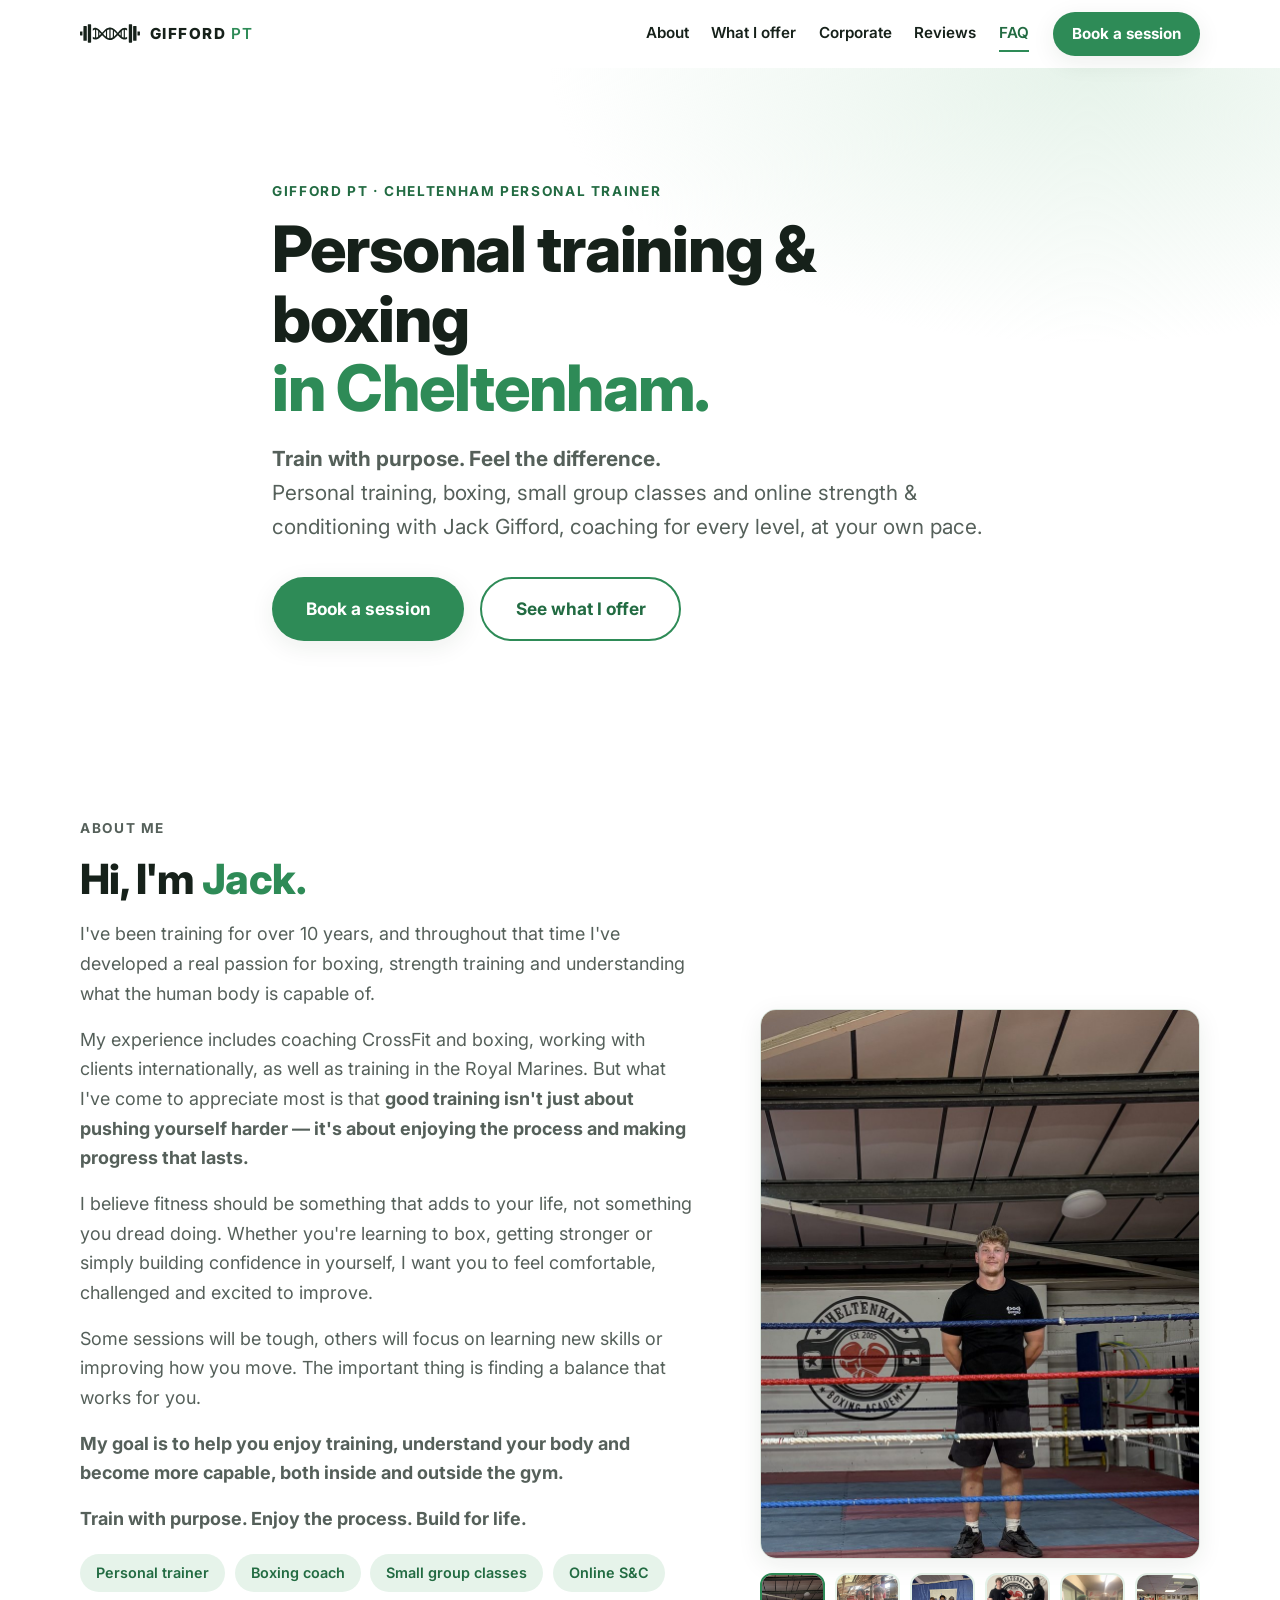
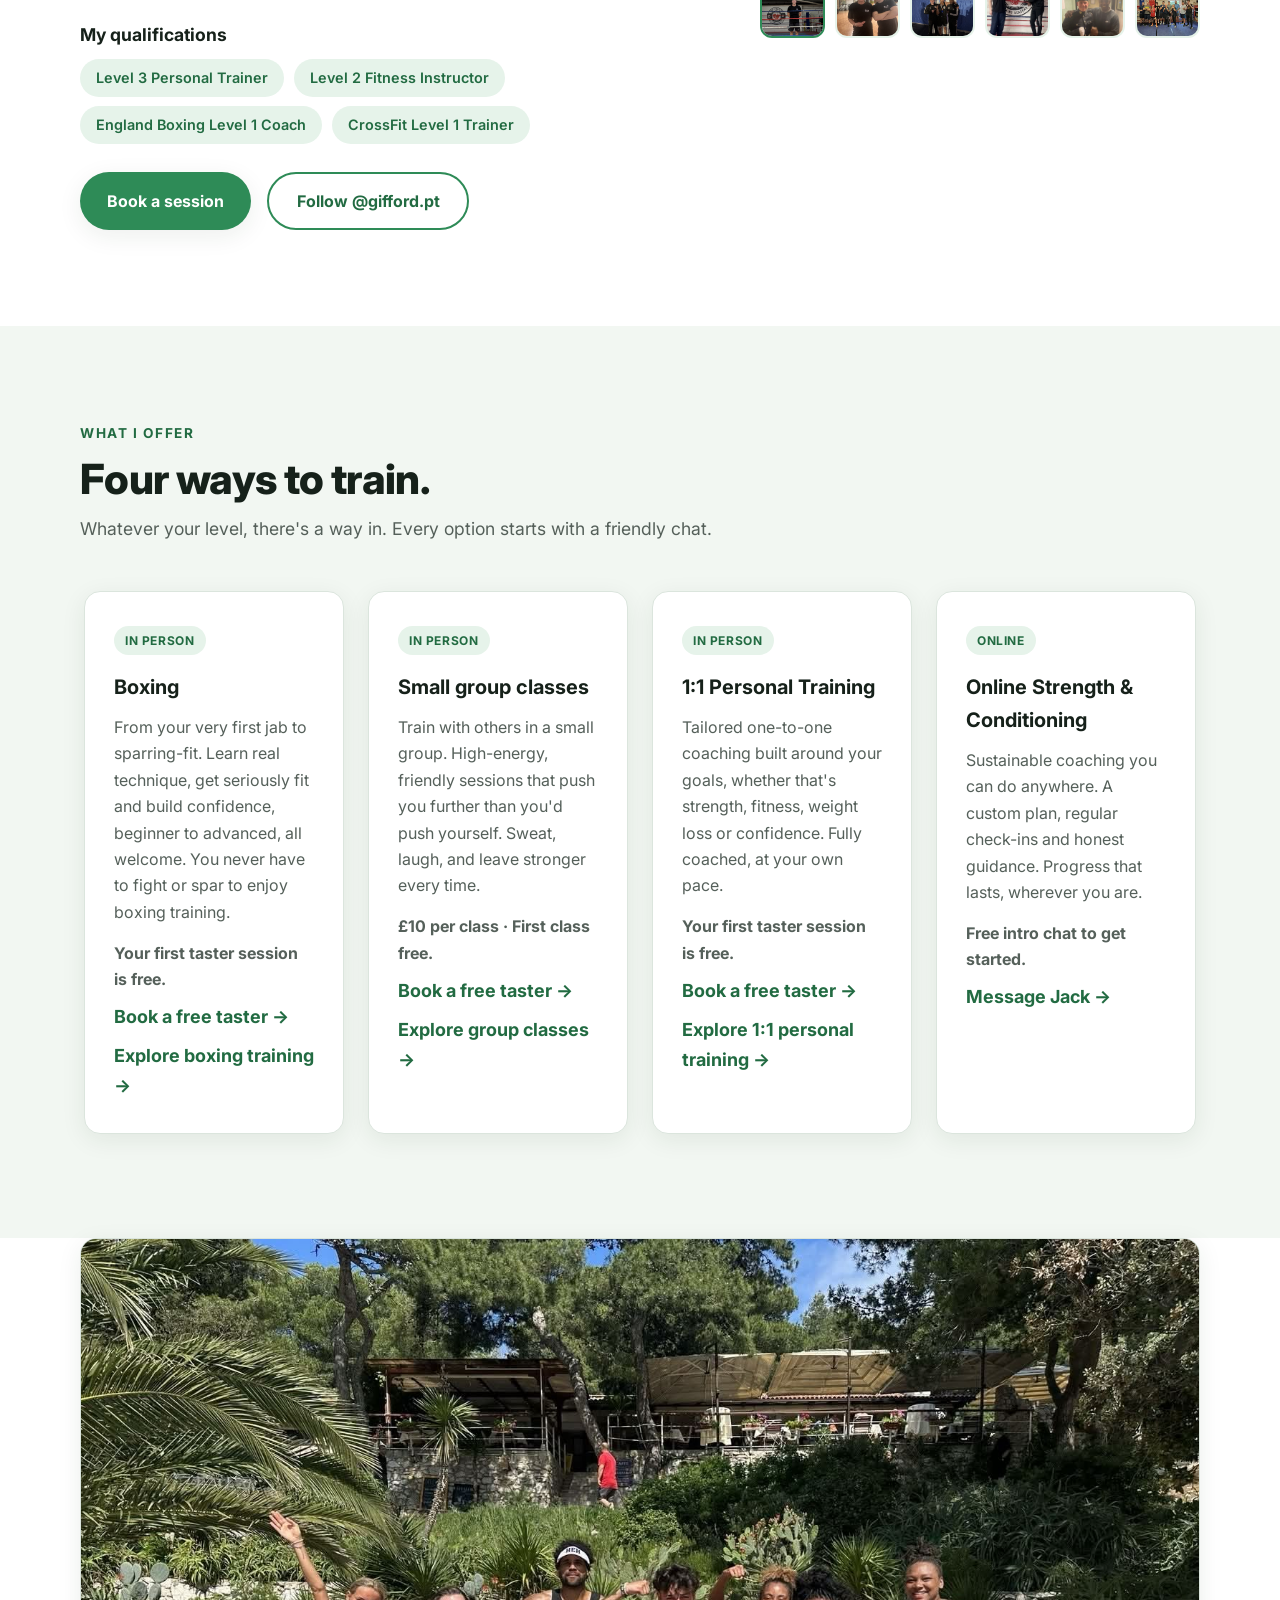
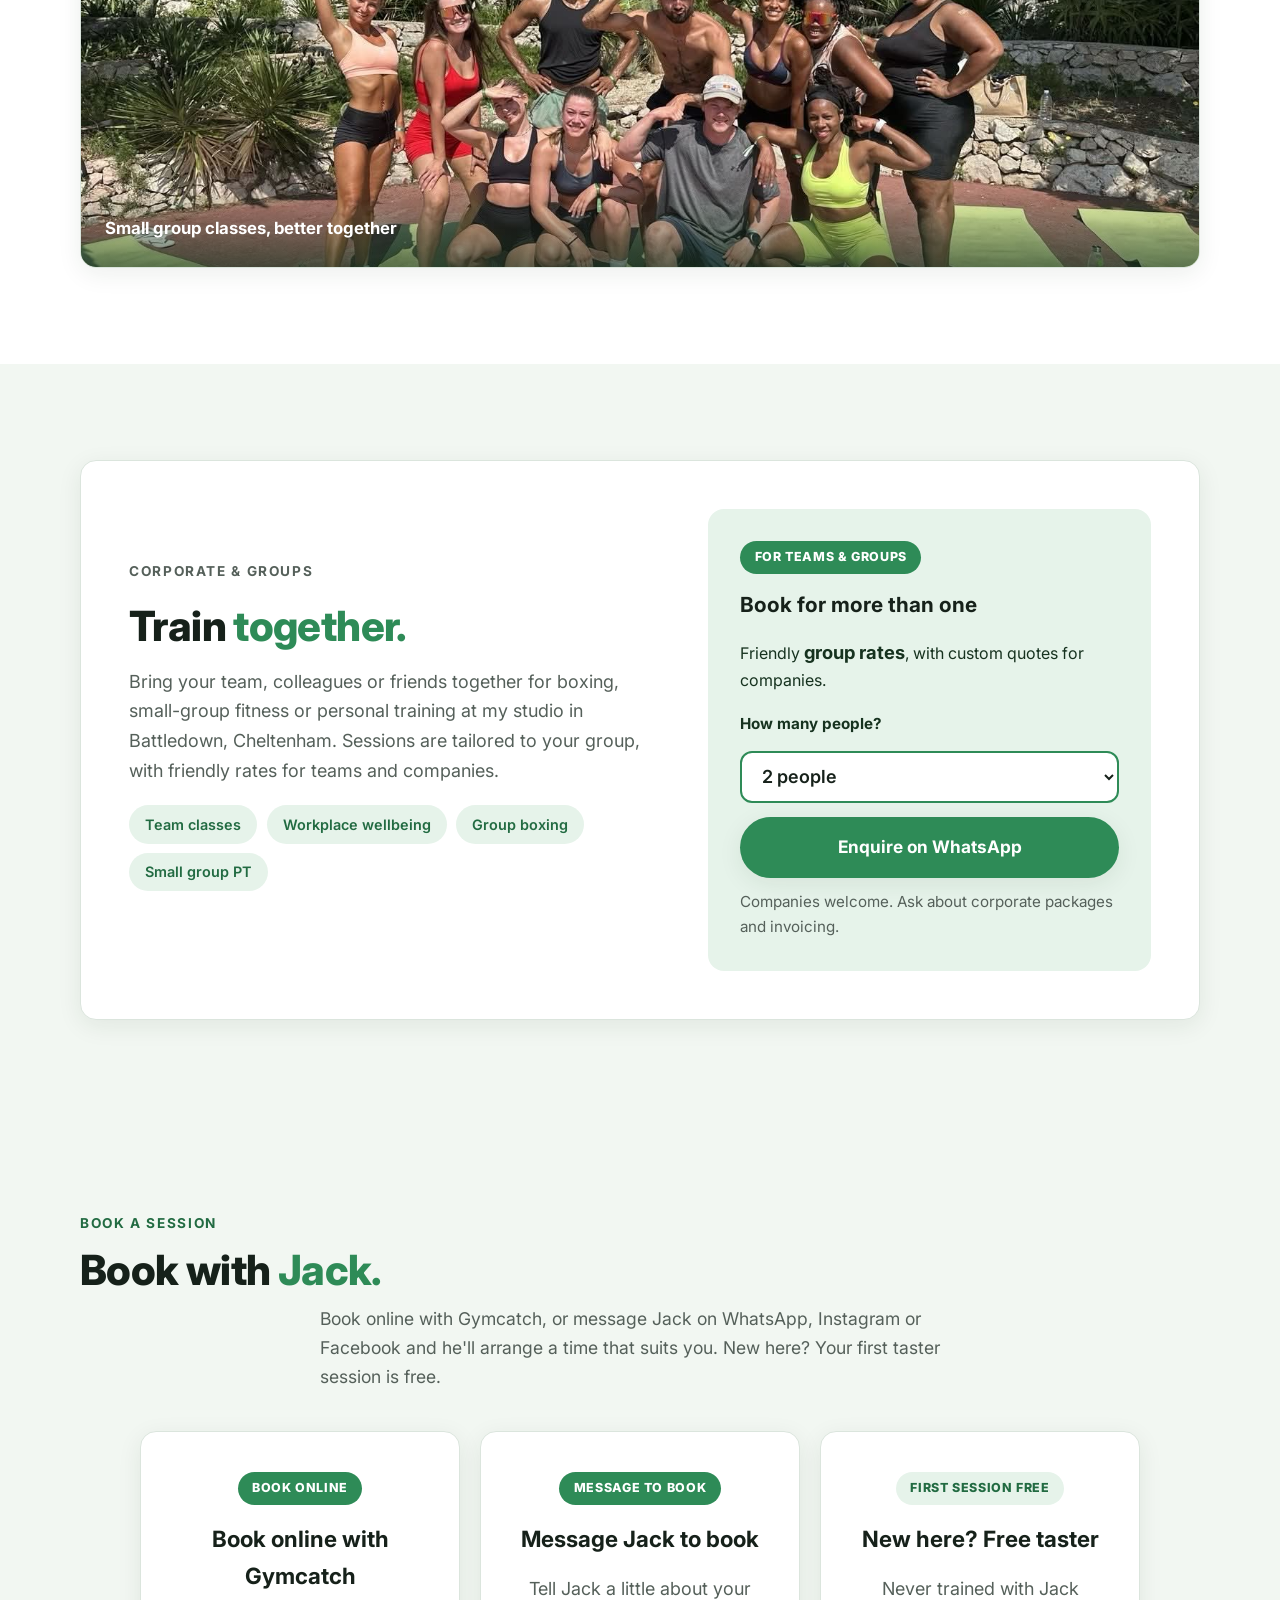
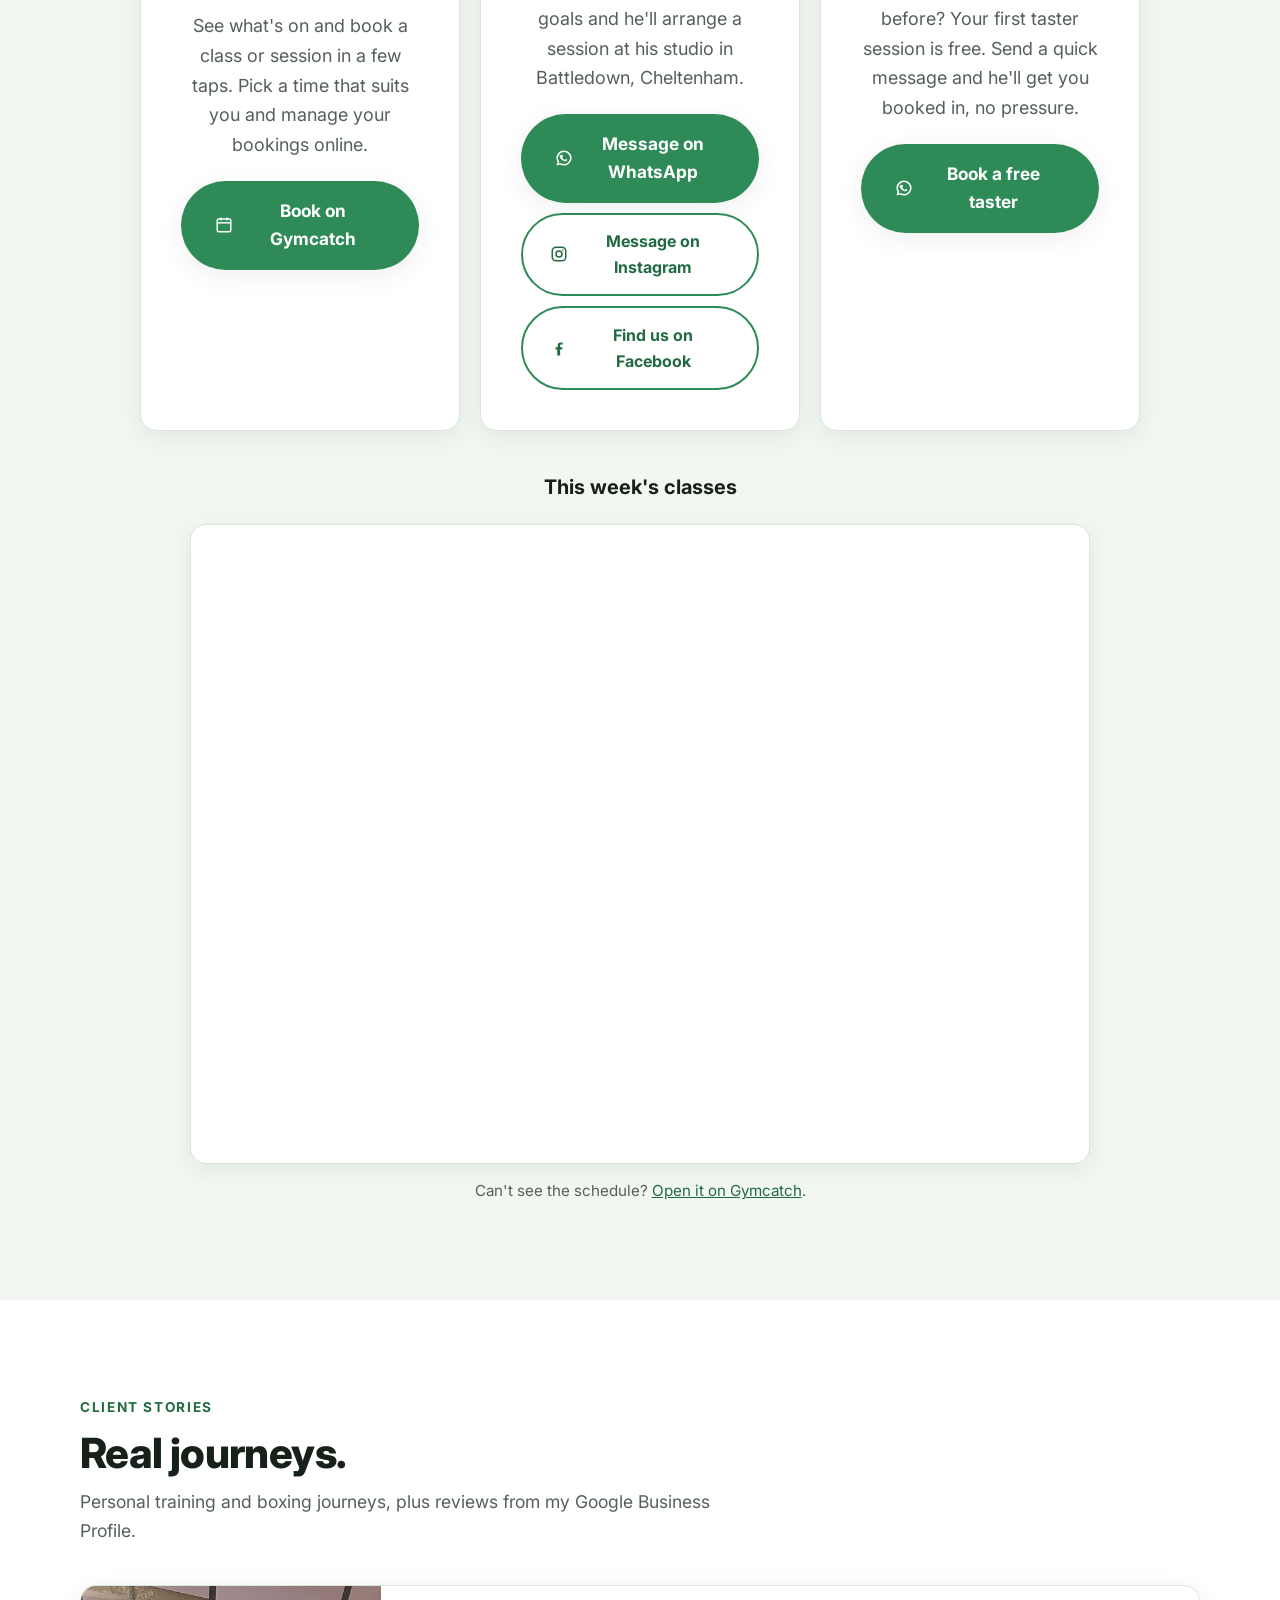
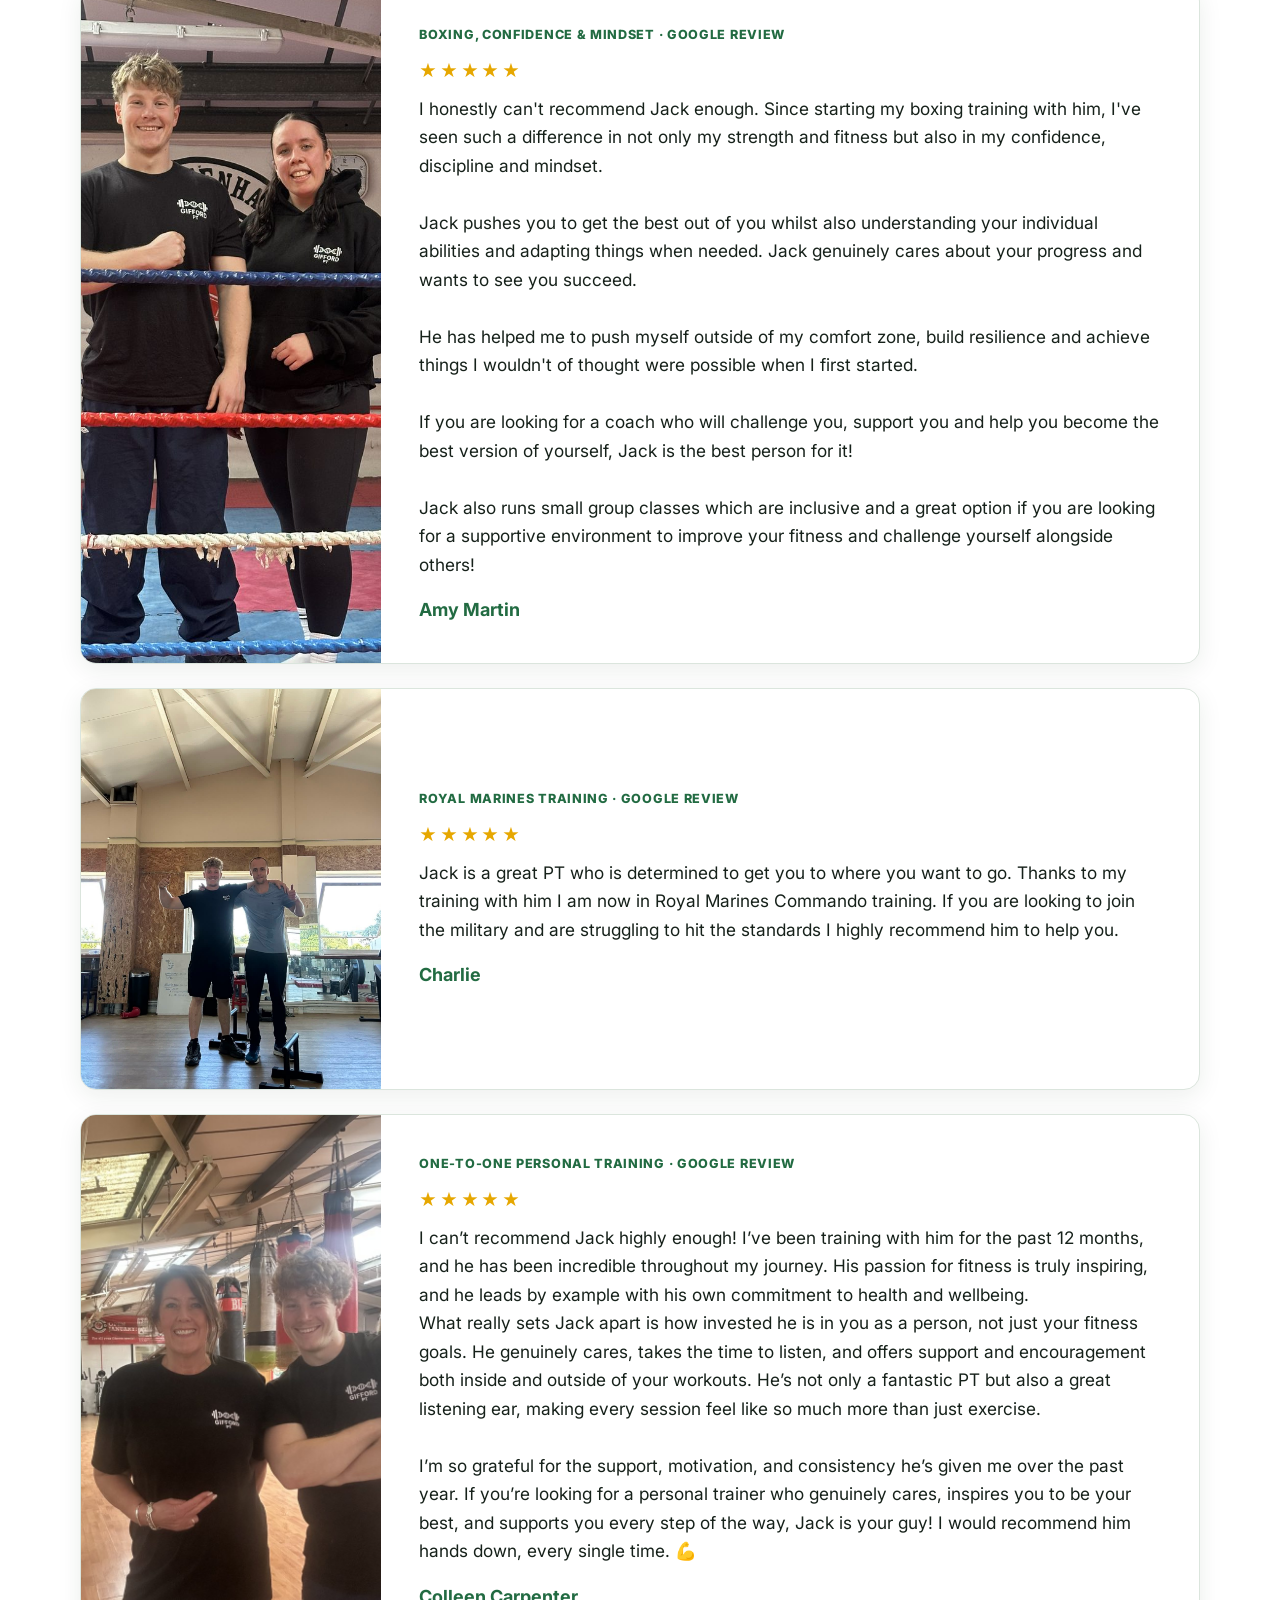
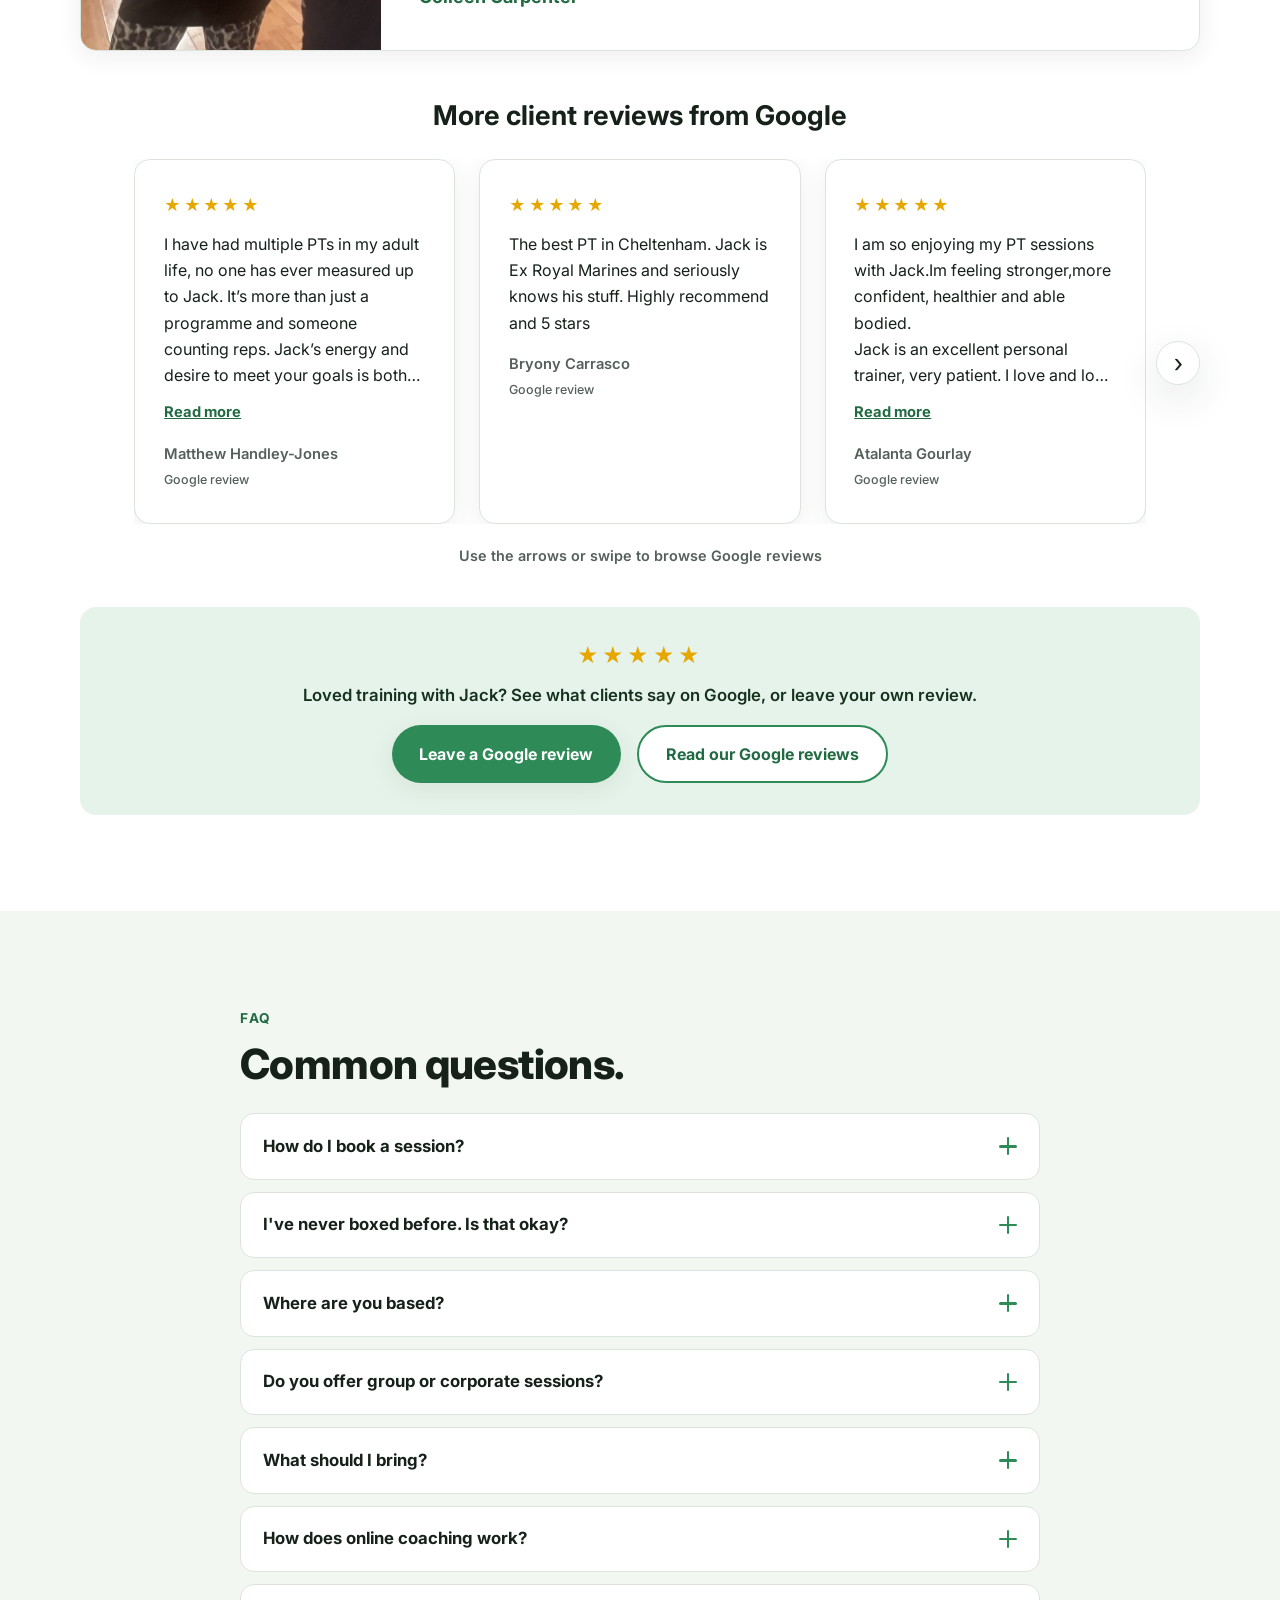
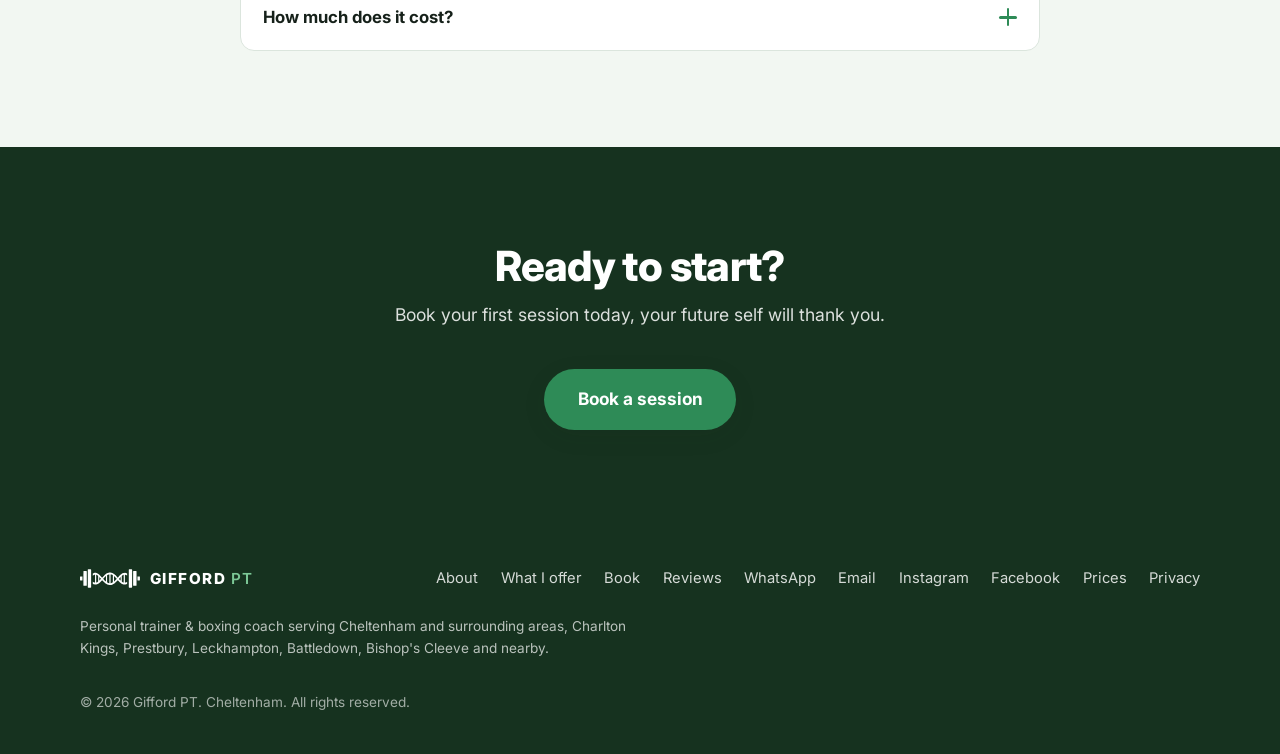
==== index.html @ b4a669d1 "Restore boxing qualification to website qualifications list" ====
<!DOCTYPE html>
<html lang="en-GB">
<head>
 <meta charset="UTF-8" />
 <meta name="viewport" content="width=device-width, initial-scale=1.0" />

 <!-- Live custom-domain canonical, social metadata and local business structured data. -->
 <title>Personal Trainer Cheltenham | Boxing &amp; 1:1 PT | Giffords PT</title>
 <meta name="description" content="Looking for a personal trainer in Cheltenham? Giffords PT offers 1:1 coaching, non-contact boxing and small-group classes in Battledown. Free 45-minute intro." />
 <meta name="author" content="Giffords PT" />
 <meta name="robots" content="index, follow, max-image-preview:large" />
 <link rel="canonical" href="https://giffordspt.co.uk/" />
 <meta name="geo.region" content="GB-GLS" />
 <meta name="geo.placename" content="Cheltenham, Gloucestershire" />
 <meta property="og:type" content="website" />
 <meta property="og:site_name" content="Giffords PT" />
 <meta property="og:title" content="Personal Trainer Cheltenham | Giffords PT" />
 <meta property="og:description" content="Personal training, non-contact boxing and group fitness classes with Jack Gifford in Cheltenham. Free introductory session." />
 <meta property="og:locale" content="en_GB" />
 <meta property="og:url" content="https://giffordspt.co.uk/" />
 <meta property="og:image" content="https://giffordspt.co.uk/assets/gallery-1.jpg" />
 <meta name="twitter:card" content="summary_large_image" />
 <meta name="twitter:title" content="Personal Trainer Cheltenham | Giffords PT" />
 <meta name="twitter:description" content="1:1 personal training and beginner-friendly boxing in Cheltenham. No fighting required." />
 <meta name="twitter:image" content="https://giffordspt.co.uk/assets/gallery-1.jpg" />
 <script type="application/ld+json">
 {
  "@context": "https://schema.org",
  "@type": "LocalBusiness",
  "@id": "https://giffordspt.co.uk/#business",
  "name": "Giffords PT",
  "alternateName": [
    "Gifford PT",
    "Giffordspt"
  ],
  "description": "Personal training and non-contact boxing coaching in Cheltenham. One-to-one sessions, small-group fitness classes, strength and conditioning with Jack Gifford.",
  "url": "https://giffordspt.co.uk/",
  "image": "https://giffordspt.co.uk/assets/gallery-1.jpg",
  "telephone": "+447507824925",
  "address": {
    "@type": "PostalAddress",
    "streetAddress": "4 King Alfred Way",
    "addressLocality": "Cheltenham",
    "addressRegion": "Gloucestershire",
    "postalCode": "GL52 6QP",
    "addressCountry": "GB"
  },
  "areaServed": [
    {
      "@type": "City",
      "name": "Cheltenham"
    },
    {
      "@type": "AdministrativeArea",
      "name": "Gloucestershire"
    }
  ],
  "founder": {
    "@type": "Person",
    "name": "Jack Gifford",
    "jobTitle": "Personal trainer and boxing coach"
  },
  "email": "giffordspt@gmail.com",
  "sameAs": [
    "https://www.instagram.com/gifford.pt/",
    "https://www.facebook.com/profile.php?id=100084163656017&locale=en_GB"
  ],
  "hasOfferCatalog": {
    "@type": "OfferCatalog",
    "name": "Personal training in Cheltenham",
    "itemListElement": [
      {
        "@type": "OfferCatalog",
        "name": "One-to-one personal training"
      },
      {
        "@type": "OfferCatalog",
        "name": "Non-contact boxing coaching"
      },
      {
        "@type": "OfferCatalog",
        "name": "Small-group fitness classes"
      },
      {
        "@type": "OfferCatalog",
        "name": "Online strength and conditioning"
      }
    ]
  }
}
 </script>

 <script type="application/ld+json">
{
  "@context": "https://schema.org",
  "@type": "WebSite",
  "@id": "https://giffordspt.co.uk/#website",
  "name": "Giffords PT",
  "alternateName": [
    "Gifford PT"
  ],
  "url": "https://giffordspt.co.uk/",
  "publisher": {
    "@id": "https://giffordspt.co.uk/#business"
  }
}
 </script>
 <link rel="preconnect" href="https://fonts.googleapis.com" />
 <link rel="preconnect" href="https://fonts.gstatic.com" crossorigin />
 <link href="https://fonts.googleapis.com/css2?family=Inter:wght@400;500;600;700;800&display=swap" rel="stylesheet" />
 <link rel="stylesheet" href="css/style.css?v=10" />
</head>
<body>

 <!-- ============================================================
 LOGO MARK (vector traced from owner's supplied brand artwork). Dark on white in
 the header, white on the dark-green footer.
 ============================================================ -->
 <svg width="0" height="0" style="position:absolute" aria-hidden="true">
 <symbol id="logo-mark" viewBox="0 0 830 256">
 <path fill="currentColor" fill-rule="evenodd" d="M797,99 L795,101 L795,153 L798,155 L822,155 L825,154 L829,149 L829,104 L825,99Z M5,99 L0,104 L0,149 L4,154 L7,155 L31,155 L34,153 L34,107 L35,106 L34,105 L34,100 L33,99Z M177,59 L177,89 L186,82 L196,77 L204,75 L208,76 L208,184 L207,185 L203,185 L196,183 L183,176 L177,171 L177,201 L186,206 L195,209 L205,210 L206,211 L219,211 L220,210 L226,210 L234,208 L247,203 L263,193 L279,180 L306,152 L310,155 L317,164 L331,178 L354,197 L379,211 L393,216 L403,217 L404,218 L425,218 L426,217 L431,217 L445,213 L462,205 L476,196 L490,185 L523,152 L553,183 L563,191 L575,199 L592,207 L604,210 L610,210 L611,211 L625,211 L642,207 L652,201 L652,172 L643,179 L635,183 L628,185 L622,185 L621,184 L621,76 L622,75 L626,75 L637,78 L645,82 L652,88 L652,59 L644,54 L635,51 L629,51 L628,50 L605,51 L587,57 L578,62 L560,75 L545,90 L526,113 L522,116 L493,84 L471,65 L448,52 L432,47 L427,47 L426,46 L403,46 L402,47 L397,47 L383,51 L365,60 L345,75 L306,116 L271,78 L255,65 L237,55 L218,50 L202,50 L186,54Z M561,108 L562,109 L562,156 L560,157 L538,134Z M268,108 L275,117 L291,133 L276,150 L268,157 L267,156 L267,109Z M471,95 L508,132 L499,143 L472,169 L470,168 L470,96Z M357,95 L359,96 L359,169 L358,170 L340,154 L321,133Z M603,76 L604,77 L604,99 L605,100 L605,158 L604,159 L604,183 L600,184 L589,179 L578,171 L578,92 L588,84Z M225,76 L237,81 L251,93 L251,171 L240,179 L226,185 L224,184 L224,77Z M424,71 L437,74 L452,81 L454,83 L454,181 L449,185 L428,192 L424,192 L423,191 L423,72Z M402,71 L406,72 L406,191 L404,193 L389,189 L375,181 L375,83 L386,76Z M740,25 L736,28 L735,32 L735,223 L737,227 L740,229 L777,229 L780,227 L782,223 L782,31 L781,28 L777,25Z M52,25 L48,29 L48,59 L47,60 L47,222 L49,227 L52,229 L89,229 L92,227 L94,221 L94,34 L93,33 L93,29 L88,25Z M681,0 L676,4 L675,7 L675,247 L677,252 L683,255 L714,255 L717,254 L721,249 L721,55 L722,54 L721,53 L722,52 L721,51 L722,49 L722,42 L721,41 L722,38 L722,34 L721,33 L721,6 L719,2 L715,0Z M114,0 L108,5 L108,250 L111,253 L116,255 L146,255 L151,253 L154,249 L154,6 L148,0Z"/>
 </symbol>
 </svg>

 <!-- HEADER -->
 <header class="nav" id="siteNav">
 <div class="container nav-inner">
 <a class="brand" href="#top" aria-label="Gifford PT, home">
 <svg class="brand-mark" aria-hidden="true"><use href="#logo-mark"/></svg>
 <span class="brand-name">GIFFORD<em>PT</em></span>
 </a>
 <nav class="nav-links" aria-label="Primary">
 <a href="#about">About</a>
 <a href="#offer">What I offer</a>
 <a href="#groups">Corporate</a>
 <a href="#reviews">Reviews</a>
 <a href="#faq">FAQ</a>
 </nav>
 <a href="#book" class="btn btn-primary btn-sm nav-cta">Book a session</a>
 <button class="nav-toggle" id="navToggle" aria-label="Open menu" aria-expanded="false" aria-controls="mobileMenu">
 <span></span><span></span><span></span>
 </button>
 </div>
 </header>

 <div class="mobile-menu" id="mobileMenu" aria-hidden="true" inert>
 <nav aria-label="Mobile">
 <a href="#about">About</a>
 <a href="#offer">What I offer</a>
 <a href="#groups">Corporate</a>
 <a href="#reviews">Reviews</a>
 <a href="#faq">FAQ</a>
 <a href="#book" class="btn btn-primary">Book a session</a>
 </nav>
 </div>

 <main id="top">

 <!-- HERO -->
 <section class="hero">
 <div class="container hero-inner">
 <p class="eyebrow">GIFFORD PT&nbsp;·&nbsp;CHELTENHAM PERSONAL TRAINER</p>
 <h1>Personal training &amp; boxing<br><span class="accent">in Cheltenham.</span></h1>
 <p class="hero-sub">
 <strong>Train with purpose. Feel the difference.</strong><br>
 Personal training, boxing, small group classes and online strength &amp; conditioning with Jack Gifford,
 coaching for every level, at your own pace.
 </p>
 <div class="cta-row">
 <a href="#book" class="btn btn-primary btn-lg">Book a session</a>
 <a href="#offer" class="btn btn-outline btn-lg">See what I offer</a>
 </div>
 </div>
 </section>

 <!-- ============================================================
 ABOUT ME + interactive photo gallery (click the thumbnails)
 📷 Photos live at assets/gallery-1.jpg … gallery-4.jpg
 ============================================================ -->
 <section class="section" id="about">
 <div class="container split">
 <div class="split-text">
 <p class="eyebrow">ABOUT ME</p>
 <h2>Hi, I'm <span class="accent">Jack.</span></h2>
 <!-- Jack's personal training philosophy and coaching background -->
 <p>I've been training for over 10 years, and throughout that time I've developed a real passion for boxing, strength training and understanding what the human body is capable of.</p>
 <p>My experience includes coaching CrossFit and boxing, working with clients internationally, as well as training in the Royal Marines. But what I've come to appreciate most is that <strong>good training isn't just about pushing yourself harder &mdash; it's about enjoying the process and making progress that lasts.</strong></p>
 <p>I believe fitness should be something that adds to your life, not something you dread doing. Whether you're learning to box, getting stronger or simply building confidence in yourself, I want you to feel comfortable, challenged and excited to improve.</p>
 <p>Some sessions will be tough, others will focus on learning new skills or improving how you move. The important thing is finding a balance that works for you.</p>
 <p><strong>My goal is to help you enjoy training, understand your body and become more capable, both inside and outside the gym.</strong></p>
 <p><strong>Train with purpose. Enjoy the process. Build for life.</strong></p>
 <ul class="chips" aria-label="What I coach">
 <li>Personal trainer</li>
 <li>Boxing coach</li>
 <li>Small group classes</li>
 <li>Online S&amp;C</li>
 </ul>
 <h3 style="font-size:1.1rem;margin-bottom:.6rem;">My qualifications</h3>
 <ul class="chips" aria-label="Professional qualifications" style="margin-top:0;">
 <li>Level 3 Personal Trainer</li>
 <li>Level 2 Fitness Instructor</li>
 <li>England Boxing Level 1 Coach</li>
 <li>CrossFit Level 1 Trainer</li>
 </ul>
 <div class="cta-row">
 <a href="#book" class="btn btn-primary">Book a session</a>
 <a href="https://www.instagram.com/gifford.pt/" target="_blank" rel="noopener" class="btn btn-outline">Follow @gifford.pt</a>
 </div>
 </div>

 <div class="gallery">
 <div class="gallery-main">
 <img id="galleryMain" src="assets/gallery-1.jpg" alt="Jack Gifford in the boxing ring" />
 </div>
 <div class="gallery-thumbs" aria-label="More photos">
 <!-- ✏️ EDIT: swap photos by replacing the files in assets/ -->
 <button class="gthumb is-active" data-src="assets/gallery-1.jpg" aria-label="Show photo 1"><img src="assets/gallery-1.jpg" alt="Jack in the boxing ring" /></button>
 <button class="gthumb" data-src="assets/gallery-2.jpg" aria-label="Show photo 2"><img src="assets/gallery-2.jpg" alt="Jack with a client in the gym" /></button>
 <button class="gthumb" data-src="assets/gallery-3.jpg" aria-label="Show photo 3"><img src="assets/gallery-3.jpg" alt="Jack cornering a boxer at a competition" /></button>
 <button class="gthumb" type="button" data-src="assets/about-boxing-coach-2026.webp" aria-label="Show photo 4: Jack with another boxing coach"><img src="assets/about-boxing-coach-2026.webp" alt="Jack Gifford fist-bumping another boxing coach at Cheltenham Boxing Academy" loading="lazy" /></button>
 <button class="gthumb" type="button" data-src="assets/about-marines-2026.webp" aria-label="Show photo 5: Jack in Royal Marines uniform"><img src="assets/about-marines-2026.webp" alt="Jack Gifford in Royal Marines uniform with another person after training" loading="lazy" /></button>
 <button class="gthumb" type="button" data-src="assets/about-boxing-group-2026.webp" aria-label="Show photo 6: Boxing gym group"><img src="assets/about-boxing-group-2026.webp" alt="Jack Gifford and fellow coaches and participants together in a Cheltenham boxing gym ring" loading="lazy" /></button>
 </div>
 </div>
 </div>
 </section>

 <!-- WHAT I OFFER -->
 <section class="section section-alt" id="offer">
 <div class="container">
 <p class="eyebrow">WHAT I OFFER</p>
 <h2>Four ways to train.</h2>
 <p class="section-sub">Whatever your level, there's a way in. Every option starts with a friendly chat.</p>
 <!-- Horizontal scroll strip on phones/tablets, tidy 4-across row on desktop -->
 <div class="card-scroller">
 <!-- ✏️ EDIT: service descriptions -->
 <article class="card">
 <span class="card-tag">In person</span>
 <h3>Boxing</h3>
 <p>From your very first jab to sparring-fit. Learn real technique, get seriously fit and build confidence, beginner to advanced, all welcome. You never have to fight or spar to enjoy boxing training.</p>
 <p class="card-taster">Your first taster session is free.</p>
 <a href="https://wa.me/447507824925?text=Hi%20Jack%2C%20I%27d%20like%20a%20free%20boxing%20taster%20session." target="_blank" rel="noopener" class="card-link">Book a free taster →</a>
 <a href="boxing-training-cheltenham.html" class="card-link" style="display:block">Explore boxing training →</a>
 </article>
 <article class="card">
 <span class="card-tag">In person</span>
 <h3>Small group classes</h3>
 <p>Train with others in a small group. High-energy, friendly sessions that push you further than you'd push yourself. Sweat, laugh, and leave stronger every time.</p>
 <p class="card-taster">&pound;10 per class &middot; First class free.</p>
 <a href="https://wa.me/447507824925?text=Hi%20Jack%2C%20I%27d%20like%20a%20free%20small%20group%20class%20taster." target="_blank" rel="noopener" class="card-link">Book a free taster →</a>
 <a href="group-fitness-classes-cheltenham.html" class="card-link" style="display:block">Explore group classes →</a>
 </article>
 <article class="card">
 <span class="card-tag">In person</span>
 <h3>1:1 Personal Training</h3>
 <p>Tailored one-to-one coaching built around your goals, whether that's strength, fitness, weight loss or confidence. Fully coached, at your own pace.</p>
 <p class="card-taster">Your first taster session is free.</p>
 <a href="https://wa.me/447507824925?text=Hi%20Jack%2C%20I%27d%20like%20a%20free%20personal%20training%20taster%20session." target="_blank" rel="noopener" class="card-link">Book a free taster →</a>
 <a href="personal-training-cheltenham.html" class="card-link" style="display:block">Explore 1:1 personal training →</a>
 </article>
 <article class="card">
 <span class="card-tag">Online</span>
 <h3>Online Strength &amp; Conditioning</h3>
 <p>Sustainable coaching you can do anywhere. A custom plan, regular check-ins and honest guidance. Progress that lasts, wherever you are.</p>
 <p class="card-taster">Free intro chat to get started.</p>
 <a href="https://wa.me/447507824925?text=Hi%20Jack%2C%20I%27d%20like%20to%20know%20more%20about%20online%20coaching." target="_blank" rel="noopener" class="card-link">Message Jack →</a>
 </article>
 </div>
 </div>
 </section>

 <!-- ============================================================
 CLASSES, group photo band. 📷 assets/classes.jpg
 ============================================================ -->
 <section class="media-band" aria-label="Gifford PT group class">
 <div class="media-frame">
 <img src="assets/classes.jpg" alt="A Gifford PT group class training together outdoors" />
 <div class="media-caption"><span>Small group classes, better together</span></div>
 </div>
 </section>

 <!-- ============================================================
 CORPORATE & GROUPS, train together + book for more than one.
 Group and corporate sessions are arranged directly with Jack,
 so the picker builds a WhatsApp enquiry (not the 1-person
 calendar). The number chosen is added to the message.
 ============================================================ -->
 <section class="section section-alt" id="groups">
 <div class="container">
 <div class="group-panel">
 <div class="group-panel-text">
 <p class="eyebrow">CORPORATE &amp; GROUPS</p>
 <h2>Train <span class="accent">together.</span></h2>
 <p>Bring your team, colleagues or friends together for boxing, small-group fitness or personal training at my studio in Battledown, Cheltenham. Sessions are tailored to your group, with friendly rates for teams and companies.</p>
 <ul class="chips" aria-label="Group options">
 <li>Team classes</li>
 <li>Workplace wellbeing</li>
 <li>Group boxing</li>
 <li>Small group PT</li>
 </ul>
 </div>
 <div class="group-panel-cta">
 <span class="taster-badge">For teams &amp; groups</span>
 <h3>Book for more than one</h3>
 <p class="group-price">Friendly <strong>group rates</strong>, with custom quotes for companies.</p>
 <label class="group-label" for="groupSize">How many people?</label>
 <select id="groupSize" class="group-select" aria-label="Number of people">
 <option value="2">2 people</option>
 <option value="3">3 people</option>
 <option value="4">4 people</option>
 <option value="5">5 people</option>
 <option value="6">6 people</option>
 <option value="8">7 to 8 people</option>
 <option value="10">9 to 10 people</option>
 <option value="15">11 to 15 people</option>
 <option value="16+">16 or more (company)</option>
 </select>
 <!-- href is set by JS from the picker; this default covers no-JS -->
 <a id="groupBookBtn" class="btn btn-primary btn-lg" href="https://wa.me/447507824925?text=Hi%20Jack%2C%20I%27d%20like%20to%20book%20a%20group%20session.%20Could%20you%20tell%20me%20about%20your%20group%20and%20corporate%20packages%3F" target="_blank" rel="noopener">Enquire on WhatsApp</a>
 <p class="book-fallback">Companies welcome. Ask about corporate packages and invoicing.</p>
 </div>
 </div>
 </div>
 </section>

 <!-- ============================================================
 BOOK A SESSION, via WhatsApp
 ============================================================ -->
 <section class="section section-book" id="book">
 <div class="container">
 <p class="eyebrow">BOOK A SESSION</p>
 <h2>Book with <span class="accent">Jack.</span></h2>
 <p class="section-sub center-sub">Book online with Gymcatch, or message Jack on WhatsApp, Instagram or Facebook and he'll arrange a time that suits you. New here? Your first taster session is free.</p>

 <div class="book-grid">

 <!-- ============================================================
      BOOK ONLINE via Gymcatch.
      📅 SETUP: paste your Gymcatch booking page link into the href
      below, in place of YOUR-GYMCATCH-LINK (from Gymcatch: Business
      > Share > your public booking page / "Book now" link).
      ============================================================ -->
 <div class="book-card book-card-grid">
 <span class="taster-badge">Book online</span>
 <h3>Book online with Gymcatch</h3>
 <p>See what's on and book a class or session in a few taps. Pick a time that suits you and manage your bookings online.</p>
 <div class="book-actions">
 <a class="btn btn-primary btn-lg" href="https://gymcatch.com/app/provider/11813" target="_blank" rel="noopener"><svg class="ico" viewBox="0 0 24 24" aria-hidden="true" width="18" height="18" fill="none" stroke="currentColor" stroke-width="2"><rect x="3" y="4" width="18" height="17" rx="2"/><path d="M3 9h18M8 2v4M16 2v4"/></svg>Book on Gymcatch</a>
 </div>
 </div>

 <!-- BOOK A SESSION, by social / WhatsApp message -->
 <div class="book-card book-card-grid">
 <span class="taster-badge">Message to book</span>
 <h3>Message Jack to book</h3>
 <p>Tell Jack a little about your goals and he'll arrange a session at his studio in Battledown, Cheltenham.</p>
 <div class="book-actions">
 <!-- WhatsApp number set: +44 7507 824925 -->
 <a class="btn btn-primary btn-lg" href="https://wa.me/447507824925?text=Hi%20Jack%2C%20I%27d%20like%20to%20book%20a%20session." target="_blank" rel="noopener"><svg class="ico" viewBox="0 0 24 24" aria-hidden="true" width="18" height="18" fill="currentColor"><path d="M12 2a10 10 0 0 0-8.5 15.3L2 22l4.8-1.5A10 10 0 1 0 12 2zm0 18a8 8 0 0 1-4.1-1.1l-.3-.2-2.8.9.9-2.7-.2-.3A8 8 0 1 1 12 20zm4.5-5.9c-.2-.1-1.4-.7-1.6-.8s-.4-.1-.5.1-.6.8-.8 1-.3.2-.5.1a6.5 6.5 0 0 1-1.9-1.2 7.2 7.2 0 0 1-1.3-1.7c-.1-.2 0-.4.1-.5l.4-.4.3-.4v-.4c0-.1-.5-1.3-.7-1.8s-.4-.4-.5-.4h-.5a1 1 0 0 0-.7.3A2.8 2.8 0 0 0 6 9.3a4.9 4.9 0 0 0 1 2.6 11.2 11.2 0 0 0 4.3 3.8c.6.3 1.1.4 1.5.5a3.6 3.6 0 0 0 1.6.1c.5-.1 1.4-.6 1.6-1.1a2 2 0 0 0 .1-1.1c0-.1-.2-.2-.4-.3z"/></svg>Message on WhatsApp</a>
 <a class="btn btn-outline" href="https://www.instagram.com/gifford.pt/" target="_blank" rel="noopener"><svg class="ico" viewBox="0 0 24 24" aria-hidden="true" width="18" height="18" fill="none" stroke="currentColor" stroke-width="2"><rect x="3" y="3" width="18" height="18" rx="5"/><circle cx="12" cy="12" r="4"/><circle cx="17.2" cy="6.8" r="1" fill="currentColor" stroke="none"/></svg>Message on Instagram</a>
 <a class="btn btn-outline" href="https://www.facebook.com/profile.php?id=100084163656017&amp;locale=en_GB" target="_blank" rel="noopener"><svg class="ico" viewBox="0 0 24 24" aria-hidden="true" width="18" height="18" fill="currentColor"><path d="M13.5 22v-8h2.7l.4-3.1h-3.1V8.9c0-.9.3-1.5 1.6-1.5h1.7V4.6c-.3 0-1.3-.1-2.5-.1-2.5 0-4.1 1.5-4.1 4.2v2.2H7.4V14h2.3v8h3.8z"/></svg>Find us on Facebook</a>
 </div>
 </div>

 <!-- FREE TASTER -->
 <div class="book-card book-card-grid">
 <span class="taster-badge badge-soft">First session free</span>
 <h3>New here? Free taster</h3>
 <p>Never trained with Jack before? Your first taster session is free. Send a quick message and he'll get you booked in, no pressure.</p>
 <div class="book-actions">
 <a class="btn btn-primary btn-lg" href="https://wa.me/447507824925?text=Hi%20Jack%2C%20I%27d%20like%20to%20book%20a%20free%20taster%20session." target="_blank" rel="noopener"><svg class="ico" viewBox="0 0 24 24" aria-hidden="true" width="18" height="18" fill="currentColor"><path d="M12 2a10 10 0 0 0-8.5 15.3L2 22l4.8-1.5A10 10 0 1 0 12 2zm0 18a8 8 0 0 1-4.1-1.1l-.3-.2-2.8.9.9-2.7-.2-.3A8 8 0 1 1 12 20zm4.5-5.9c-.2-.1-1.4-.7-1.6-.8s-.4-.1-.5.1-.6.8-.8 1-.3.2-.5.1a6.5 6.5 0 0 1-1.9-1.2 7.2 7.2 0 0 1-1.3-1.7c-.1-.2 0-.4.1-.5l.4-.4.3-.4v-.4c0-.1-.5-1.3-.7-1.8s-.4-.4-.5-.4h-.5a1 1 0 0 0-.7.3A2.8 2.8 0 0 0 6 9.3a4.9 4.9 0 0 0 1 2.6 11.2 11.2 0 0 0 4.3 3.8c.6.3 1.1.4 1.5.5a3.6 3.6 0 0 0 1.6.1c.5-.1 1.4-.6 1.6-1.1a2 2 0 0 0 .1-1.1c0-.1-.2-.2-.4-.3z"/></svg>Book a free taster</a>
 </div>
 </div>

 </div>

 <!-- Live class schedule, embedded from Gymcatch (provider 11813) -->
 <div class="book-schedule">
 <h3 class="schedule-title">This week's classes</h3>
 <iframe class="gymcatch-embed" src="https://gymcatch.com/app/provider/11813" title="Gifford PT class schedule and booking on Gymcatch" loading="lazy"></iframe>
 <p class="book-fallback schedule-fallback">Can't see the schedule? <a href="https://gymcatch.com/app/provider/11813" target="_blank" rel="noopener">Open it on Gymcatch</a>.</p>
 </div>

 </div>
 </section>

 <!-- ============================================================
 CLIENT STORIES. Amy is featured (swipe before/after); Wendy and
 Charlie are in the carousel. To add more, copy a .story-cell block.
 ============================================================ -->
 <section class="section" id="reviews">
 <div class="container">
 <p class="eyebrow">CLIENT STORIES</p>
 <h2>Real journeys.</h2>
 <p class="section-sub">Personal training and boxing journeys, plus reviews from my Google Business Profile.</p>

 <!-- Featured Google review: Amy Martin -->
 <figure class="featured-story">
 <div class="fs-photo">
 <img src="assets/amy-1.jpg" alt="Jack with Amy in the boxing ring" loading="lazy" />
 </div>
 <blockquote class="fs-quote">
 <p class="journey-label">Boxing, confidence &amp; mindset · Google review</p>
 <p class="stars" aria-label="5 out of 5 stars">★★★★★</p>
 <p>I honestly can&#39;t recommend Jack enough. Since starting my boxing training with him, I&#39;ve seen such a difference in not only my strength and fitness but also in my confidence, discipline and mindset.<br><br>Jack pushes you to get the best out of you whilst also understanding your individual abilities and adapting things when needed. Jack genuinely cares about your progress and wants to see you succeed.<br><br>He has helped me to push myself outside of my comfort zone, build resilience and achieve things I wouldn&#39;t of thought were possible when I first started.<br><br>If you are looking for a coach who will challenge you, support you and help you become the best version of yourself, Jack is the best person for it!<br><br>Jack also runs small group classes which are inclusive and a great option if you are looking for a supportive environment to improve your fitness and challenge yourself alongside others!</p>
 <footer>Amy Martin</footer>
 </blockquote>
 </figure>

 <!-- Featured Google review: Charlie -->
 <figure class="featured-story">
 <div class="fs-photo">
 <img src="assets/charlie.jpg" alt="Jack and Charlie after a training session" loading="lazy" />
 </div>
 <blockquote class="fs-quote">
 <p class="journey-label">Royal Marines training · Google review</p>
 <p class="stars" aria-label="5 out of 5 stars">★★★★★</p>
 <p>Jack is a great PT who is determined to get you to where you want to go. Thanks to my training with him I am now in Royal Marines Commando training. If you are looking to join the military and are struggling to hit the standards I highly recommend him to help you.</p>
 <footer>Charlie</footer>
 </blockquote>
 </figure>

 <!-- Featured client journey: Colleen Carpenter, verified Google review -->
 <figure class="featured-story">
 <div class="fs-photo">
 <img src="assets/gallery-2.jpg" alt="Colleen and Jack smiling in the boxing gym" loading="lazy" />
 </div>
 <blockquote class="fs-quote">
 <p class="journey-label">One-to-one personal training · Google review</p>
 <p class="stars" aria-label="5 out of 5 stars">★★★★★</p>
 <p>I can’t recommend Jack highly enough! I’ve been training with him for the past 12 months, and he has been incredible throughout my journey. His passion for fitness is truly inspiring, and he leads by example with his own commitment to health and wellbeing.<br>What really sets Jack apart is how invested he is in you as a person, not just your fitness goals. He genuinely cares, takes the time to listen, and offers support and encouragement both inside and outside of your workouts. He’s not only a fantastic PT but also a great listening ear, making every session feel like so much more than just exercise.<br><br>I’m so grateful for the support, motivation, and consistency he’s given me over the past year. If you’re looking for a personal trainer who genuinely cares, inspires you to be your best, and supports you every step of the way, Jack is your guy! I would recommend him hands down, every single time. 💪</p>
 <footer>Colleen Carpenter</footer>
 </blockquote>
 </figure>

  <!-- Google reviews carousel: verified screenshots supplied by business owner -->
 <h3 class="google-reviews-heading">More client reviews from Google</h3>
 <div class="stories" data-stories>
 <div class="stories-viewport">
 <div class="stories-track">

 <div class="story-cell">
 <blockquote class="card review">
 <p class="stars" aria-label="5 out of 5 stars">★★★★★</p>
 <p>I have had multiple PTs in my adult life, no one has ever measured up to Jack. It’s more than just a programme and someone counting reps. Jack’s energy and desire to meet your goals is both comforting and inspiring. I have seen changes to my body like never before, my mood is better and my motivation to keep improving continues to grow. I cannot recommend Jack enough.</p>
 <footer>Matthew Handley-Jones <span class="google-review-source">Google review</span></footer>
 </blockquote>
 </div>

 <div class="story-cell">
 <blockquote class="card review">
 <p class="stars" aria-label="5 out of 5 stars">★★★★★</p>
 <p>The best PT in Cheltenham. Jack is Ex Royal Marines and seriously knows his stuff. Highly recommend and 5 stars</p>
 <footer>Bryony Carrasco <span class="google-review-source">Google review</span></footer>
 </blockquote>
 </div>

 <div class="story-cell">
 <blockquote class="card review">
 <p class="stars" aria-label="5 out of 5 stars">★★★★★</p>
 <p>I am so enjoying my PT sessions with Jack.Im feeling stronger,more confident, healthier and able bodied.<br>Jack is an excellent personal trainer, very patient. I love and look forward to my sessions.I can now do a 100kg dead lift and hang from the rings for 60 seconds and I know Jack is going to gently push me on to do more.<br>I highly recommend Jack to anyone who wants to get fit and healthy<br>You will be where you want to be before you know it .</p>
 <footer>Atalanta Gourlay <span class="google-review-source">Google review</span></footer>
 </blockquote>
 </div>

 <div class="story-cell">
 <blockquote class="card review">
 <p class="stars" aria-label="5 out of 5 stars">★★★★★</p>
 <p>Been training with Jack for over 3 months now, and honestly loving it. Unlike other PT’s I’ve come across, he&#39;s with you on every machine (you are his focus for the duration of the training), pushes you just enough, and results wise I&#39;ve gone up in weights and/or reps pretty much every week.<br><br>Also, shoutout to his patience. Work has had me rescheduling more times than I can count, and he&#39;s never once sighed at me (that I know of 😂). Always just &quot;no worries, see you then!&quot;<br><br>Really lovely, personable guy. Can&#39;t recommend him enough!</p>
 <footer>José Pedro Santos <span class="google-review-source">Google review</span></footer>
 </blockquote>
 </div>

 <div class="story-cell">
 <blockquote class="card review">
 <p class="stars" aria-label="5 out of 5 stars">★★★★★</p>
 <p>Great sessions, different each time, and feeling significant benefits in my day to day. Thanks Jack</p>
 <footer>Iain Goodridge <span class="google-review-source">Google review</span></footer>
 </blockquote>
 </div>

 

 <div class="story-cell">
 <blockquote class="card review">
 <p class="stars" aria-label="5 out of 5 stars">★★★★★</p>
 <p>I couldn’t recommend Jack highly enough! Before training with him, I had never really stepped foot in a gym as I had absolutely no idea what I was doing! I originally started sessions with Jack to help build my strength and improve my running, and the difference has been amazing.<br><br>Jack is incredibly knowledgeable, encouraging and makes every session so enjoyable. He tailors each session to exactly what I need, focusing on my individual goals and making sure I get the most out of every workout. Thanks Jack!!!</p>
 <footer>Phoebe Unwin <span class="google-review-source">Google review</span></footer>
 </blockquote>
 </div>

 <div class="story-cell">
 <blockquote class="card review">
 <p class="stars" aria-label="5 out of 5 stars">★★★★★</p>
 <p>Jack is an absolutely amazing boxing coach. He’s helped Ashley see exercise as something positive and enjoyable, and his kindness and encouragement mean so much to us.<br><br>What makes Jack truly special is how much he cares beyond the boxing lessons. He offered to video call Ashley most mornings before school to help him stay active, completely free of charge, and without anyone asking him to. That level of thoughtfulness and dedication is incredible.<br><br>Jack genuinely wants children and us adults to feel good about exercise, and it shows in everything he does. We’re so grateful for his support. I couldn’t recommend him more highly, he deserves every one of these five stars! Terri &amp; Ashley</p>
 <footer>Terri Harris <span class="google-review-source">Google review</span></footer>
 </blockquote>
 </div>

 <div class="story-cell">
 <blockquote class="card review">
 <p class="stars" aria-label="5 out of 5 stars">★★★★★</p>
 <p>Sound bloke, knows his stuff and thrashes me constantly couldn’t ask more from a PT. Would highly recommend if your thinking of joining any branch of the military and want to get fit beforehand</p>
 <footer>Elliott Groom <span class="google-review-source">Google review</span></footer>
 </blockquote>
 </div>

 <div class="story-cell">
 <blockquote class="card review">
 <p class="stars" aria-label="5 out of 5 stars">★★★★★</p>
 <p>Top bloke, keeps you engaged and on your toes throughout every session. Pushes you to levels that you didn’t know you had.</p>
 <footer>Louis <span class="google-review-source">Google review</span></footer>
 </blockquote>
 </div>

 <div class="story-cell">
 <blockquote class="card review">
 <p class="stars" aria-label="5 out of 5 stars">★★★★★</p>
 <p>Jack has been training my 10 year old son boxing for a while now. My son was a beginner, hes learnt loads in his time with him and always happy to go which i know most of that is down to Jack himself he is fantastic with him. Highly Recommend 😁</p>
 <footer>fern Dorer <span class="google-review-source">Google review</span></footer>
 </blockquote>
 </div>

 <div class="story-cell">
 <blockquote class="card review">
 <p class="stars" aria-label="5 out of 5 stars">★★★★★</p>
 <p>Jack helped me improve my confidence, correct my technique and get stronger. He always explained the benefits of the exercises, which helped me understand my training better.<br>When I first started, going to the gym felt scary and awkward, but he made me feel comfortable and helped me genuinely enjoy it. He was so supportive and encouraging throughout my sessions, and I learnt so much from him.<br>I feel so much more confident going to the gym on my own. I know how to do my exercises properly and have a much better understanding of my training. I’m really grateful for how much he has helped me, not just with getting stronger but with building my confidence and making the gym somewhere I actually enjoy going to. I would 100% recommend him to anyone looking for a PT!</p>
 <footer>Eleesha Njenga <span class="google-review-source">Google review</span></footer>
 </blockquote>
 </div>

 <div class="story-cell">
 <blockquote class="card review">
 <p class="stars" aria-label="5 out of 5 stars">★★★★★</p>
 <p>I’ve been boxing and training with Jack for about three months now and training at Battle down Boxing Gym it&#39;s been a really great experience. Jack is so patient, great at listening and adapting to your needs, as well as explaining why we’re doing everything. I have been having one-to-one sessions with Jack which has really helped me focus on my technique and overall fitness; highly recommend for anyone looking for a personalised approach.</p>
 <footer>Maria Gomes <span class="google-review-source">Google review</span></footer>
 </blockquote>
 </div>

 <div class="story-cell">
 <blockquote class="card review">
 <p class="stars" aria-label="5 out of 5 stars">★★★★★</p>
 <p>As a late starter, in my early 60s, Jack has been phenomenal in developing a personal training regime that has both developed my boxing skill and improved my overall fitness. Jack is an outstanding PT who tailors each session to build on previous learnings while adding new skills. He is a friendly and engaging guy, and I can highly recommend him to anyone who wishes to build their fitness and/or boxing skills.</p>
 <footer>Paul Clark <span class="google-review-source">Google review</span></footer>
 </blockquote>
 </div>

 <div class="story-cell">
 <blockquote class="card review">
 <p class="stars" aria-label="5 out of 5 stars">★★★★★</p>
 <p>Jack is a lovely, friendly and down-to-earth PT! He really takes the time to understand your individual needs and tailor everything to help you reach your goals. He makes you feel comfortable, supported and motivated, and I couldn’t recommend him enough!</p>
 <footer>rhianna Marchant <span class="google-review-source">Google review</span></footer>
 </blockquote>
 </div>

 <div class="story-cell">
 <blockquote class="card review">
 <p class="stars" aria-label="5 out of 5 stars">★★★★★</p>
 <p>Could not recommend Jack enough to anyone looking to get in better shape. He is suitable for all ages and goal. Somehow he makes brutal training sessions fun through his ability to connect with everyone he crosses. I genuinely see him as a mate rather than a trainer and I know I am not the only one who thinks that. He genuinely wants the best for his clients personally and physically which makes all the difference if you’re lacking a bit of motivation.</p>
 <footer>Jack Le Roux <span class="google-review-source">Google review</span></footer>
 </blockquote>
 </div>

 <div class="story-cell">
 <blockquote class="card review">
 <p class="stars" aria-label="5 out of 5 stars">★★★★★</p>
 <p>Jack is an excellent personal trainer who makes every session interesting and enjoyable. He takes the time to understand my medical issues and adapts exercises to suit my needs, ensuring I can still get the benefits of each workout without causing too much pain. He strikes a great balance between pushing me to do my best and being mindful of my limitations. I really appreciate his knowledge, support and personalised approach, and would highly recommend him to anyone looking for a trainer who genuinely cares about their progress and well-being 🙂</p>
 <footer>Jody Roberts <span class="google-review-source">Google review</span></footer>
 </blockquote>
 </div>

 <div class="story-cell">
 <blockquote class="card review">
 <p class="stars" aria-label="5 out of 5 stars">★★★★★</p>
 <p>10/10 I got some boxing training with Jack for a boxing charity event and couldn’t of asked for a more better trainer helped me get comfortable with my upcoming fight and my fitness improved massively I’d highly recommend any training or boxing training from here</p>
 <footer>DVLJT <span class="google-review-source">Google review</span></footer>
 </blockquote>
 </div>

 <div class="story-cell">
 <blockquote class="card review">
 <p class="stars" aria-label="5 out of 5 stars">★★★★★</p>
 <p>I’ve been training with Jack for 12 months. My aim was to improve strength for CrossFit and I’m delighted with the results - Jack designed a program that was suitable for me and for my goals. Can recommend Jack most highly!</p>
 <footer>Richard Vidgen <span class="google-review-source">Google review</span></footer>
 </blockquote>
 </div>

 <div class="story-cell">
 <blockquote class="card review">
 <p class="stars" aria-label="5 out of 5 stars">★★★★★</p>
 <p>My PT Jack is exceptionally knowledgeable regarding the kind of exercises that will help you with your problems. I would recommend him to anyone who needs help with whatever the problem may be.</p>
 <footer>Joan Woods <span class="google-review-source">Google review</span></footer>
 </blockquote>
 </div>

 <div class="story-cell">
 <blockquote class="card review">
 <p class="stars" aria-label="5 out of 5 stars">★★★★★</p>
 <p>Can’t recommend him enough, pushes me to my limit every time and very much worth the money.</p>
 <footer>Harry <span class="google-review-source">Google review</span></footer>
 </blockquote>
 </div>

 </div>
 </div>
 <button class="stories-arrow stories-prev" aria-label="Previous Google reviews">‹</button>
 <button class="stories-arrow stories-next" aria-label="Next Google reviews">›</button>
 <p class="review-hint">Use the arrows or swipe to browse Google reviews</p>
 </div>

  <!-- Google reviews: read them all, or leave your own -->
 <div class="review-invite">
 <p class="stars gold-stars" aria-label="5 out of 5 stars">★★★★★</p>
 <p>Loved training with Jack? See what clients say on Google, or leave your own review.</p>
 <div class="cta-row review-invite-actions">
 <!-- ✏️ Google review link for GIFFORDSPT -->
 <a class="btn btn-primary" href="https://g.page/r/CeApthWzfc6nEAI/review" target="_blank" rel="noopener">Leave a Google review</a>
 <a class="btn btn-outline" href="https://g.page/r/CeApthWzfc6nEAI" target="_blank" rel="noopener">Read our Google reviews</a>
 </div>
 </div>

 </div>
 </section>

 <!-- FAQ -->
 <section class="section section-alt" id="faq">
 <div class="container faq-container">
 <p class="eyebrow">FAQ</p>
 <h2>Common questions.</h2>
 <div class="faq-list">
 <div class="faq-item">
 <button class="faq-q" aria-expanded="false">How do I book a session?<span class="faq-icon" aria-hidden="true"></span></button>
 <div class="faq-a"><p>To book a session, simply get in touch on WhatsApp, Instagram or Facebook. I'll discuss your goals, answer any questions, and arrange a time that works for you.</p></div>
 </div>
 <div class="faq-item">
 <button class="faq-q" aria-expanded="false">I've never boxed before. Is that okay?<span class="faq-icon" aria-hidden="true"></span></button>
 <div class="faq-a"><p>Absolutely. Many of my clients started with no boxing experience at all. You don't need any previous experience in the gym or the ring, I'll guide you through everything from day one. You don't need to fight or spar to take part.</p></div>
 </div>
 <div class="faq-item">
 <button class="faq-q" aria-expanded="false">Where are you based?<span class="faq-icon" aria-hidden="true"></span></button>
 <div class="faq-a"><p>I coach all in-person sessions at my private studio in Battledown, Cheltenham, at 4 King Alfred Way, GL52 6QP. I offer one-to-one personal training, boxing and small-group classes. Message me to arrange a session.</p></div>
 </div>
 <div class="faq-item">
 <button class="faq-q" aria-expanded="false">Do you offer group or corporate sessions?<span class="faq-icon" aria-hidden="true"></span></button>
 <div class="faq-a"><p>Yes. I offer boxing, small-group fitness and personal training sessions for groups of friends, teams and companies at my studio in Battledown, Cheltenham. I don't travel to workplaces. Group rates are available, and companies can be invoiced. Visit <a href="#groups">Corporate &amp; Groups</a> to enquire on WhatsApp.</p></div>
 </div>
 <div class="faq-item">
 <button class="faq-q" aria-expanded="false">What should I bring?<span class="faq-icon" aria-hidden="true"></span></button>
 <div class="faq-a"><p>Just wear comfortable gym clothing for your first session. As you progress, you may want to invest in your own gloves, hand wraps, and boxing shoes, but there's no need to buy anything before you start, I have everything you need for your first sessions.</p></div>
 </div>
 <!-- ✏️ ONLINE COACHING FAQ, kept for now; remove this whole faq-item if Jack doesn't offer online (see also the "Online S&C" service card). -->
 <div class="faq-item">
 <button class="faq-q" aria-expanded="false">How does online coaching work?<span class="faq-icon" aria-hidden="true"></span></button>
 <div class="faq-a"><p>Online coaching gives you a custom training programme you can follow anywhere, with regular check-ins to keep you progressing. Get in touch and I'll talk you through how it works.</p></div>
 </div>
 <div class="faq-item">
 <button class="faq-q" aria-expanded="false">How much does it cost?<span class="faq-icon" aria-hidden="true"></span></button>
 <div class="faq-a">
 <p>You can view all session prices on the price list. I also offer a <strong>free taster session</strong>, just message to book it.</p>
 <p class="faq-actions">
 <a class="btn btn-outline btn-sm" href="prices.html" aria-label="View price list">View Price List</a>
 <a class="btn btn-primary btn-sm" href="https://wa.me/447507824925?text=Hi%20Jack%2C%20I%27d%20like%20to%20book%20a%20free%20taster%20session." target="_blank" rel="noopener">Book a free taster</a>
 </p>
 </div>
 </div>
 </div>
 </div>
 </section>

 <!-- FINAL CTA -->
 <section class="section final-cta">
 <div class="container center">
 <h2>Ready to start?</h2>
 <p class="section-sub center-sub">Book your first session today, your future self will thank you.</p>
 <a href="#book" class="btn btn-primary btn-lg">Book a session</a>
 </div>
 </section>
 </main>

 <footer class="footer">
 <div class="container footer-inner">
 <a class="brand" href="#top" aria-label="Back to top">
 <svg class="brand-mark" aria-hidden="true"><use href="#logo-mark"/></svg>
 <span class="brand-name">GIFFORD<em>PT</em></span>
 </a>
 <nav class="footer-links" aria-label="Footer">
 <a href="#about">About</a>
 <a href="#offer">What I offer</a>
 <a href="#book">Book</a>
 <a href="#reviews">Reviews</a>
 <a href="https://wa.me/447507824925" target="_blank" rel="noopener">WhatsApp</a>
 <a href="mailto:giffordspt@gmail.com">Email</a>
 <a href="https://www.instagram.com/gifford.pt/" target="_blank" rel="noopener">Instagram</a>
 <a href="https://www.facebook.com/profile.php?id=100084163656017&amp;locale=en_GB" target="_blank" rel="noopener">Facebook</a>
 <a href="prices.html">Prices</a>
 <a href="privacy.html">Privacy</a>
 </nav>
 <p class="footer-tagline">Personal trainer &amp; boxing coach serving Cheltenham and surrounding areas, Charlton Kings, Prestbury, Leckhampton, Battledown, Bishop's Cleeve and nearby.</p>
 <p class="footer-copy">© <span id="year"></span> Gifford PT. Cheltenham. All rights reserved.</p>
 </div>
 </footer>

 <a href="#top" class="to-top" id="toTop" aria-label="Back to top">↑</a>

 <script src="js/main.js?v=9"></script>
</body>
</html>
---- css/style.css ----
/* ============================================================
   GIFFORD PT - light, clean, easy for any age
   White + black + soft green. High contrast, large text.
   ============================================================ */

:root {
  --bg: #ffffff;
  --bg-soft: #f2f7f2;
  --text: #16211a;
  --muted: #55605a;
  --green: #2e8b57;
  --green-dark: #226b42;
  --green-deep: #16321f;
  --green-soft: #e6f3ea;
  --green-mid: #7cc896;
  --border: #dbe5dd;
  --shadow: 0 6px 24px rgba(22, 50, 31, 0.08);
  --shadow-lg: 0 14px 40px rgba(22, 50, 31, 0.12);
  --radius: 16px;
  --nav-h: 68px;
}

*, *::before, *::after { box-sizing: border-box; margin: 0; padding: 0; }
html { scroll-behavior: smooth; }
body {
  background: var(--bg);
  color: var(--text);
  font-family: "Inter", -apple-system, BlinkMacSystemFont, "Segoe UI", Roboto, sans-serif;
  font-size: 18px;
  line-height: 1.65;
  -webkit-font-smoothing: antialiased;
  overflow-x: hidden;
}
img { max-width: 100%; display: block; }
a { color: var(--green-dark); }
button { font: inherit; color: inherit; background: none; border: none; cursor: pointer; }

.container { width: min(1120px, 92%); margin-inline: auto; }
section { scroll-margin-top: calc(var(--nav-h) + 8px); }
.section { padding: clamp(3.5rem, 8vw, 6rem) 0; }
.section-alt { background: var(--bg-soft); }
.center { text-align: center; }

/* Typography ------------------------------------------------- */
h1 { font-size: clamp(2.3rem, 6vw, 4rem); font-weight: 800; line-height: 1.08; letter-spacing: -0.02em; }
h2 { font-size: clamp(1.8rem, 4vw, 2.6rem); font-weight: 800; letter-spacing: -0.015em; line-height: 1.15; margin-bottom: 0.6rem; }
h3 { font-size: 1.25rem; font-weight: 700; }
.accent { color: var(--green); }
.eyebrow { font-size: 0.85rem; font-weight: 700; letter-spacing: 0.12em; color: var(--green-dark); margin-bottom: 0.75rem; }
.section-sub { color: var(--muted); max-width: 40rem; margin-bottom: 2.5rem; font-size: 1.1rem; }
.center-sub { margin-inline: auto; }

/* Buttons ---------------------------------------------------- */
.btn {
  display: inline-flex; align-items: center; justify-content: center; gap: 0.5rem;
  padding: 0.85rem 1.7rem; min-height: 52px; border-radius: 999px;
  font-weight: 700; font-size: 1rem; text-decoration: none;
  transition: background 0.2s ease, transform 0.15s ease, box-shadow 0.2s ease, border-color 0.2s ease;
}
.btn-primary { background: var(--green); color: #fff; box-shadow: var(--shadow); }
.btn-primary:hover { background: var(--green-dark); transform: translateY(-1px); box-shadow: var(--shadow-lg); }
.btn-outline { background: #fff; color: var(--green-dark); border: 2px solid var(--green); }
.btn-outline:hover { background: var(--green-soft); transform: translateY(-1px); }
.btn-lg { padding: 1rem 2.1rem; min-height: 58px; font-size: 1.08rem; }
.btn-sm { min-height: 44px; padding: 0.55rem 1.2rem; font-size: 0.95rem; }
.cta-row { display: flex; gap: 1rem; flex-wrap: wrap; }

/* Search-friendly page breadcrumbs used on service and pricing pages */
.seo-breadcrumb { display:flex; align-items:center; gap:.55rem; flex-wrap:wrap; color:var(--muted); font-size:.86rem; margin-bottom:1.3rem; }
.seo-breadcrumb a { color:var(--green-dark); text-decoration:none; font-weight:600; }
.seo-breadcrumb a:hover { text-decoration:underline; }
.prices-services { margin-top:1.7rem; color:var(--muted); font-size:.98rem; line-height:1.7; }
.prices-services a { color:var(--green-dark); font-weight:600; }

/* Header ----------------------------------------------------- */
.nav {
  position: sticky; top: 0; z-index: 100; height: var(--nav-h);
  background: rgba(255, 255, 255, 0.9);
  -webkit-backdrop-filter: blur(12px); backdrop-filter: blur(12px);
  border-bottom: 1px solid transparent;
  transition: border-color 0.25s ease, box-shadow 0.25s ease;
}
.nav.scrolled { border-bottom-color: var(--border); box-shadow: 0 2px 14px rgba(22, 50, 31, 0.06); }
.nav-inner { display: flex; align-items: center; gap: 1.5rem; height: var(--nav-h); }
.brand { display: flex; align-items: center; gap: 0.6rem; text-decoration: none; }
.brand-mark { width: 60px; height: 19px; color: var(--text); flex-shrink: 0; }
.brand-name { font-weight: 800; letter-spacing: 0.1em; font-size: 0.95rem; color: var(--text); }
.brand-name em { font-style: normal; font-weight: 600; color: var(--green); margin-left: 0.3em; }
.nav-links { display: flex; gap: 1.4rem; margin-left: auto; }
.nav-links a { font-size: 0.95rem; font-weight: 600; color: var(--text); text-decoration: none; padding: 0.3rem 0; border-bottom: 2px solid transparent; }
.nav-links a:hover, .nav-links a.active { color: var(--green-dark); border-bottom-color: var(--green); }
.nav-cta { flex-shrink: 0; }
.nav-toggle { display: none; width: 44px; height: 44px; position: relative; margin-left: auto; }
.nav-toggle span { position: absolute; left: 10px; right: 10px; height: 2.5px; background: var(--text); border-radius: 2px; transition: transform 0.3s ease, opacity 0.2s ease, top 0.3s ease; }
.nav-toggle span:nth-child(1) { top: 15px; }
.nav-toggle span:nth-child(2) { top: 21px; }
.nav-toggle span:nth-child(3) { top: 27px; }
.nav-toggle.open span:nth-child(1) { top: 21px; transform: rotate(45deg); }
.nav-toggle.open span:nth-child(2) { opacity: 0; }
.nav-toggle.open span:nth-child(3) { top: 21px; transform: rotate(-45deg); }
.mobile-menu {
  position: fixed; inset: 0; z-index: 90;
  background: rgba(255, 255, 255, 0.98);
  -webkit-backdrop-filter: blur(16px); backdrop-filter: blur(16px);
  display: flex; align-items: center; justify-content: center;
  opacity: 0; visibility: hidden; transition: opacity 0.25s ease, visibility 0.25s ease;
}
.mobile-menu.open { opacity: 1; visibility: visible; }
.mobile-menu nav { display: flex; flex-direction: column; align-items: center; gap: 1.5rem; }
.mobile-menu nav a { font-size: 1.4rem; font-weight: 700; color: var(--text); text-decoration: none; }
.mobile-menu nav a.btn { color: #fff; font-size: 1.1rem; margin-top: 0.5rem; }

/* Hero ------------------------------------------------------- */
.hero { padding: clamp(3.5rem, 9vw, 7rem) 0 clamp(3rem, 7vw, 5rem); background: radial-gradient(60% 60% at 85% 0%, var(--green-soft), transparent 70%), var(--bg); }
.hero-inner { max-width: 46rem; }
.hero h1 { margin-bottom: 1.25rem; }
.hero-sub { color: var(--muted); font-size: clamp(1.1rem, 2vw, 1.3rem); margin-bottom: 2rem; }

/* Split layout (About: text + gallery) ----------------------- */
.split { display: grid; grid-template-columns: 1fr minmax(0, 440px); gap: clamp(2rem, 5vw, 4rem); align-items: center; }
.split-text h2 { margin-bottom: 1rem; }
.split-text p { color: var(--muted); margin-bottom: 1rem; }
.chips { display: flex; flex-wrap: wrap; gap: 0.6rem; list-style: none; margin: 1.25rem 0 1.75rem; }
.chips li { background: var(--green-soft); color: var(--green-dark); padding: 0.45rem 1rem; border-radius: 999px; font-size: 0.9rem; font-weight: 600; }

/* Interactive photo gallery ---------------------------------- */
.gallery { display: flex; flex-direction: column; gap: 0.85rem; }
.gallery-main {
  position: relative; aspect-ratio: 4 / 5; border-radius: var(--radius); overflow: hidden;
  border: 1px solid var(--border); box-shadow: var(--shadow); background: var(--green-soft);
}
.gallery-main img { width: 100%; height: 100%; object-fit: cover; display: block; }
.gallery-thumbs { display: grid; grid-template-columns: repeat(auto-fill, minmax(58px, 1fr)); gap: 0.6rem; }
.gthumb {
  padding: 0; aspect-ratio: 1 / 1; border-radius: 12px; overflow: hidden;
  border: 2px solid transparent; cursor: pointer; background: var(--green-soft);
  transition: border-color 0.2s ease, transform 0.15s ease;
}
.gthumb img { width: 100%; height: 100%; object-fit: cover; display: block; }
.gthumb:hover { transform: translateY(-2px); }
.gthumb.is-active { border-color: var(--green); }
.gthumb:focus-visible { outline: 2px solid var(--green); outline-offset: 2px; }

/* Cards ------------------------------------------------------ */
.cards-3 { display: grid; grid-template-columns: repeat(auto-fit, minmax(230px, 1fr)); gap: 1.5rem; }

/* Offer cards: one horizontal "bar" that swipes on phones/tablets,
   tidy 4-across row on desktop. Avoids the awkward 3-then-1 wrap. */
.card-scroller {
  display: grid;
  grid-auto-flow: column;
  grid-auto-columns: clamp(240px, 78vw, 300px);
  gap: 1.5rem;
  overflow-x: auto;
  scroll-snap-type: x mandatory;
  padding: 0.5rem 0.25rem 1.25rem; /* room for card hover-lift + scrollbar */
  margin-inline: -0.25rem;
  -webkit-overflow-scrolling: touch;
  scrollbar-width: thin;
  scrollbar-color: var(--green-mid) transparent;
}
.card-scroller > .card { scroll-snap-align: start; }
.card-scroller::-webkit-scrollbar { height: 8px; }
.card-scroller::-webkit-scrollbar-thumb { background: var(--green-mid); border-radius: 999px; }
.card-scroller::-webkit-scrollbar-track { background: transparent; }
@media (min-width: 900px) {
  .card-scroller {
    grid-auto-flow: row;
    grid-template-columns: repeat(4, 1fr);
    grid-auto-columns: auto;
    overflow: visible;
    margin-inline: 0;
    padding-bottom: 0.5rem;
  }
}
.card { background: #fff; border: 1px solid var(--border); border-radius: var(--radius); padding: 2rem 1.8rem; box-shadow: var(--shadow); transition: transform 0.2s ease, box-shadow 0.2s ease; }
.card:hover { transform: translateY(-4px); box-shadow: var(--shadow-lg); }
.card h3 { margin-bottom: 0.6rem; }
.card > p { color: var(--muted); font-size: 1rem; }
.card-tag { display: inline-block; background: var(--green-soft); color: var(--green-dark); font-size: 0.75rem; font-weight: 700; letter-spacing: 0.05em; text-transform: uppercase; padding: 0.3rem 0.7rem; border-radius: 999px; margin-bottom: 1rem; }
.card-taster { color: var(--green-dark); font-weight: 700; font-size: 0.9rem; margin-top: 0.9rem; }
.card-link { display: inline-block; margin-top: 0.6rem; font-weight: 700; color: var(--green-dark); text-decoration: none; }
.card-link:hover { text-decoration: underline; }

/* Classes band ----------------------------------------------- */
.media-band { padding: 0 0 clamp(3.5rem, 8vw, 6rem); }
.media-frame {
  position: relative; width: min(1120px, 92%); margin-inline: auto;
  aspect-ratio: 16 / 9; border-radius: var(--radius); overflow: hidden;
  border: 1px solid var(--border); box-shadow: var(--shadow); background: var(--green-soft);
}
.media-frame img { width: 100%; height: 100%; object-fit: cover; display: block; }
.media-caption {
  position: absolute; left: 0; right: 0; bottom: 0; padding: 1.5rem;
  background: linear-gradient(to top, rgba(22, 50, 31, 0.65), transparent);
  display: flex; align-items: flex-end;
}
.media-caption span { color: #fff; font-weight: 700; font-size: 1.05rem; }
@media (max-width: 700px) { .media-frame { aspect-ratio: 4 / 3; } }

/* Booking ---------------------------------------------------- */
.section-book { background: var(--bg-soft); }
.book-card {
  background: #fff; border: 1px solid var(--border); border-radius: var(--radius);
  box-shadow: var(--shadow); padding: 2.5rem;
  max-width: 640px; margin-inline: auto; text-align: center;
  display: flex; flex-direction: column; align-items: center; gap: 1rem;
}
.book-card h3 { font-size: 1.4rem; }
.book-card > p { color: var(--muted); }
.taster-badge {
  display: inline-block; background: var(--green); color: #fff;
  font-size: 0.78rem; font-weight: 800; letter-spacing: 0.05em; text-transform: uppercase;
  padding: 0.4rem 0.9rem; border-radius: 999px;
}
.taster-badge.badge-soft { background: var(--green-soft); color: var(--green-dark); }
.book-grid { display: grid; grid-template-columns: repeat(auto-fit, minmax(260px, 1fr)); gap: 1.25rem; max-width: 1000px; margin-inline: auto; align-items: stretch; }
.book-card-grid { max-width: none; margin: 0; height: 100%; }
@media (max-width: 760px) { .book-grid { grid-template-columns: 1fr; } }
.faq-actions { display: flex; gap: 0.6rem; flex-wrap: wrap; margin-top: 0.5rem; }
.book-open { margin-top: 0.25rem; }
.book-setup { background: var(--green-soft); border-radius: 12px; padding: 0.9rem 1.1rem; }
.book-setup p { color: var(--green-deep); font-size: 0.95rem; }
.book-setup code { background: #fff; color: var(--green-dark); padding: 0.1rem 0.4rem; border-radius: 6px; }
.book-fallback { color: var(--muted); font-size: 0.95rem; }
.book-actions { display: flex; flex-direction: column; gap: 0.6rem; width: 100%; max-width: 340px; margin-top: 0.3rem; }
.book-actions .btn { width: 100%; }
.btn .ico { flex-shrink: 0; }
.review-invite-actions { justify-content: center; margin-top: 0.25rem; }
.book-schedule { margin-top: 2.5rem; }
.schedule-title { text-align: center; margin-bottom: 1.25rem; }
.gymcatch-embed { width: 100%; max-width: 900px; height: 640px; display: block; margin-inline: auto; border: 1px solid var(--border); border-radius: var(--radius); box-shadow: var(--shadow); background: #fff; }
.schedule-fallback { text-align: center; margin-top: 0.9rem; }
.review-invite .gold-stars { color: #e6a700; letter-spacing: 0.15em; font-size: 1.3rem; margin-bottom: 0.5rem; }

/* Corporate & groups ----------------------------------------- */
.group-panel {
  display: grid; grid-template-columns: 1.2fr 1fr; gap: clamp(1.5rem, 4vw, 3rem);
  align-items: center; background: #fff; border: 1px solid var(--border);
  border-radius: var(--radius); box-shadow: var(--shadow); padding: clamp(1.75rem, 4vw, 3rem);
}
.group-panel-text h2 { margin-bottom: 1rem; }
.group-panel-text > p { color: var(--muted); margin-bottom: 1.25rem; }
.group-panel-cta {
  display: flex; flex-direction: column; align-items: flex-start; gap: 0.9rem;
  background: var(--green-soft); border-radius: var(--radius); padding: clamp(1.5rem, 3vw, 2rem);
}
.group-panel-cta h3 { font-size: 1.3rem; }
.group-price { color: var(--green-deep); font-size: 1rem; margin-bottom: 0.2rem; }
.group-price strong { font-size: 1.15rem; }
.group-label { font-weight: 700; font-size: 0.95rem; color: var(--green-deep); }
.group-select {
  width: 100%; min-height: 52px; padding: 0.6rem 1rem; border-radius: 12px;
  border: 2px solid var(--green); background: #fff; color: var(--text);
  font: inherit; font-weight: 600; cursor: pointer;
}
.group-select:focus-visible { outline: 2px solid var(--green-dark); outline-offset: 2px; }
.group-panel-cta .btn { width: 100%; }
.group-panel-cta .book-fallback { margin-top: -0.2rem; }
@media (max-width: 760px) { .group-panel { grid-template-columns: 1fr; } }

/* Client stories --------------------------------------------- */
.featured-story {
  display: grid; grid-template-columns: minmax(0, 300px) 1fr; align-items: stretch;
  background: #fff; border: 1px solid var(--border); border-radius: var(--radius);
  box-shadow: var(--shadow); overflow: hidden; margin-bottom: 1.5rem;
}
.fs-photo { background: var(--green-soft); }
.fs-photo img { width: 100%; height: 100%; object-fit: cover; display: block; min-height: 300px; }
.fs-quote { padding: clamp(1.75rem, 3vw, 2.5rem); align-self: center; }
.fs-quote .stars { color: #e6a700; letter-spacing: 0.15em; margin-bottom: 0.6rem; }
.fs-quote > p { font-size: 1.08rem; color: var(--text); }
.fs-quote footer { margin-top: 1rem; color: var(--green-dark); font-weight: 700; }
.fs-quote .journey-label {
  color: var(--green-dark); font-size: 0.79rem; font-weight: 800;
  letter-spacing: 0.055em; text-transform: uppercase; margin-bottom: 0.7rem;
}
.google-reviews-heading {
  font-size: clamp(1.25rem, 2.2vw, 1.7rem);
  margin-top: 2.7rem; margin-bottom: 1.25rem; text-align: center;
}
.google-review-source {
  display: block; color: var(--muted); font-size: 0.78rem;
  font-weight: 500; margin-top: 0.25rem;
}
.story-soon {
  display: flex; flex-direction: column; align-items: center; justify-content: center;
  text-align: center; border-style: dashed; background: var(--bg-soft);
}
.story-soon h3 { margin-bottom: 0.35rem; }
.story-soon p { color: var(--muted); }
.review-photo { width: 100%; aspect-ratio: 4 / 5; object-fit: cover; border-radius: 12px; margin-bottom: 1rem; }

/* Swipeable photo set (client progress) ---------------------- */
.fs-photo-swiper { min-height: 0; background: none; }
.swiper { position: relative; aspect-ratio: 4 / 5; overflow: hidden; height: 100%; }
.swiper-track { display: flex; height: 100%; transition: transform 0.35s ease; touch-action: pan-y; cursor: grab; }
.swiper-track:active { cursor: grabbing; }
.swiper-slide { flex: 0 0 100%; height: 100%; }
.swiper-slide img { width: 100%; height: 100%; object-fit: cover; display: block; pointer-events: none; }
.swiper-slide.slide-contain img { object-fit: contain; background: var(--green-soft); }
.slide-ph {
  width: 100%; height: 100%; display: flex; flex-direction: column; align-items: center; justify-content: center;
  gap: 0.4rem; text-align: center; padding: 1rem;
  background: linear-gradient(135deg, var(--green-soft), #dceee3); color: var(--green-dark);
}
.slide-ph span { font-weight: 800; font-size: 1.1rem; }
.slide-ph small { color: var(--muted); }
.swiper-arrow {
  position: absolute; top: 50%; transform: translateY(-50%); width: 40px; height: 40px; border-radius: 50%;
  background: rgba(255, 255, 255, 0.9); box-shadow: var(--shadow); color: var(--text); font-size: 1.5rem; line-height: 1;
  display: flex; align-items: center; justify-content: center; z-index: 2;
}
.swiper-arrow:hover { background: #fff; }
.swiper-prev { left: 0.6rem; }
.swiper-next { right: 0.6rem; }
.swiper-arrow[hidden] { display: none; }
.swiper-hint {
  position: absolute; bottom: 0.7rem; left: 50%; transform: translateX(-50%);
  background: rgba(22, 50, 31, 0.78); color: #fff; font-size: 0.8rem; font-weight: 600;
  padding: 0.35rem 0.85rem; border-radius: 999px; z-index: 2; white-space: nowrap;
  transition: opacity 0.25s ease;
}

@media (max-width: 700px) {
  .featured-story { grid-template-columns: 1fr; }
  .fs-photo img { aspect-ratio: 4 / 3; min-height: 0; }
}

/* Client-stories carousel (shows 3 boxes, arrows slide one along) ---- */
.stories { position: relative; margin-top: 0.5rem; padding-inline: clamp(2.4rem, 5vw, 3.4rem); }
.stories-viewport { overflow: hidden; }
.stories-track { display: flex; gap: 1.5rem; align-items: stretch; transition: transform 0.4s ease; touch-action: pan-y; }
.story-cell { flex: 0 0 calc((100% - 3rem) / 3); } /* 3 visible, two 1.5rem gaps */
.story-cell > .card { height: 100%; margin: 0; }
.stories .card:hover { transform: none; box-shadow: var(--shadow); }
.stories .review-photo { aspect-ratio: auto; height: 200px; }
.stories .review > p:not(.stars) {
  display: -webkit-box; -webkit-line-clamp: 6; line-clamp: 6;
  -webkit-box-orient: vertical; overflow: hidden;
}
.stories .story-soon { min-height: 100%; }
.stories .review.expanded > p:not(.stars) {
  -webkit-line-clamp: unset; line-clamp: unset;
  display: block; overflow: visible;
}
.read-more {
  margin-top: 0.7rem; padding: 0; align-self: flex-start;
  color: var(--green-dark); font-weight: 700; font-size: 0.92rem; text-decoration: underline;
}
.read-more:hover { color: var(--green); }
.stories-arrow {
  position: absolute; top: 50%; transform: translateY(-50%);
  width: 44px; height: 44px; border-radius: 50%;
  background: #fff; border: 1px solid var(--border); box-shadow: var(--shadow-lg);
  color: var(--text); font-size: 1.6rem; line-height: 1;
  display: flex; align-items: center; justify-content: center; z-index: 3;
}
.stories-arrow:hover { background: var(--green-soft); }
.stories-prev { left: 0; }
.stories-next { right: 0; }
.stories-arrow[hidden] { display: none; }
.review-hint { text-align: center; margin-top: 1.25rem; color: var(--muted); font-size: 0.9rem; font-weight: 600; }
@media (max-width: 900px) { .story-cell { flex-basis: calc((100% - 1.5rem) / 2); } } /* 2 visible */
@media (max-width: 600px) { .story-cell { flex-basis: 100%; } .stories { padding-inline: 2.6rem; } } /* 1 visible */

/* Reviews ---------------------------------------------------- */
.review .stars { color: #e6a700; letter-spacing: 0.15em; margin-bottom: 0.75rem; font-size: 1rem; }
.review p { color: var(--text); font-size: 1rem; }
.review footer { margin-top: 1rem; color: var(--muted); font-weight: 600; font-size: 0.92rem; }
.review-invite { margin-top: 2.5rem; text-align: center; background: var(--green-soft); border-radius: var(--radius); padding: 2rem 1.5rem; }
.review-invite p { color: var(--green-deep); font-weight: 600; margin-bottom: 1rem; font-size: 1.05rem; }

/* FAQ -------------------------------------------------------- */
.faq-container { max-width: 800px; }
.faq-list { display: flex; flex-direction: column; gap: 0.75rem; margin-top: 1.5rem; }
.faq-item { background: #fff; border: 1px solid var(--border); border-radius: 14px; overflow: hidden; }
.faq-item.open { border-color: var(--green); }
.faq-q { width: 100%; display: flex; align-items: center; justify-content: space-between; gap: 1rem; text-align: left; padding: 1.15rem 1.4rem; font-weight: 700; font-size: 1.05rem; }
.faq-icon { position: relative; width: 18px; height: 18px; flex-shrink: 0; }
.faq-icon::before, .faq-icon::after { content: ""; position: absolute; background: var(--green); border-radius: 2px; transition: transform 0.25s ease; }
.faq-icon::before { top: 8px; left: 0; right: 0; height: 2.5px; }
.faq-icon::after { left: 8px; top: 0; bottom: 0; width: 2.5px; }
.faq-item.open .faq-icon::after { transform: scaleY(0); }
.faq-a { max-height: 0; overflow: hidden; transition: max-height 0.3s ease; }
.faq-a p { padding: 0 1.4rem 1.25rem; color: var(--muted); font-size: 1rem; }

/* Final CTA + footer ----------------------------------------- */
.final-cta { background: var(--green-deep); color: #fff; text-align: center; }
.final-cta h2 { color: #fff; }
.final-cta .section-sub { color: rgba(255, 255, 255, 0.85); }
.footer { background: var(--green-deep); color: #fff; padding: 2.5rem 0; }
.footer-inner { display: flex; align-items: center; justify-content: space-between; gap: 1.5rem; flex-wrap: wrap; }
.footer .brand-mark { color: #fff; }
.footer .brand-name { color: #fff; }
.footer .brand-name em { color: var(--green-mid); }
.footer-links { display: flex; gap: 1.4rem; flex-wrap: wrap; }
.footer-links a { color: rgba(255, 255, 255, 0.82); font-size: 0.92rem; text-decoration: none; }
.footer-links a:hover { color: #fff; }
.footer-tagline { color: rgba(255, 255, 255, 0.7); font-size: 0.85rem; width: 100%; max-width: 62ch; margin-bottom: 0.5rem; }
.footer-copy { color: rgba(255, 255, 255, 0.6); font-size: 0.85rem; width: 100%; }

/* Back to top ------------------------------------------------ */
.to-top {
  position: fixed; right: 1.2rem; bottom: 1.2rem; width: 48px; height: 48px; border-radius: 50%;
  display: flex; align-items: center; justify-content: center;
  background: var(--green); color: #fff; font-size: 1.2rem; text-decoration: none;
  box-shadow: var(--shadow-lg);
  opacity: 0; pointer-events: none; transform: translateY(8px);
  transition: opacity 0.25s ease, transform 0.25s ease, background 0.2s ease; z-index: 80;
}
.to-top.show { opacity: 1; pointer-events: auto; transform: translateY(0); }
.to-top:hover { background: var(--green-dark); }

/* Responsive ------------------------------------------------- */
@media (max-width: 900px) {
  .split { grid-template-columns: 1fr; }
  .split-text { order: 2; }
  .gallery { max-width: 440px; margin-inline: auto; width: 100%; }
}
@media (max-width: 760px) {
  .nav-links, .nav-cta { display: none; }
  .nav-toggle { display: block; }
  .footer-inner { flex-direction: column; text-align: center; }
}
@media (max-width: 480px) {
  .btn { width: 100%; }
  .cta-row .btn { width: 100%; }
  h1 { font-size: 2.2rem; }
  h2 { font-size: 1.6rem; }
  .hero-sub { font-size: 1.05rem; }
  body { font-size: 17px; }
}
@media (prefers-reduced-motion: reduce) {
  html { scroll-behavior: auto; }
  * { transition-duration: 0.01ms !important; animation-duration: 0.01ms !important; }
}
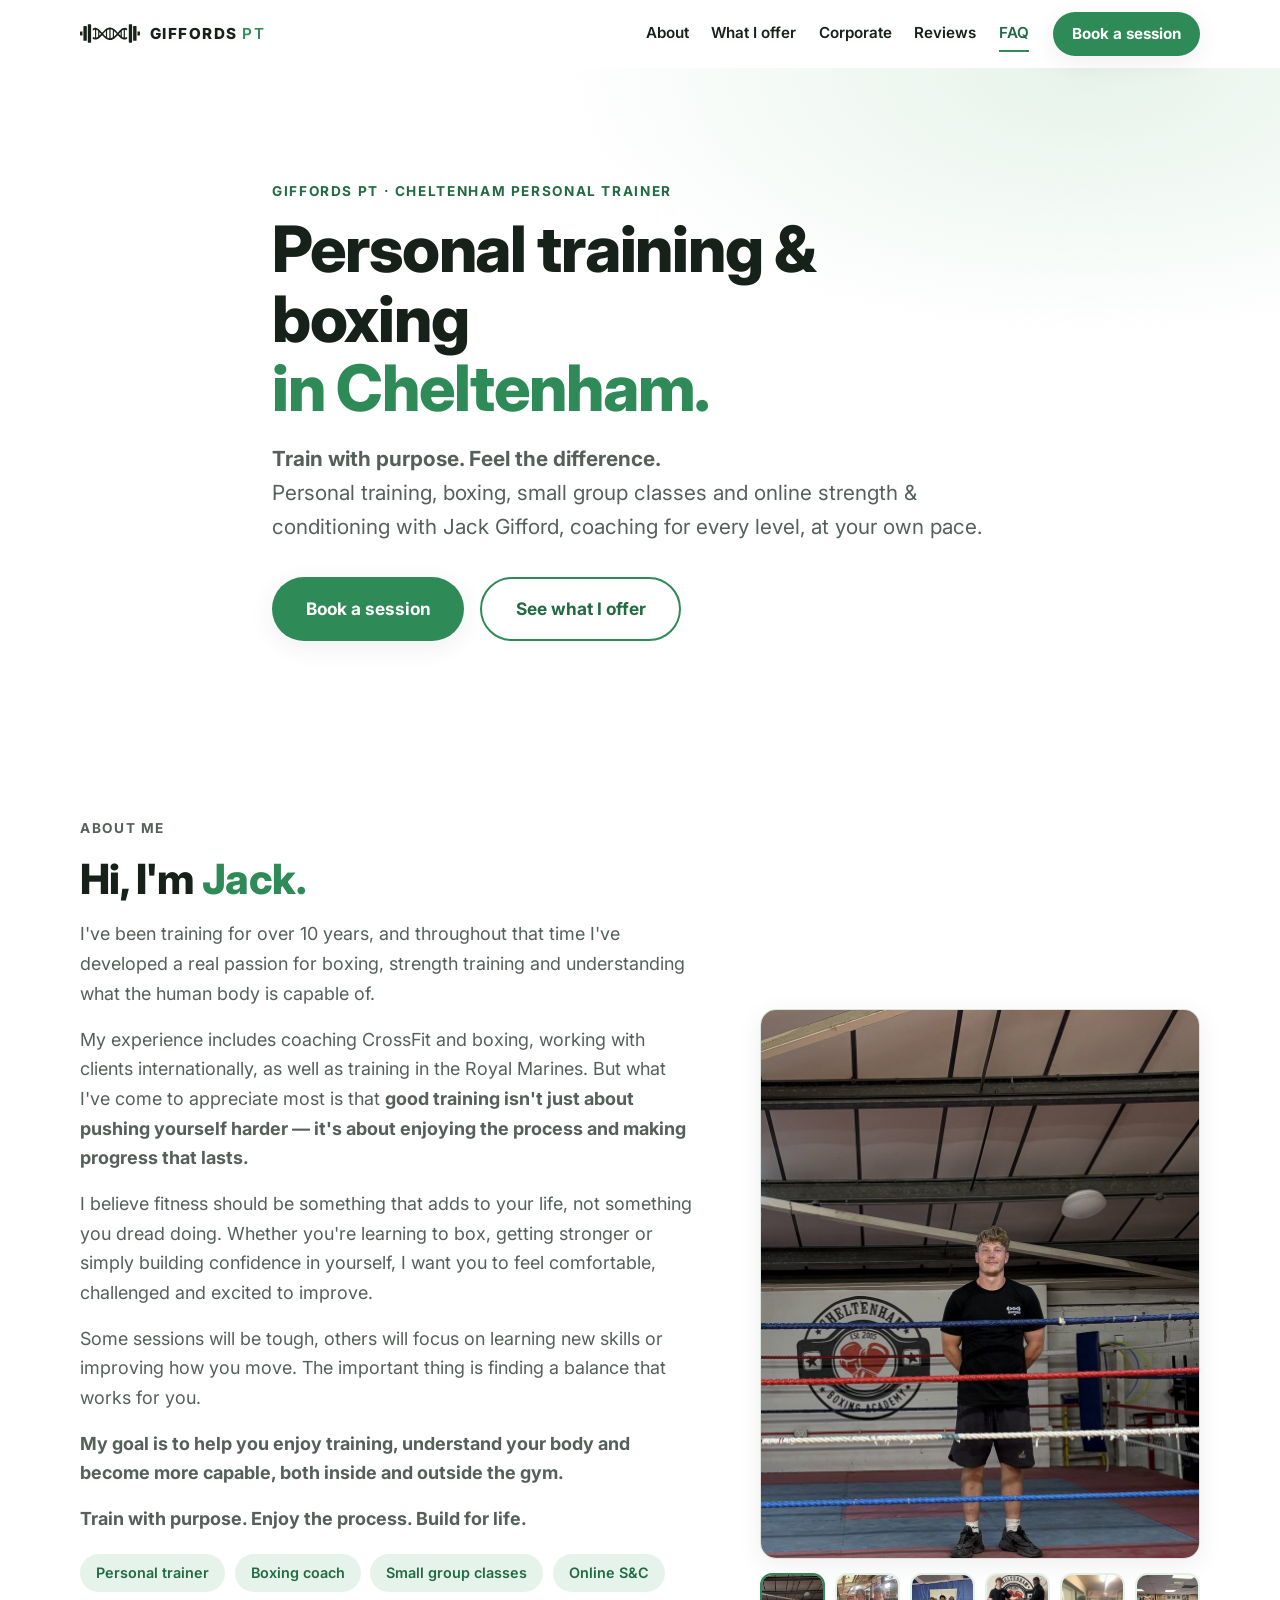
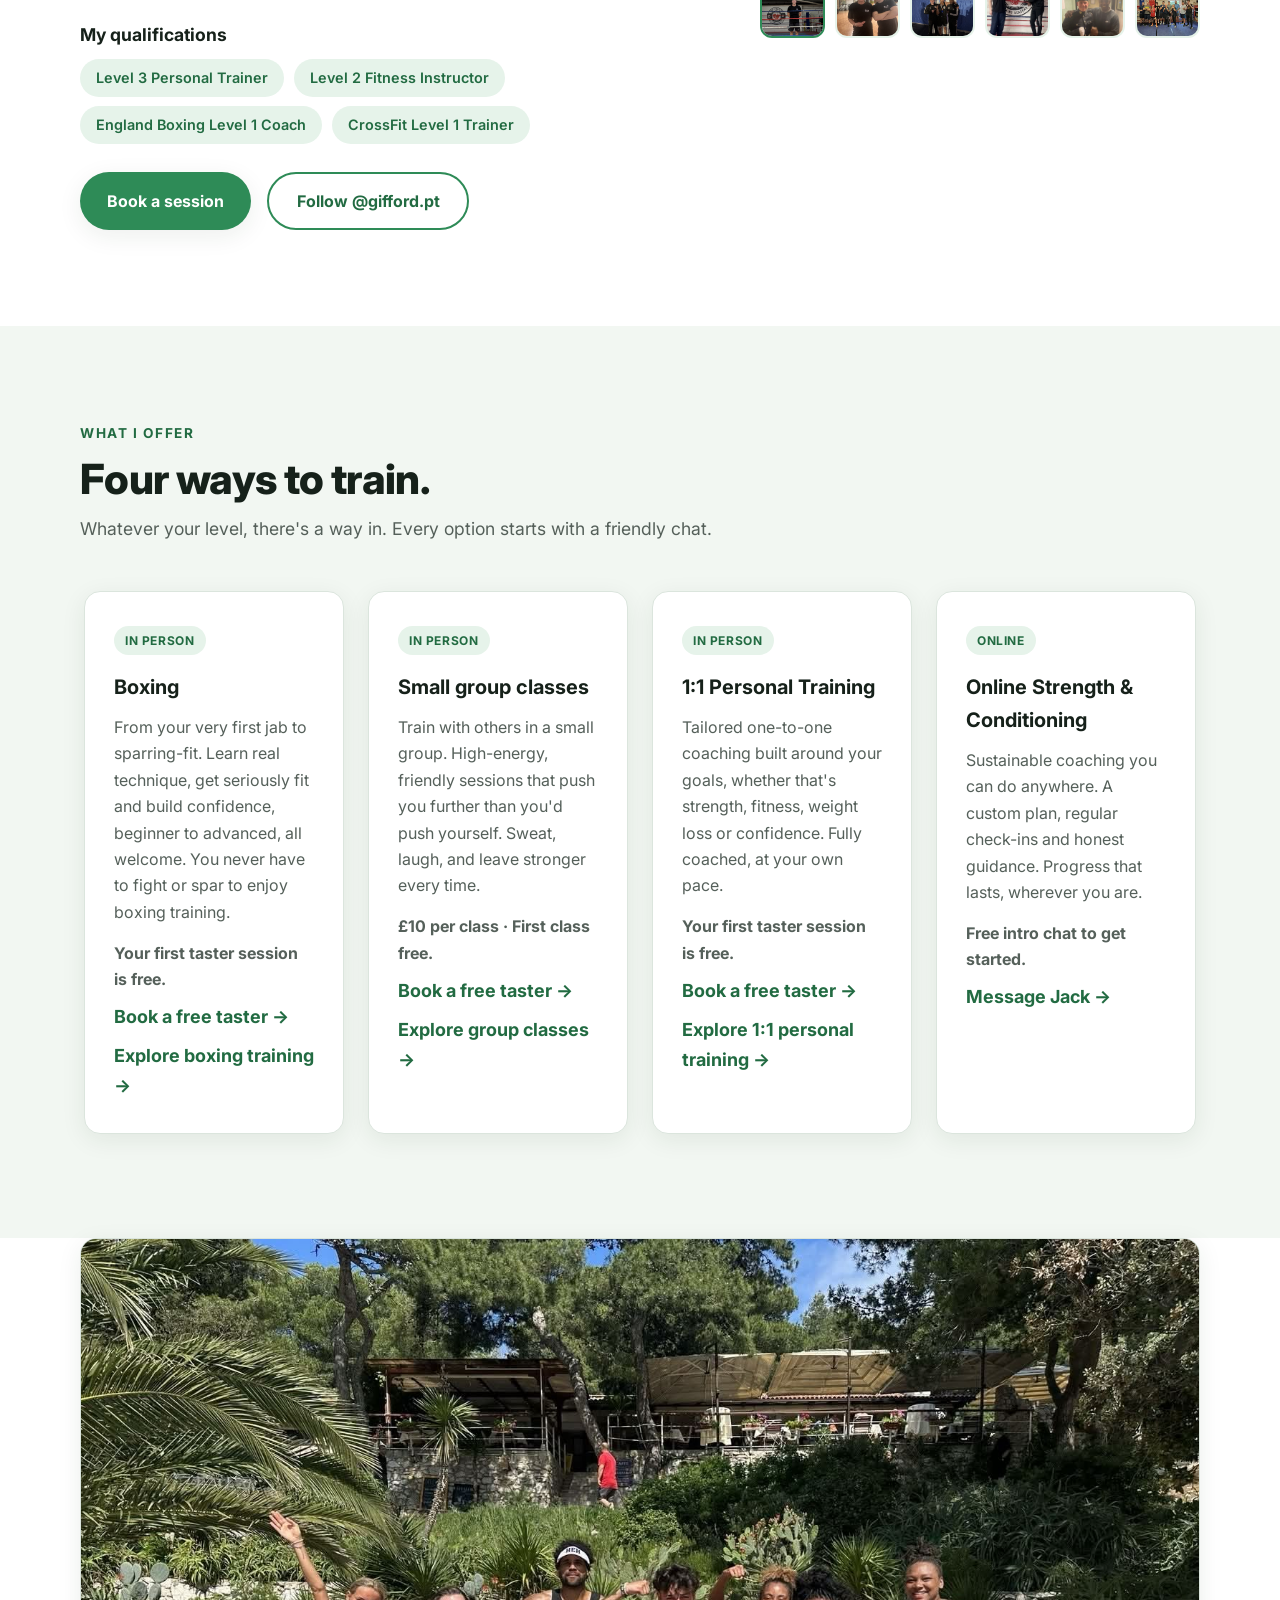
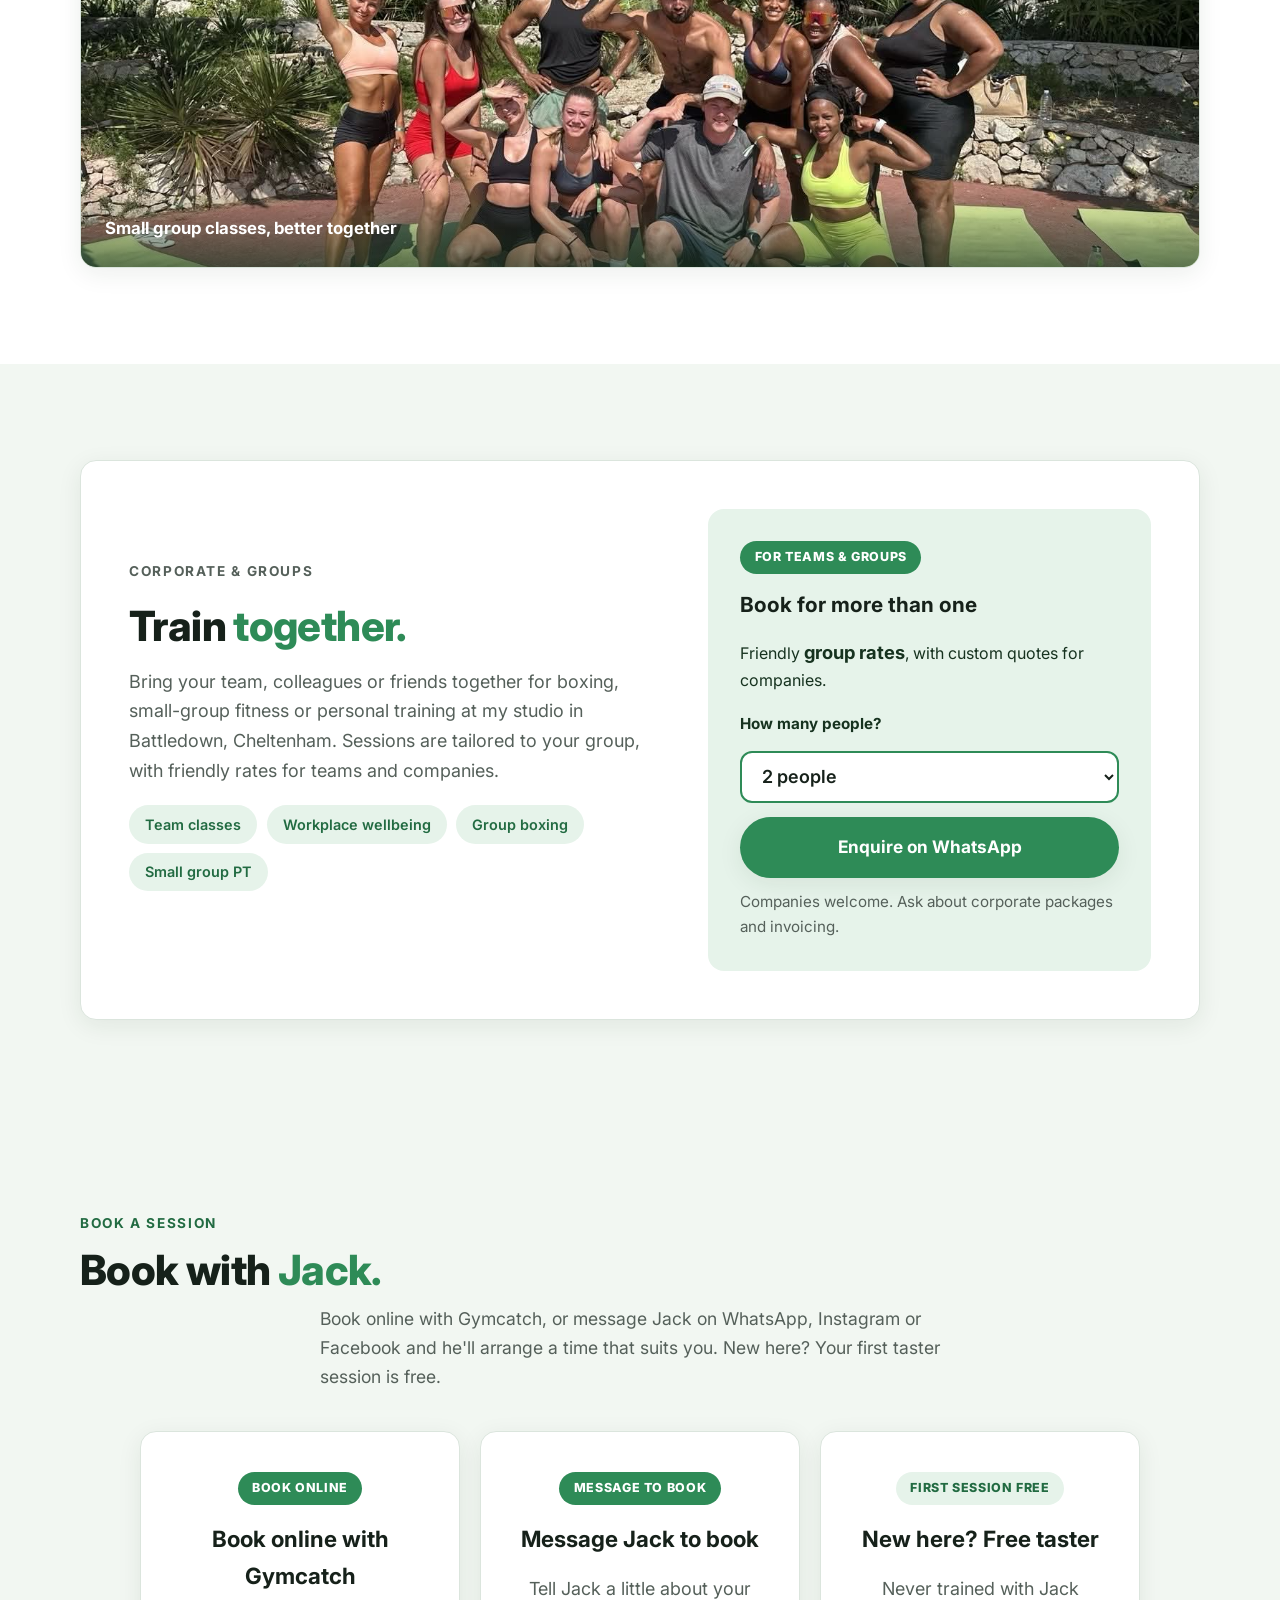
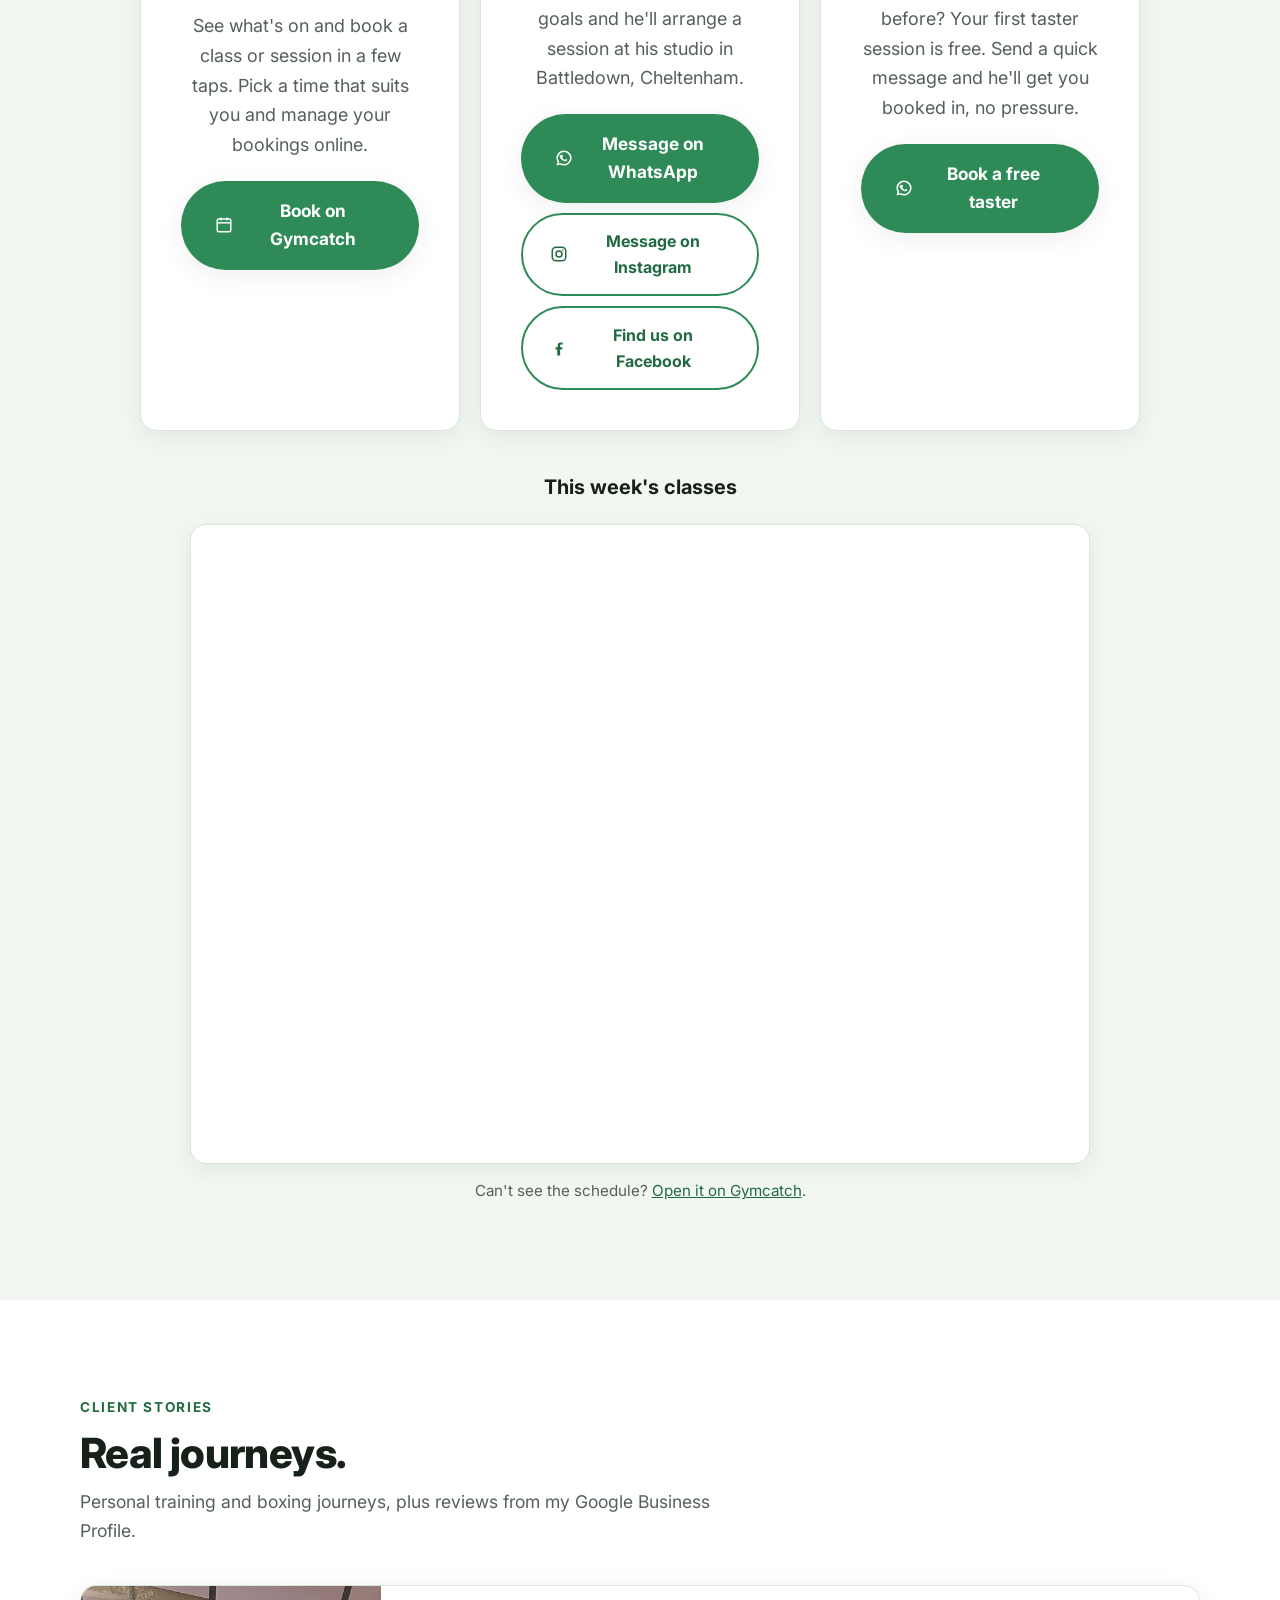
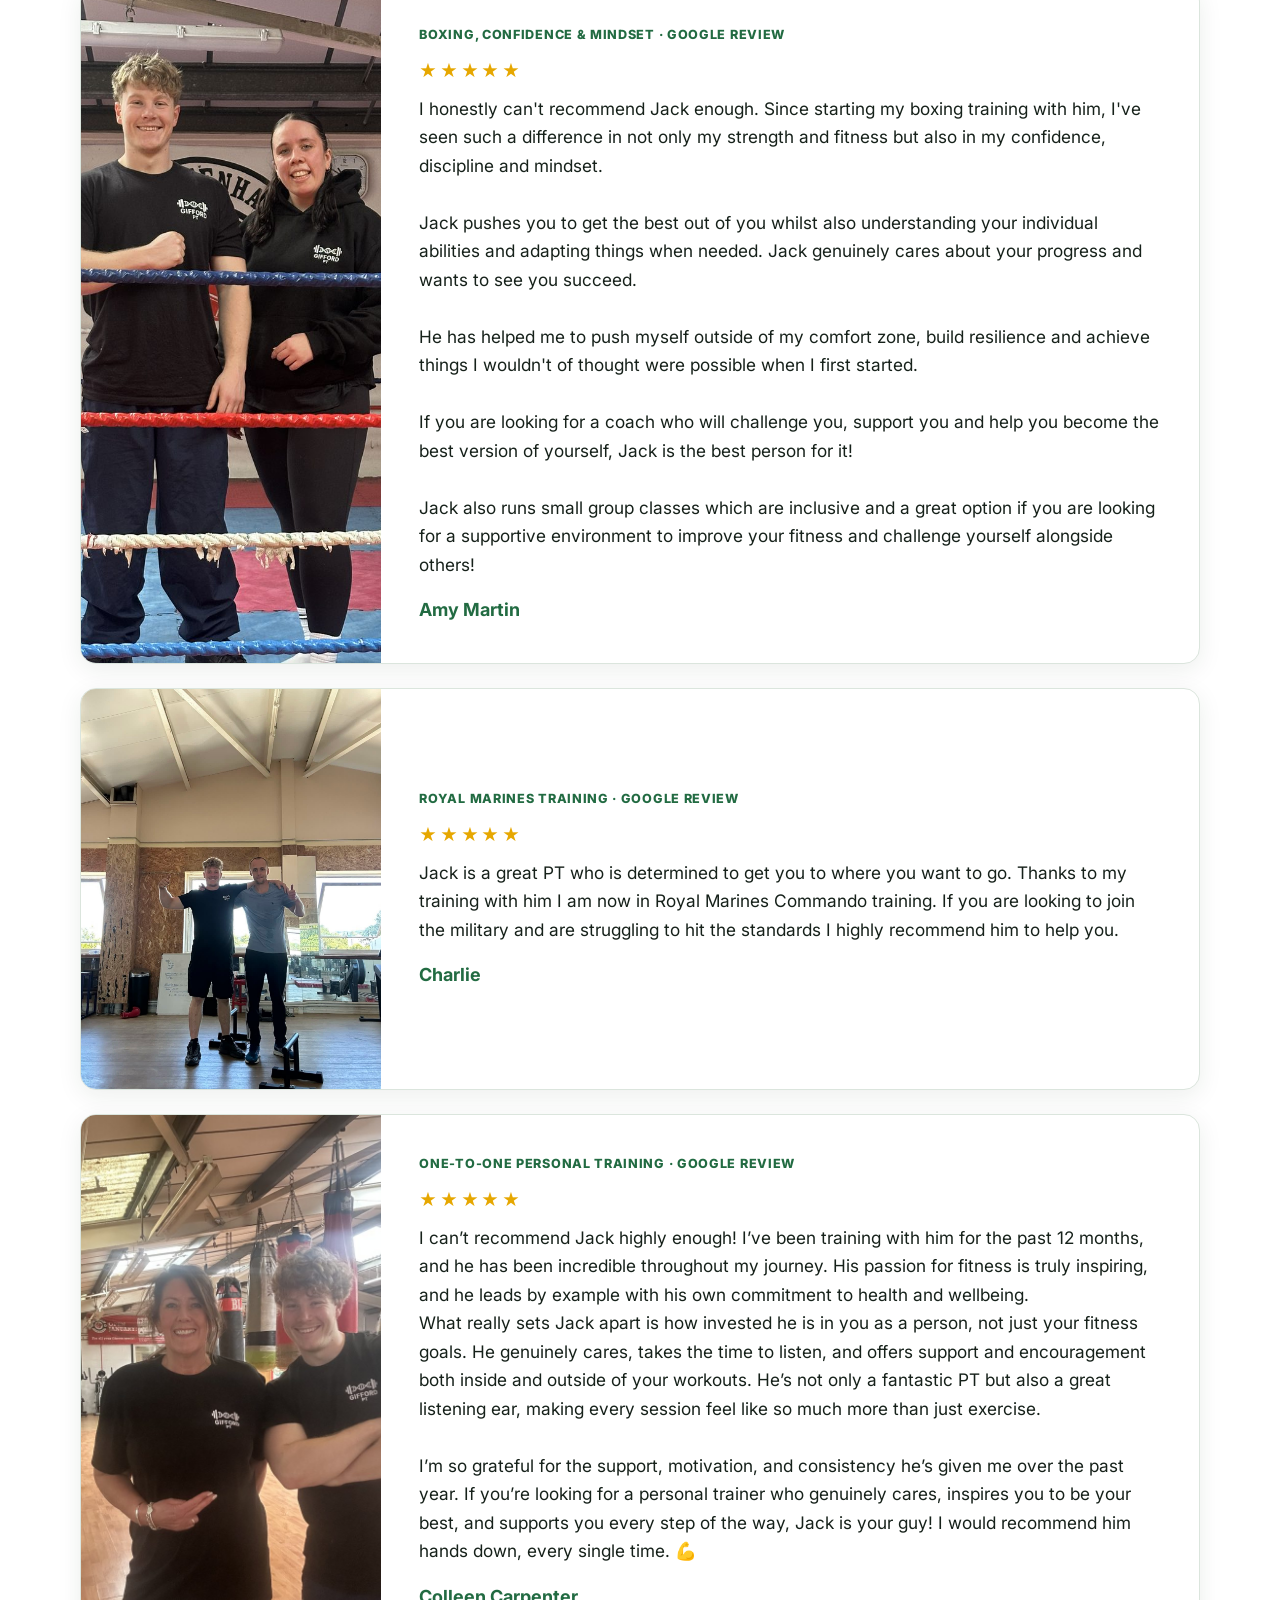
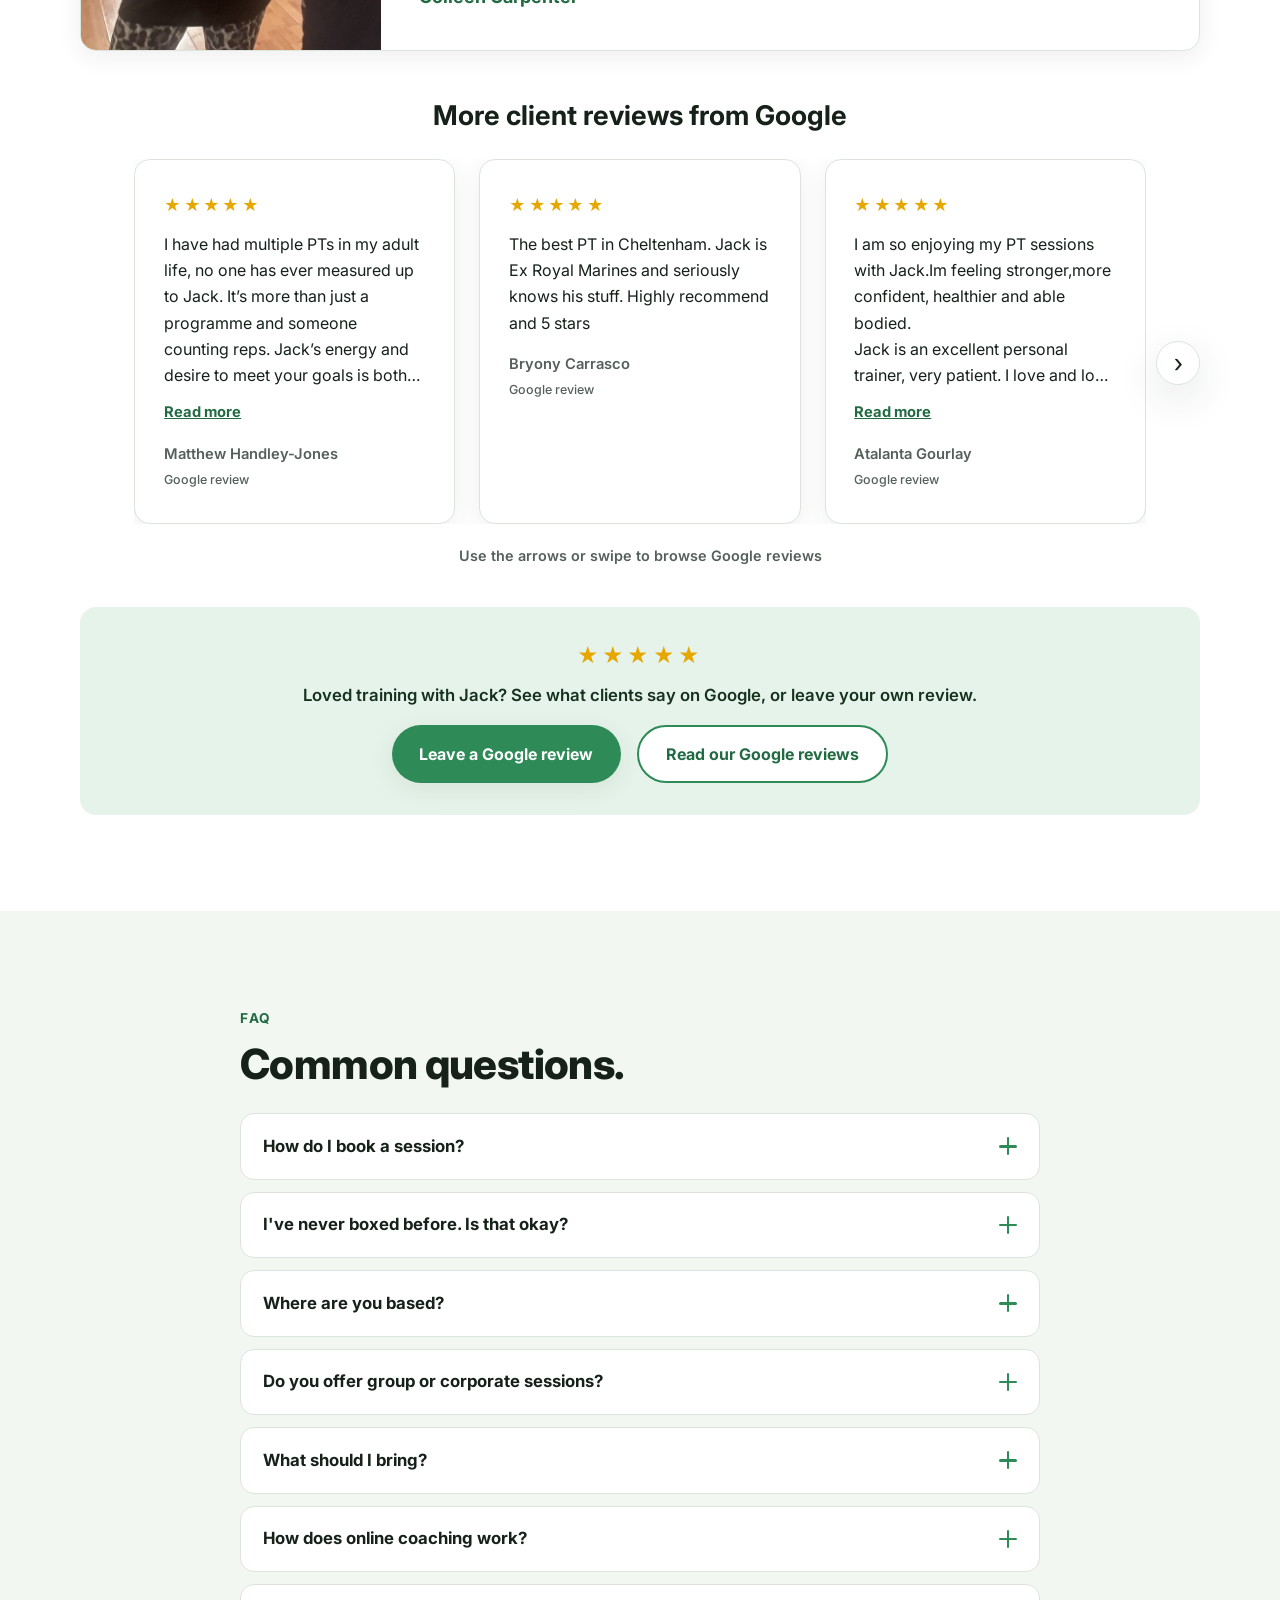
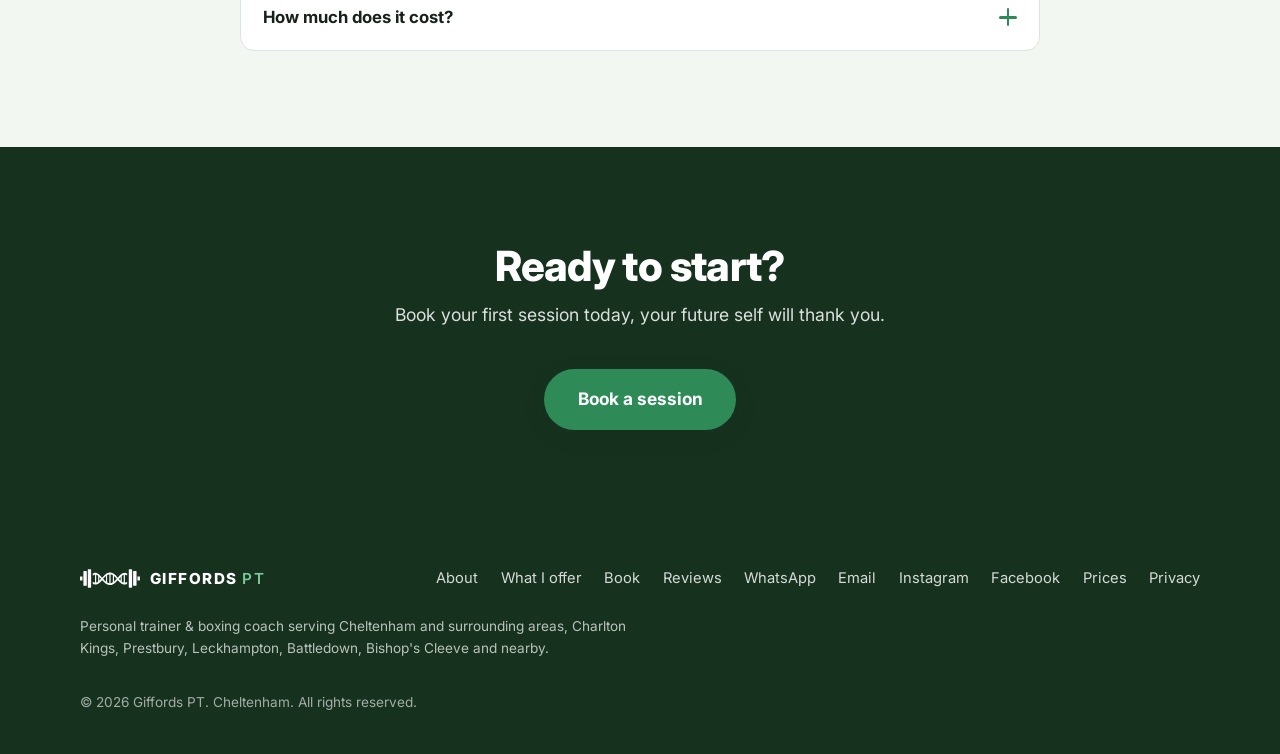
==== commit 2e1bb69b: "Correct business branding to Giffords PT across site" ====
--- a/index.html
+++ b/index.html
@@ -30,7 +30,7 @@
   "@id": "https://giffordspt.co.uk/#business",
   "name": "Giffords PT",
   "alternateName": [
-    "Gifford PT",
+    "Giffords PT",
     "Giffordspt"
   ],
   "description": "Personal training and non-contact boxing coaching in Cheltenham. One-to-one sessions, small-group fitness classes, strength and conditioning with Jack Gifford.",
@@ -97,7 +97,7 @@
   "@id": "https://giffordspt.co.uk/#website",
   "name": "Giffords PT",
   "alternateName": [
-    "Gifford PT"
+    "Giffords PT"
   ],
   "url": "https://giffordspt.co.uk/",
   "publisher": {
@@ -125,9 +125,9 @@
  <!-- HEADER -->
  <header class="nav" id="siteNav">
  <div class="container nav-inner">
- <a class="brand" href="#top" aria-label="Gifford PT, home">
+ <a class="brand" href="#top" aria-label="Giffords PT, home">
  <svg class="brand-mark" aria-hidden="true"><use href="#logo-mark"/></svg>
- <span class="brand-name">GIFFORD<em>PT</em></span>
+ <span class="brand-name">GIFFORDS<em>PT</em></span>
  </a>
  <nav class="nav-links" aria-label="Primary">
  <a href="#about">About</a>
@@ -159,7 +159,7 @@
  <!-- HERO -->
  <section class="hero">
  <div class="container hero-inner">
- <p class="eyebrow">GIFFORD PT&nbsp;·&nbsp;CHELTENHAM PERSONAL TRAINER</p>
+ <p class="eyebrow">GIFFORDS PT&nbsp;·&nbsp;CHELTENHAM PERSONAL TRAINER</p>
  <h1>Personal training &amp; boxing<br><span class="accent">in Cheltenham.</span></h1>
  <p class="hero-sub">
  <strong>Train with purpose. Feel the difference.</strong><br>
@@ -272,9 +272,9 @@
  <!-- ============================================================
  CLASSES, group photo band. 📷 assets/classes.jpg
  ============================================================ -->
- <section class="media-band" aria-label="Gifford PT group class">
+ <section class="media-band" aria-label="Giffords PT group class">
  <div class="media-frame">
- <img src="assets/classes.jpg" alt="A Gifford PT group class training together outdoors" />
+ <img src="assets/classes.jpg" alt="A Giffords PT group class training together outdoors" />
  <div class="media-caption"><span>Small group classes, better together</span></div>
  </div>
  </section>
@@ -377,7 +377,7 @@
  <!-- Live class schedule, embedded from Gymcatch (provider 11813) -->
  <div class="book-schedule">
  <h3 class="schedule-title">This week's classes</h3>
- <iframe class="gymcatch-embed" src="https://gymcatch.com/app/provider/11813" title="Gifford PT class schedule and booking on Gymcatch" loading="lazy"></iframe>
+ <iframe class="gymcatch-embed" src="https://gymcatch.com/app/provider/11813" title="Giffords PT class schedule and booking on Gymcatch" loading="lazy"></iframe>
  <p class="book-fallback schedule-fallback">Can't see the schedule? <a href="https://gymcatch.com/app/provider/11813" target="_blank" rel="noopener">Open it on Gymcatch</a>.</p>
  </div>
 
@@ -681,7 +681,7 @@
  <div class="container footer-inner">
  <a class="brand" href="#top" aria-label="Back to top">
  <svg class="brand-mark" aria-hidden="true"><use href="#logo-mark"/></svg>
- <span class="brand-name">GIFFORD<em>PT</em></span>
+ <span class="brand-name">GIFFORDS<em>PT</em></span>
  </a>
  <nav class="footer-links" aria-label="Footer">
  <a href="#about">About</a>
@@ -696,7 +696,7 @@
  <a href="privacy.html">Privacy</a>
  </nav>
  <p class="footer-tagline">Personal trainer &amp; boxing coach serving Cheltenham and surrounding areas, Charlton Kings, Prestbury, Leckhampton, Battledown, Bishop's Cleeve and nearby.</p>
- <p class="footer-copy">© <span id="year"></span> Gifford PT. Cheltenham. All rights reserved.</p>
+ <p class="footer-copy">© <span id="year"></span> Giffords PT. Cheltenham. All rights reserved.</p>
  </div>
  </footer>
 
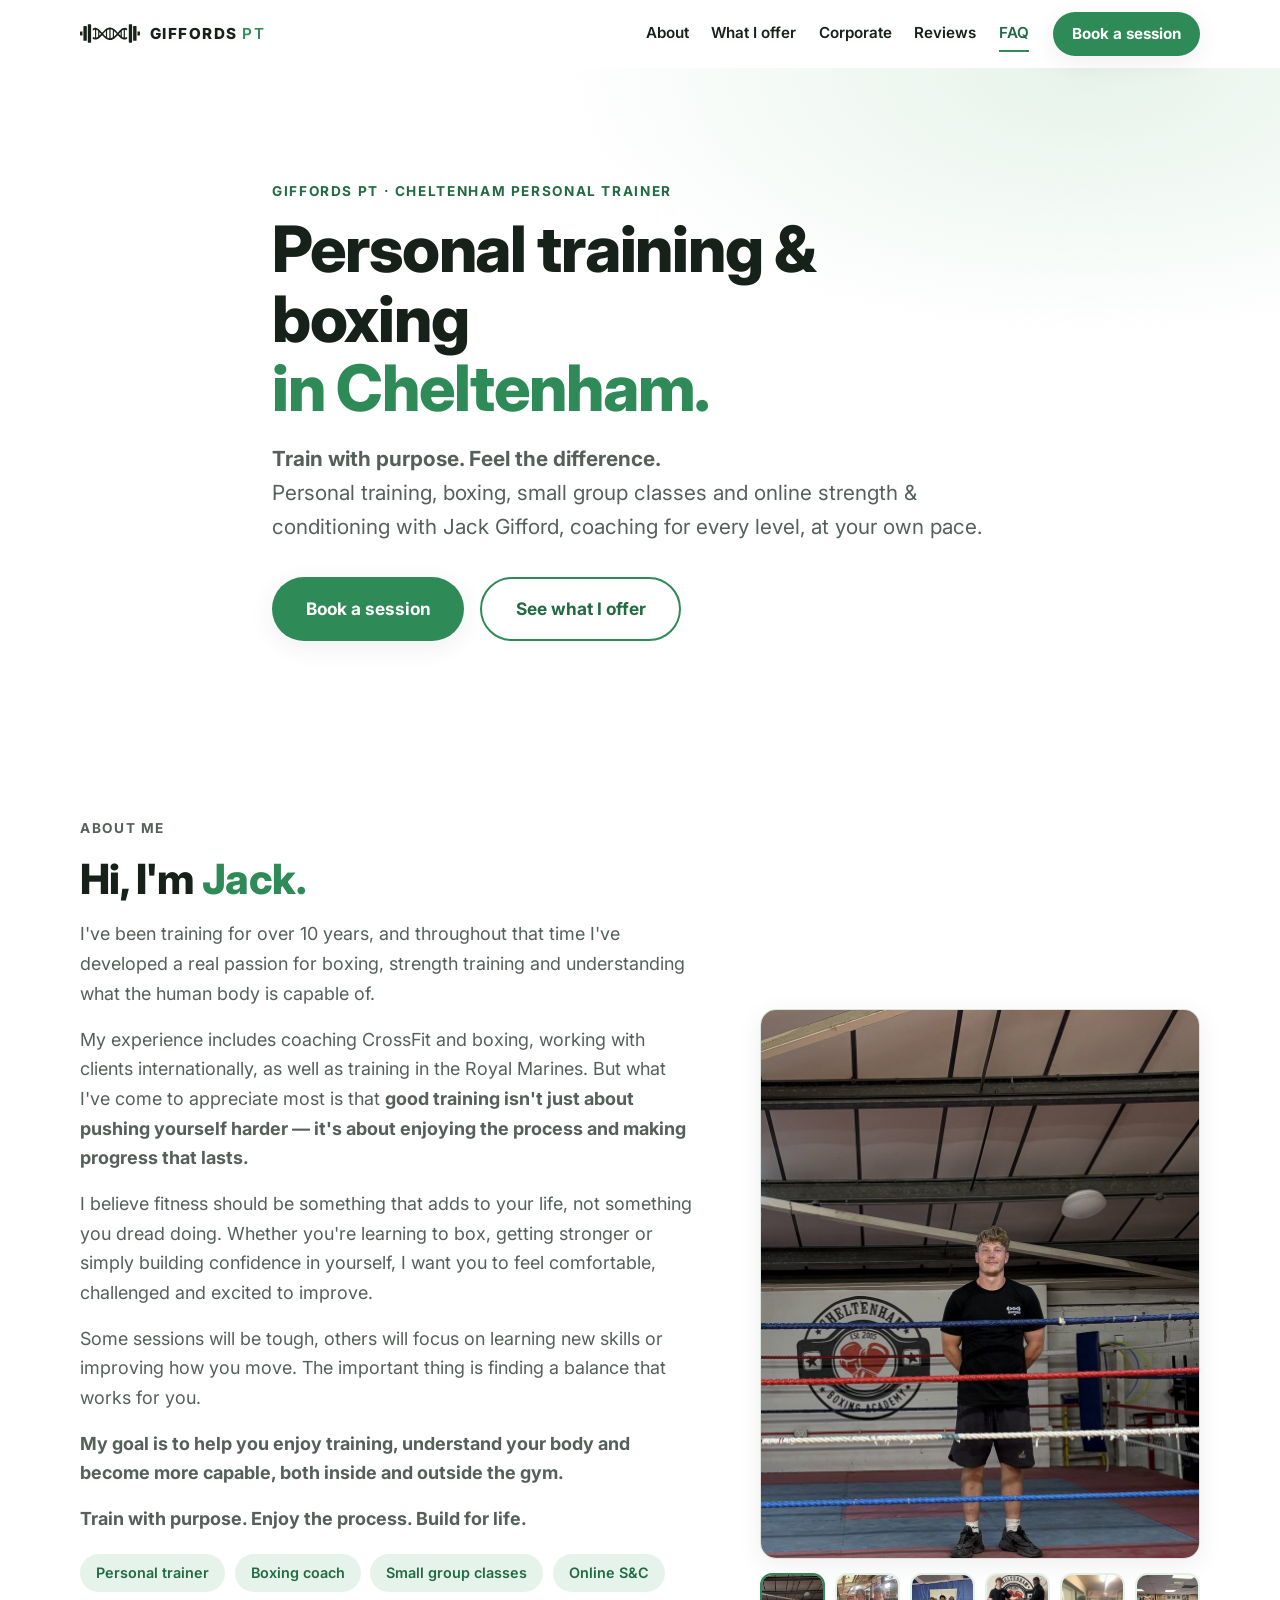
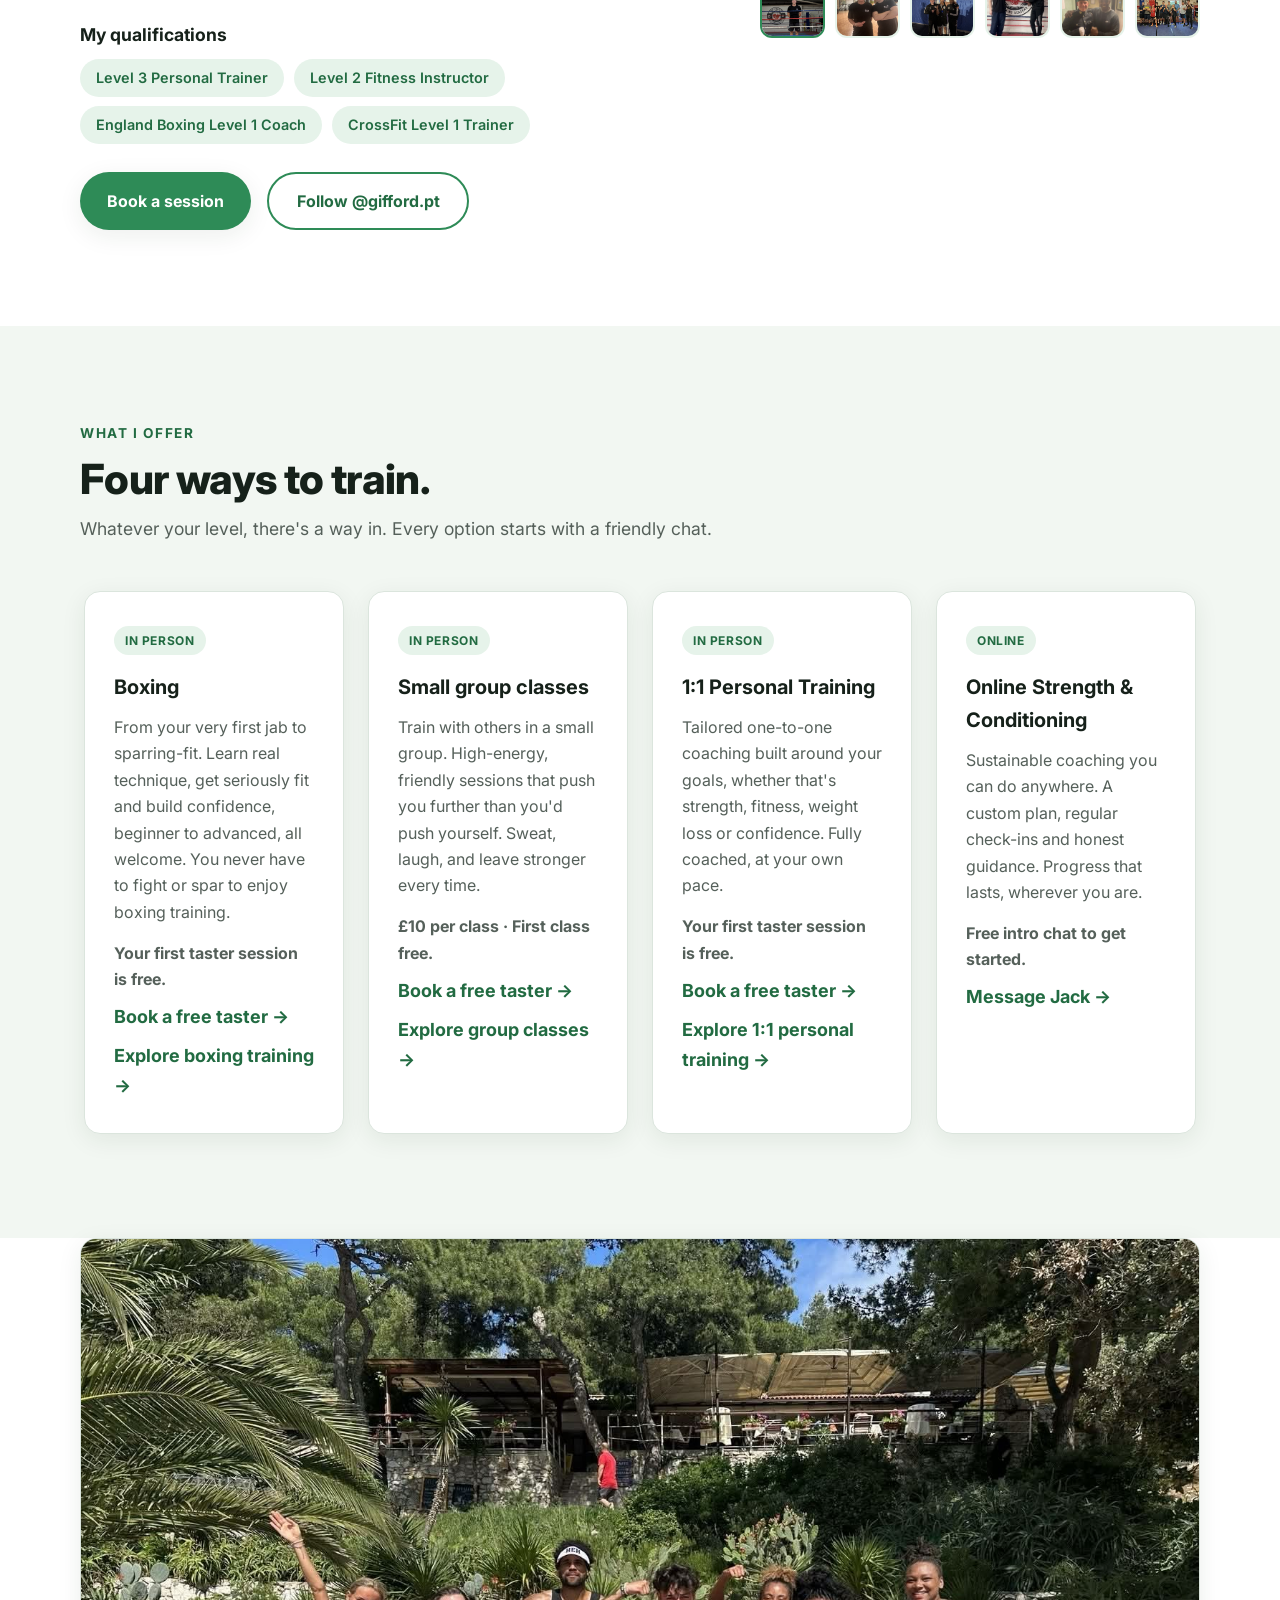
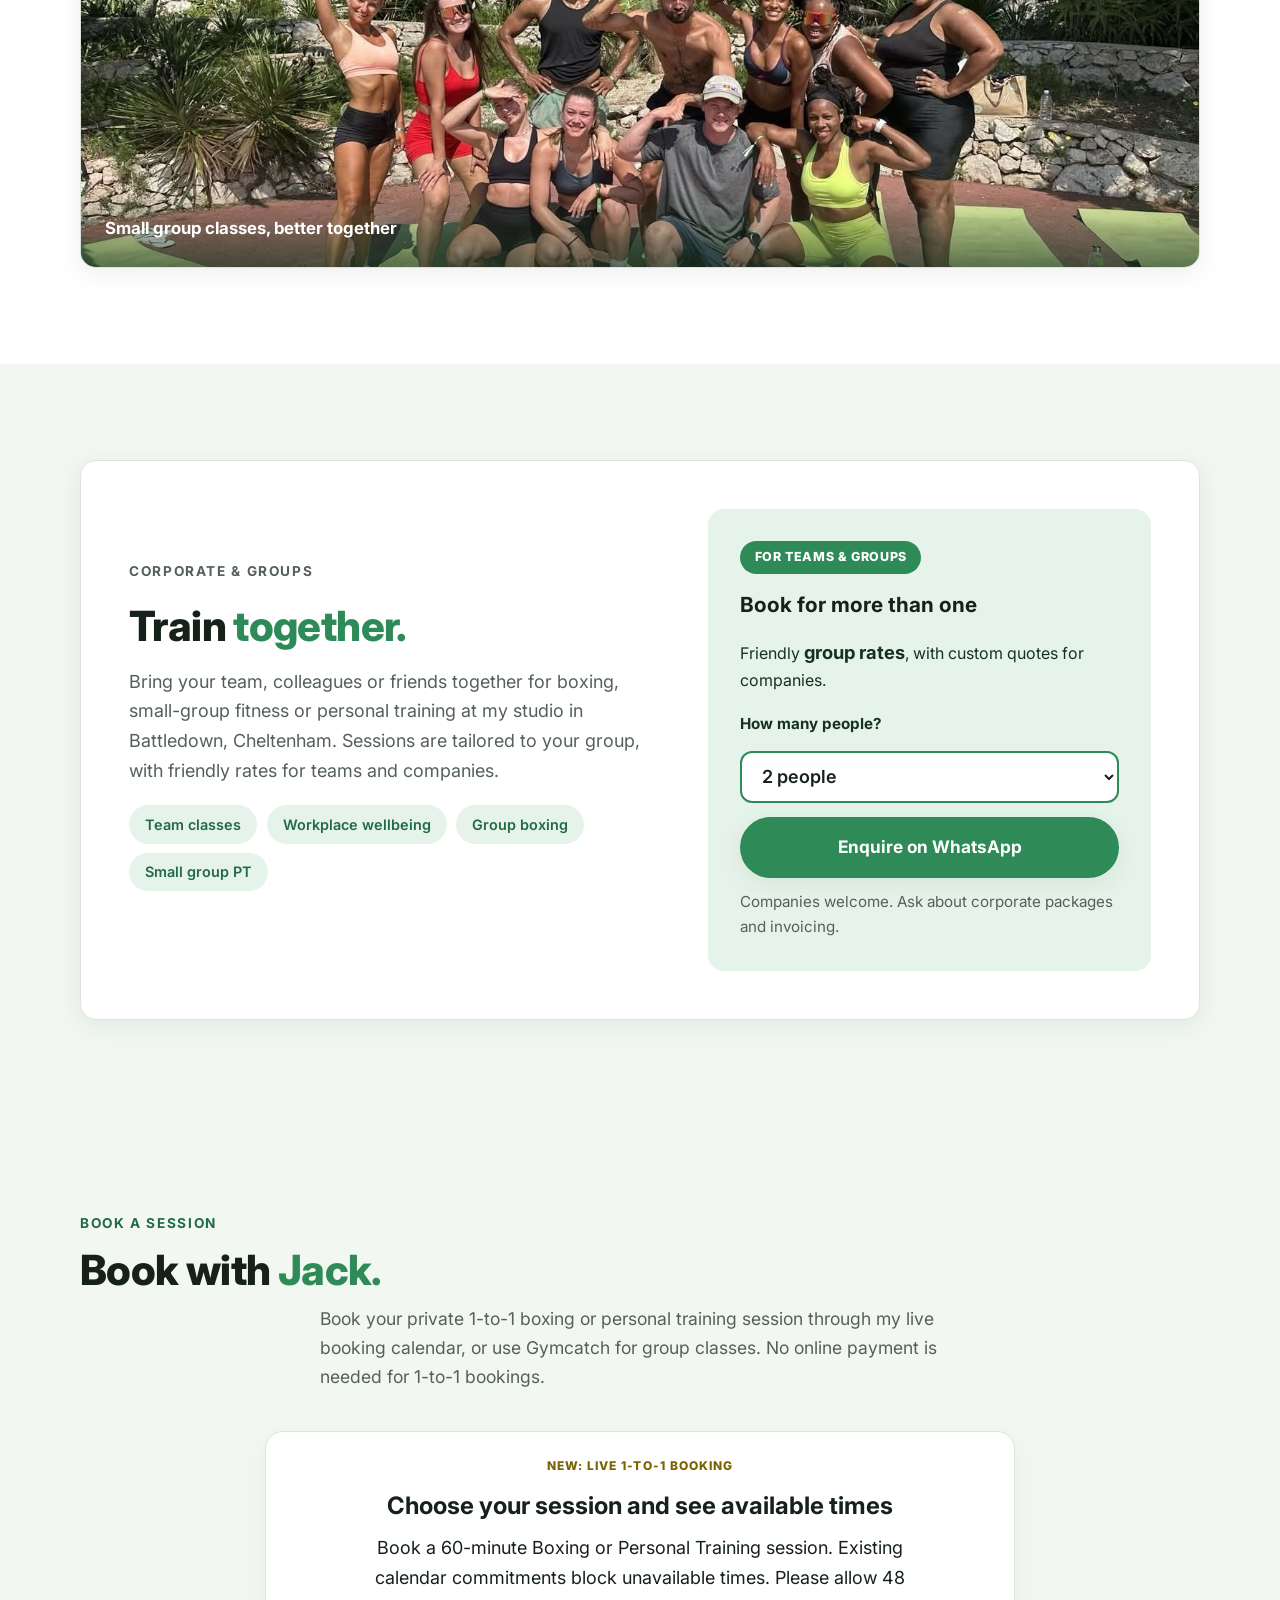
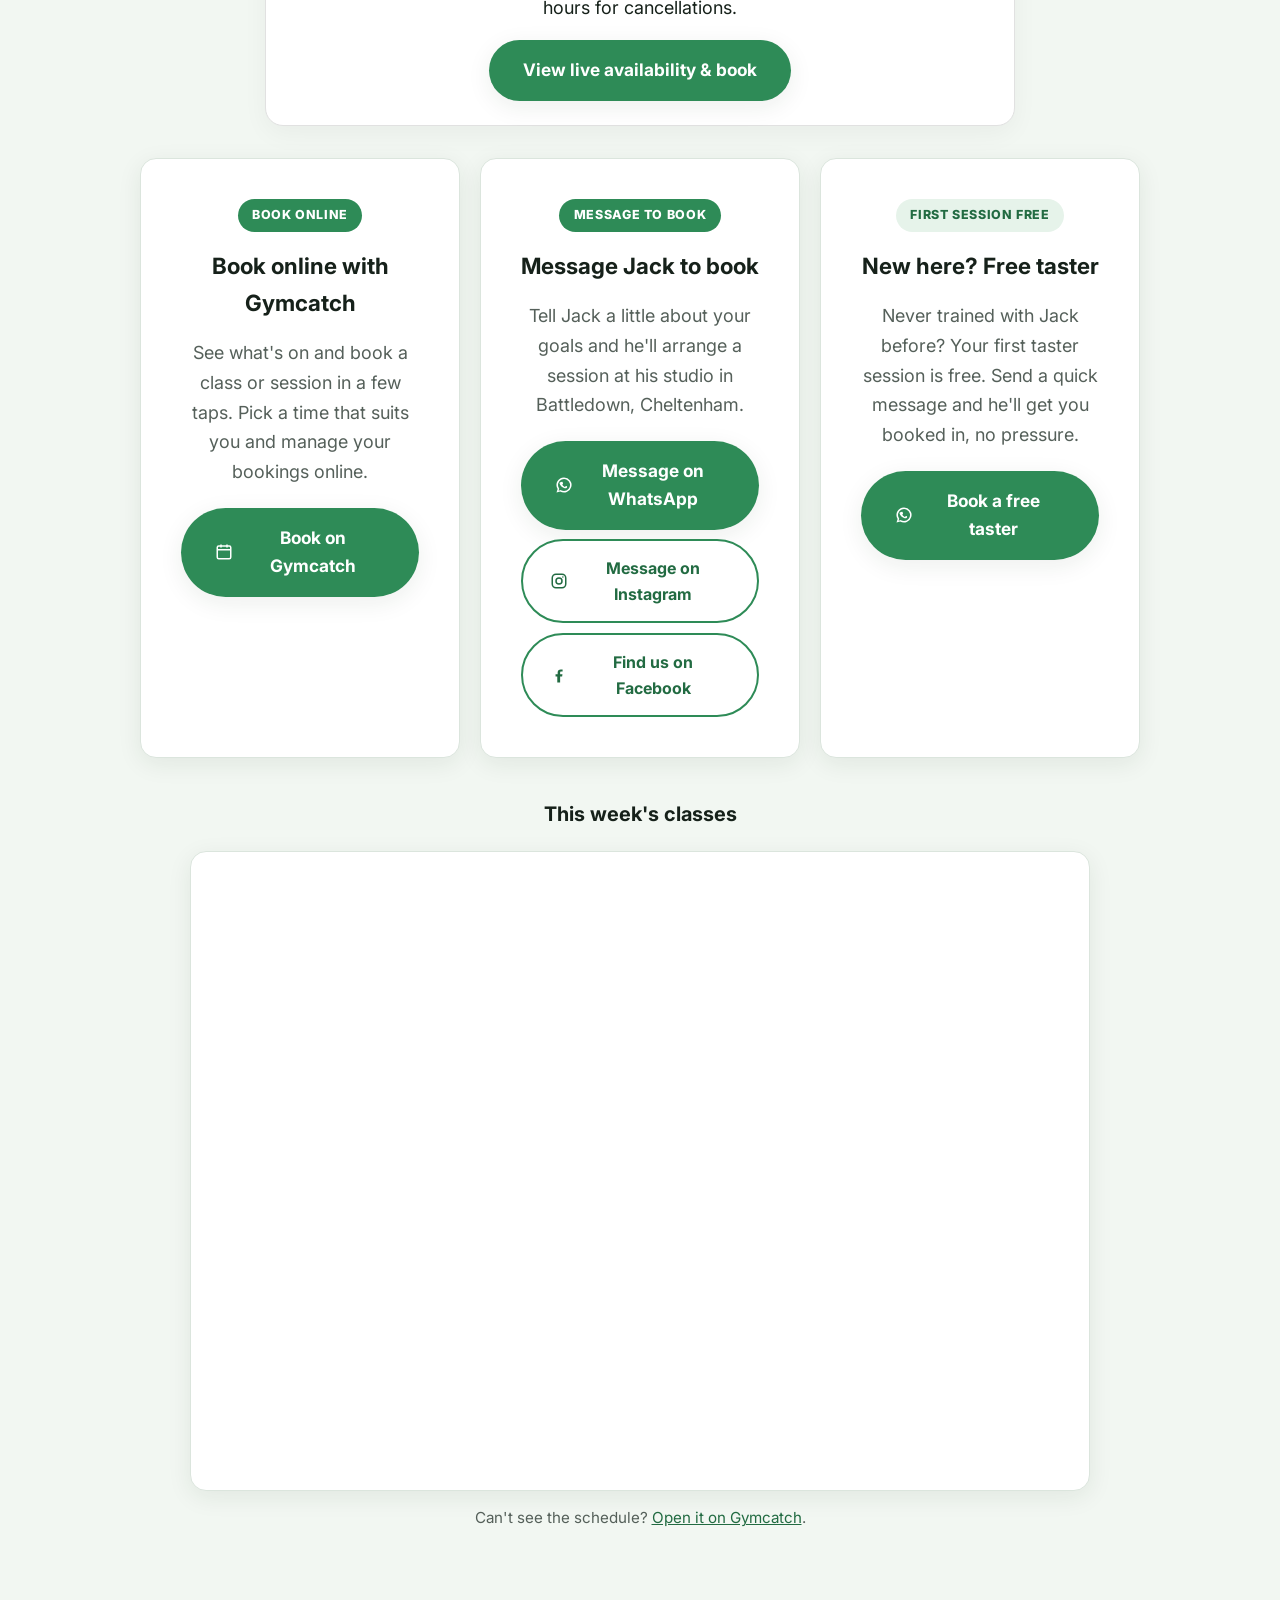
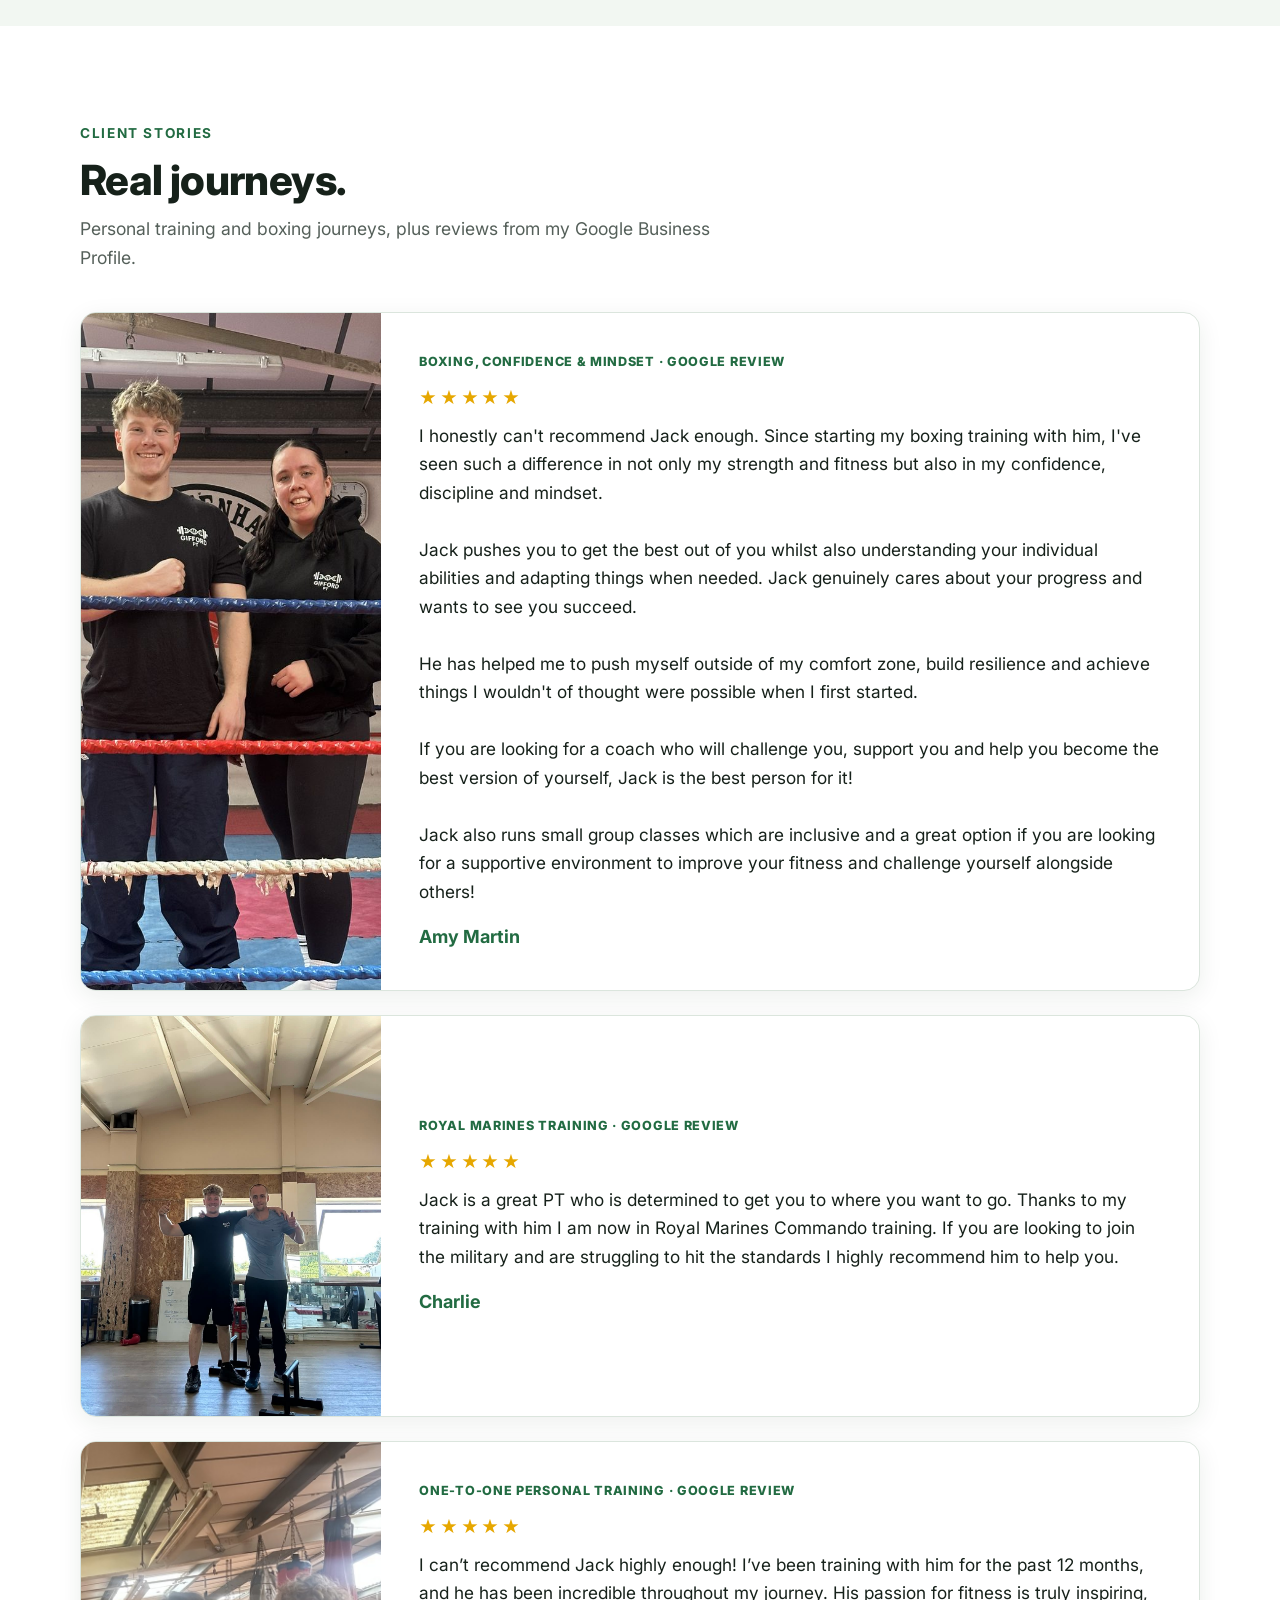
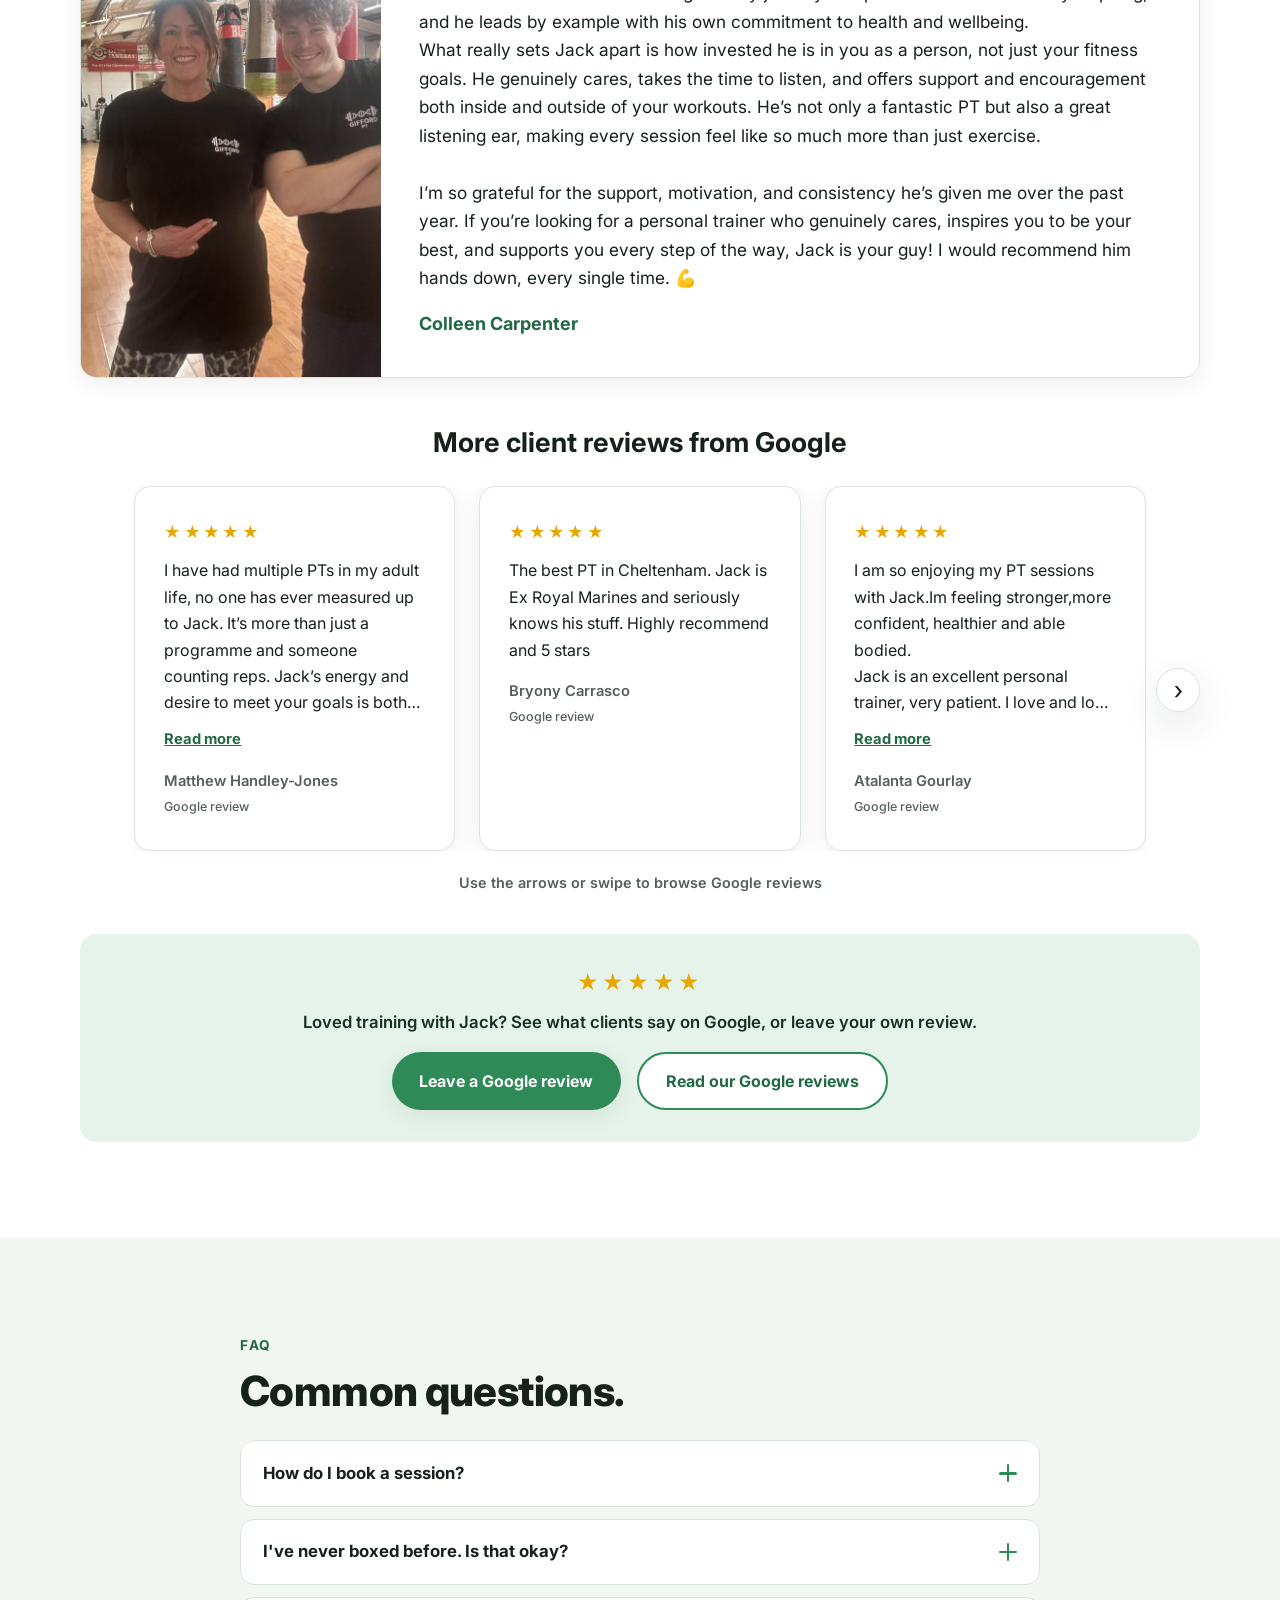
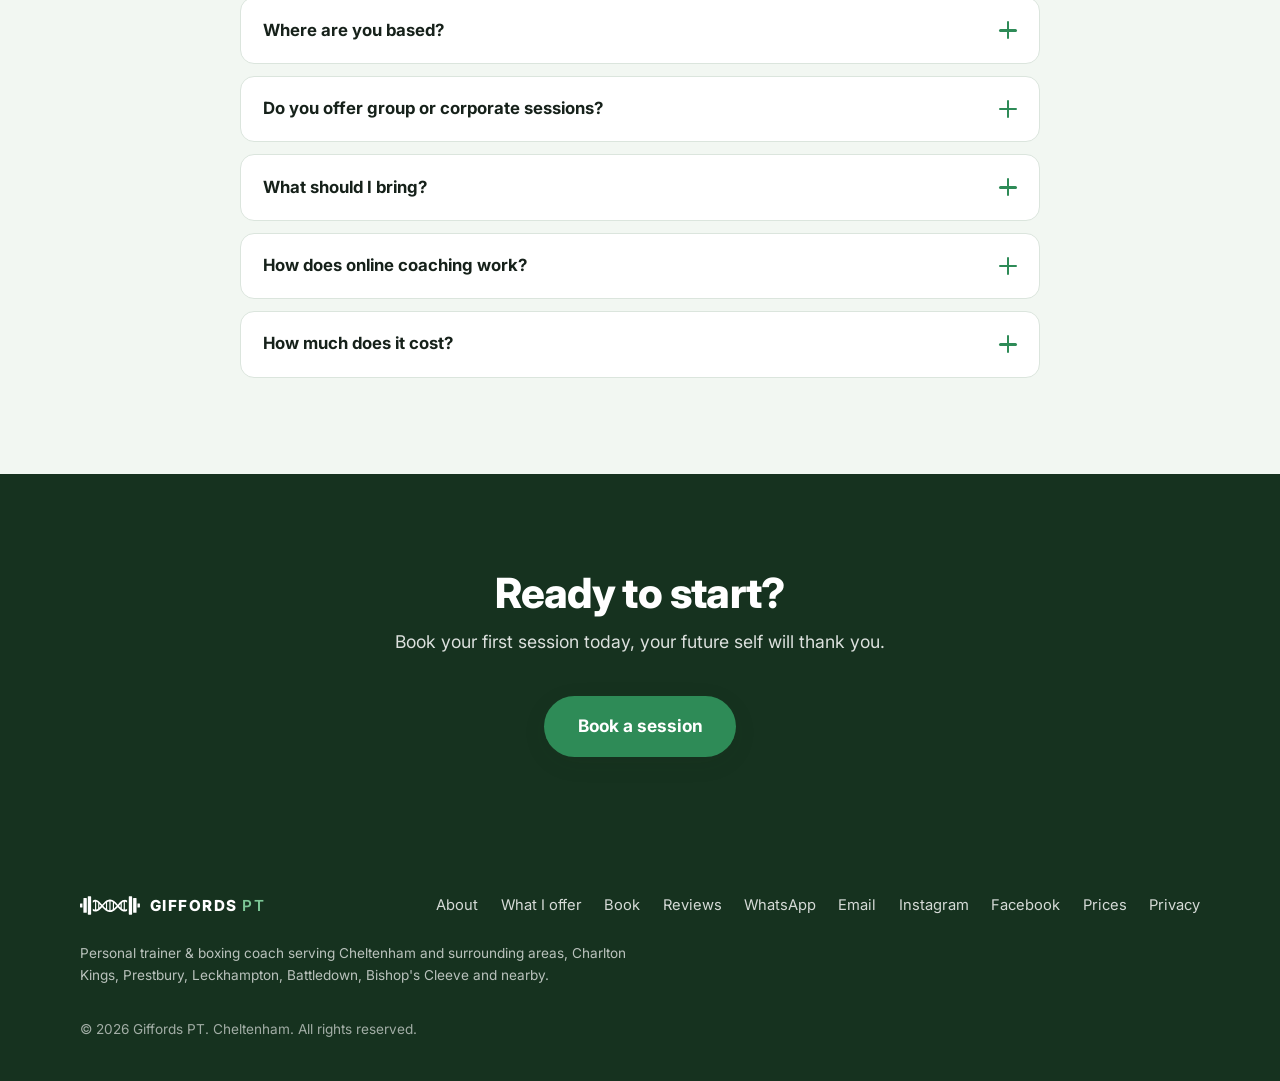
==== commit c4353772: "Add live 1-to-1 booking CTA to Giffords PT homepage" ====
--- a/index.html
+++ b/index.html
@@ -330,7 +330,13 @@
  <div class="container">
  <p class="eyebrow">BOOK A SESSION</p>
  <h2>Book with <span class="accent">Jack.</span></h2>
- <p class="section-sub center-sub">Book online with Gymcatch, or message Jack on WhatsApp, Instagram or Facebook and he'll arrange a time that suits you. New here? Your first taster session is free.</p>
+ <p class="section-sub center-sub">Book your private 1-to-1 boxing or personal training session through my live booking calendar, or use Gymcatch for group classes. No online payment is needed for 1-to-1 bookings.</p>
+ <div style="max-width:750px;margin:26px auto 32px;padding:24px;border:1px solid #e1e1e1;border-radius:18px;background:#fff;text-align:center;box-shadow:0 8px 26px rgba(0,0,0,.045)">
+  <p style="text-transform:uppercase;letter-spacing:.09em;font-size:12px;font-weight:800;color:#7a6200;margin:0 0 10px">New: live 1-to-1 booking</p>
+  <h3 style="margin:0 0 8px;font-size:24px">Choose your session and see available times</h3>
+  <p style="margin:0 auto 18px;max-width:550px">Book a 60-minute Boxing or Personal Training session. Existing calendar commitments block unavailable times. Please allow 48 hours for cancellations.</p>
+  <a class="btn btn-primary btn-lg" href="/booking.html" style="display:inline-flex;align-items:center;justify-content:center;gap:7px">View live availability &amp; book</a>
+ </div>
 
  <div class="book-grid">
 
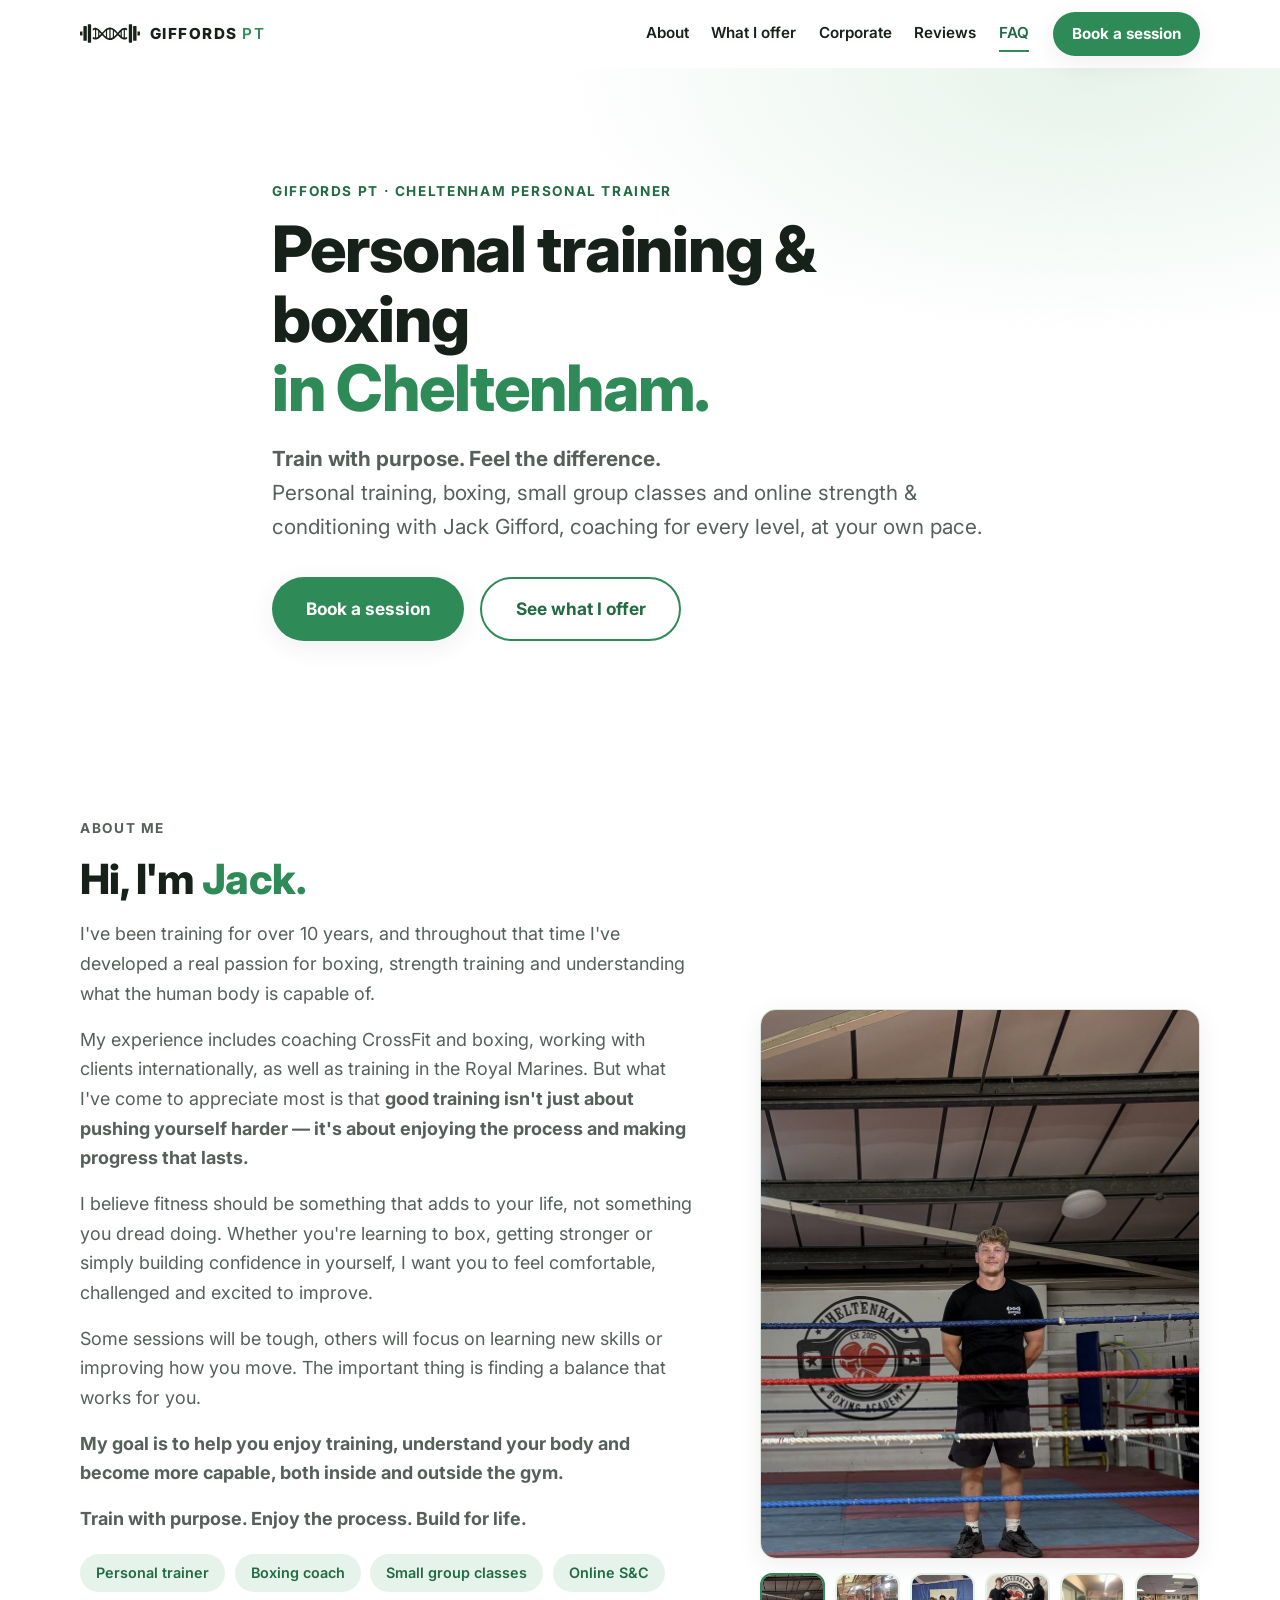
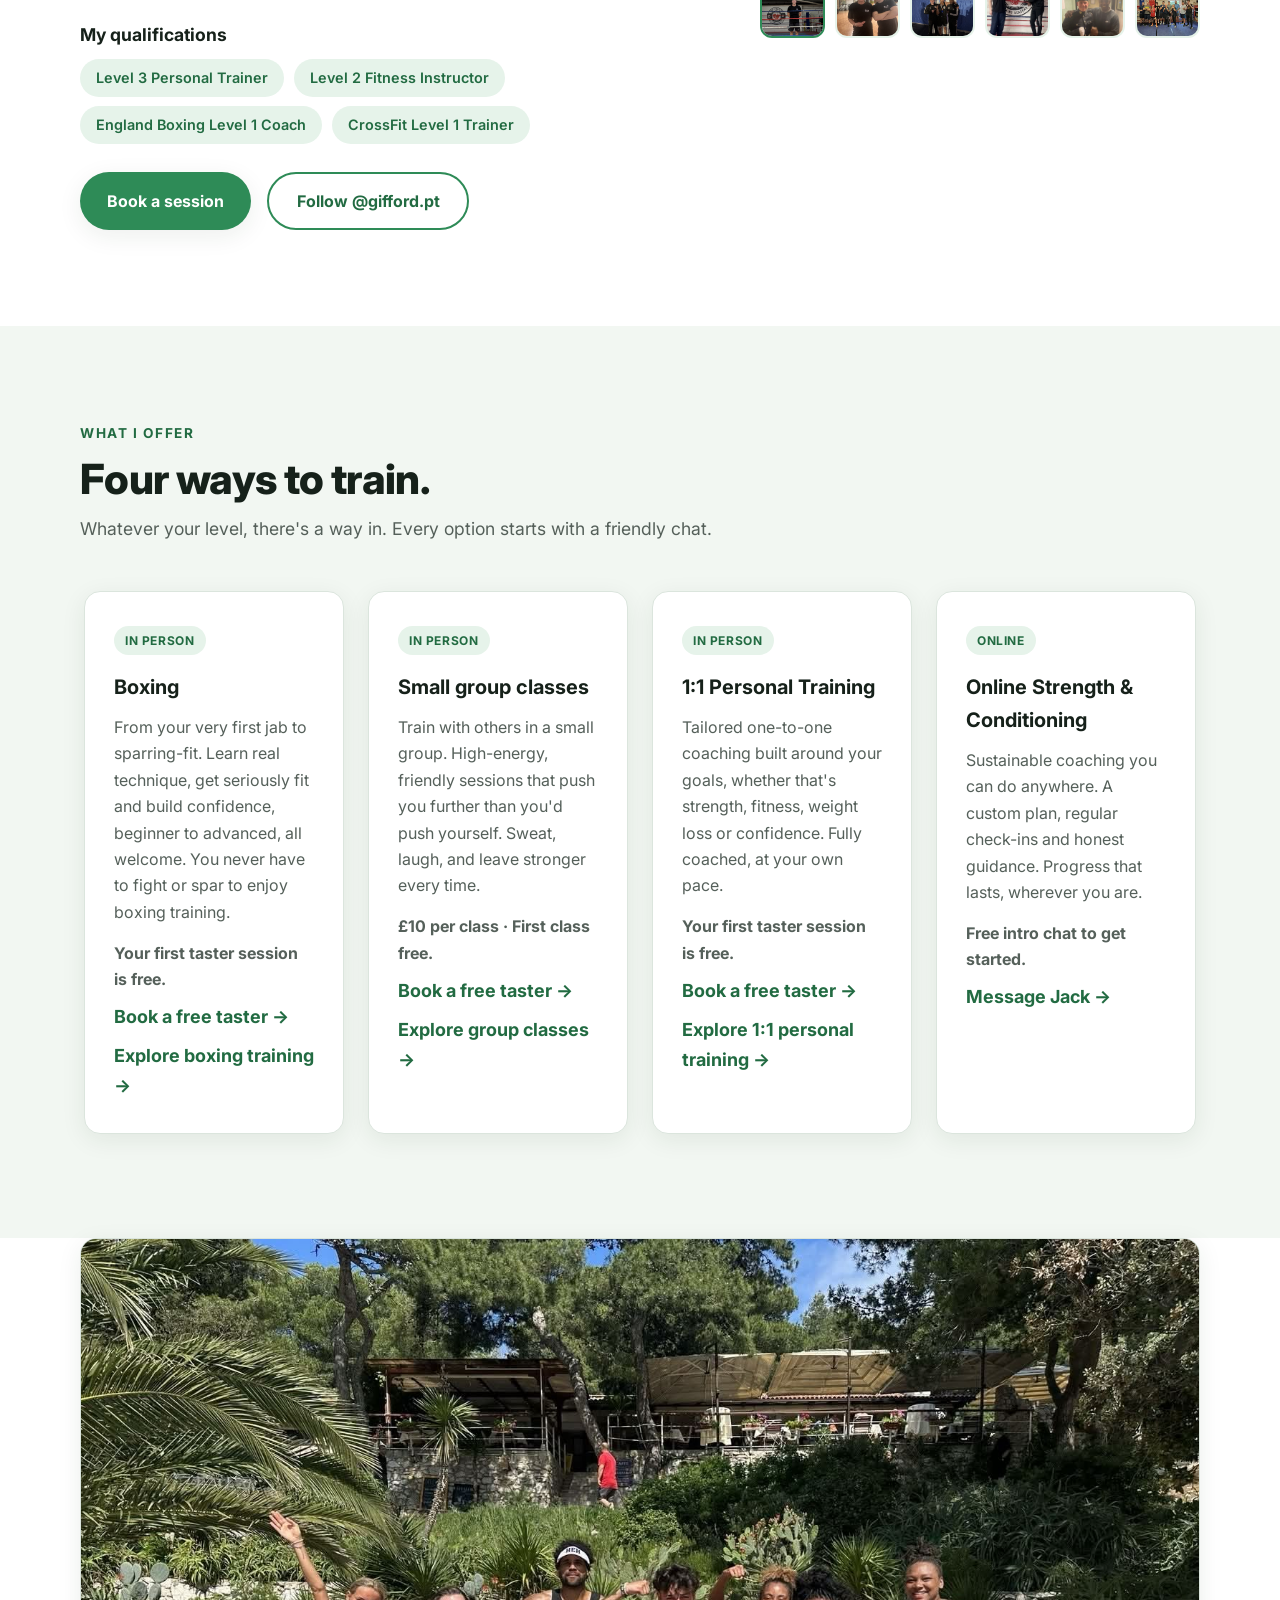
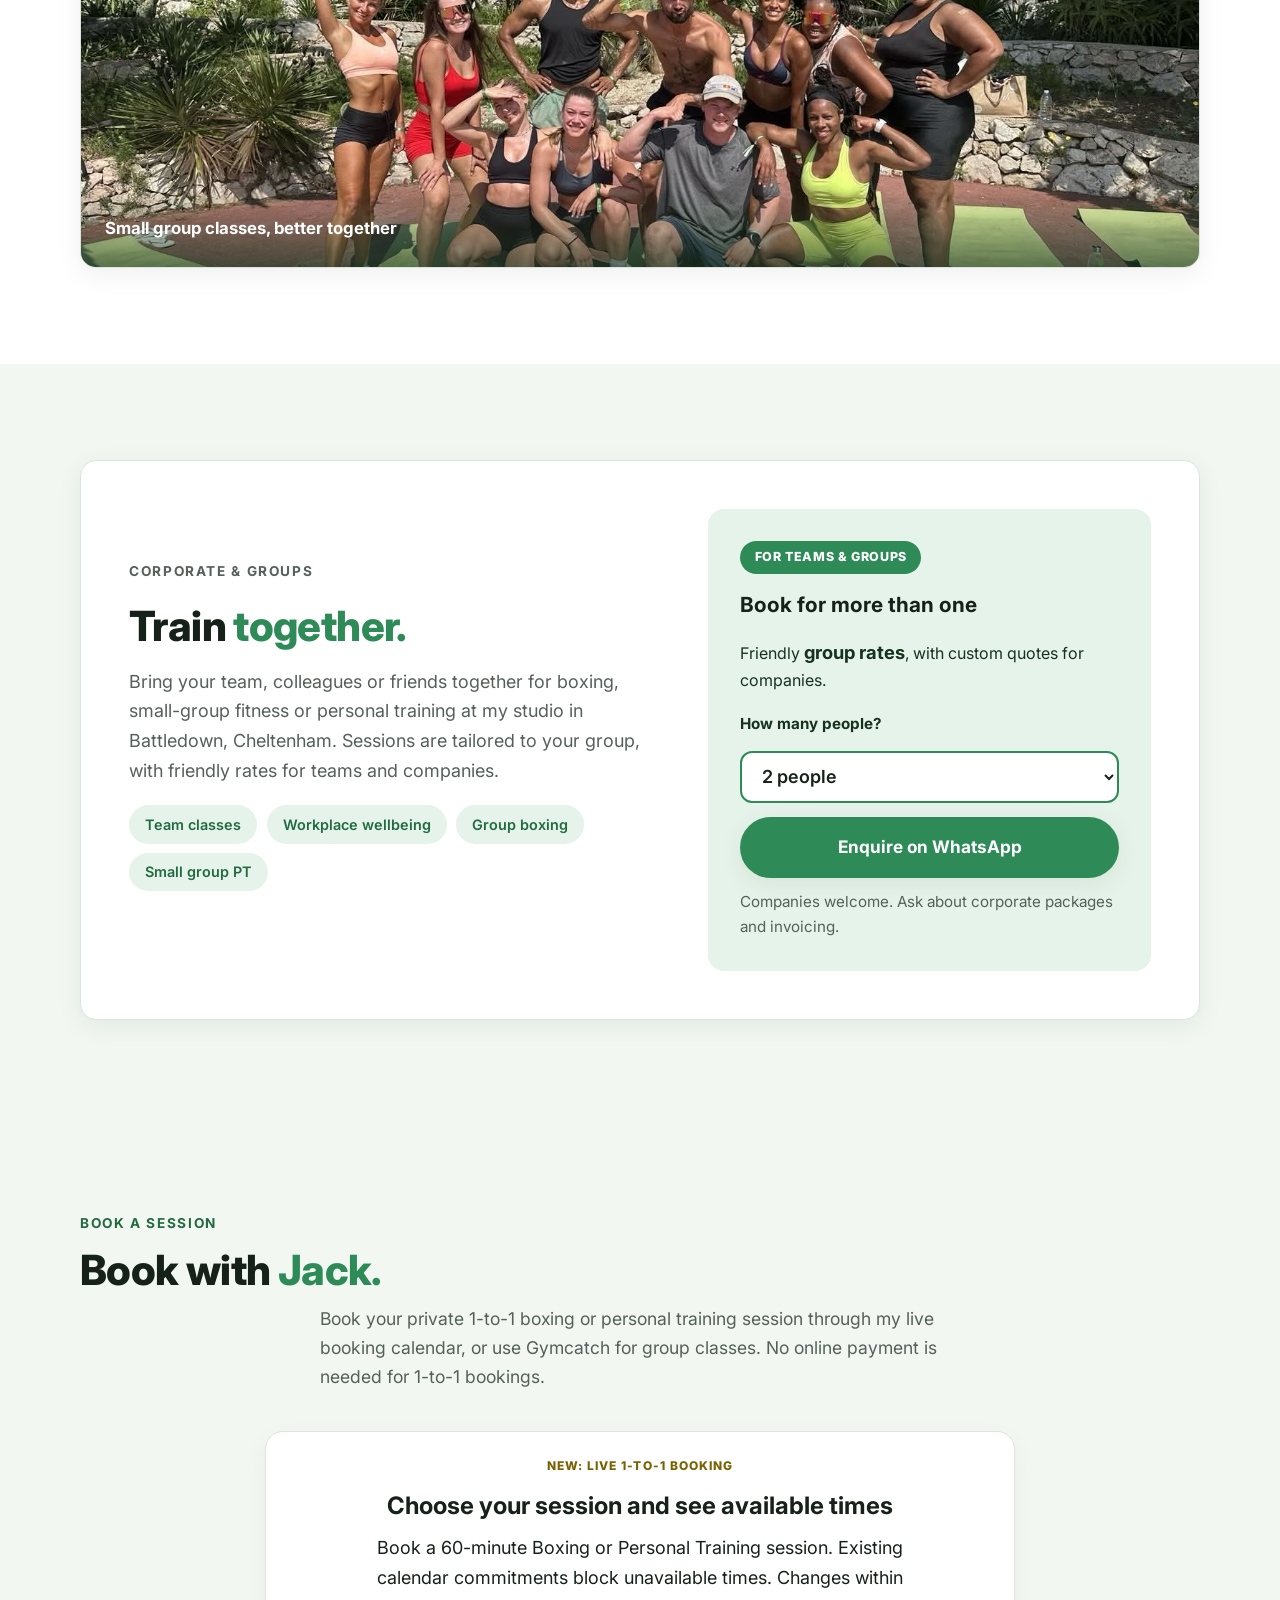
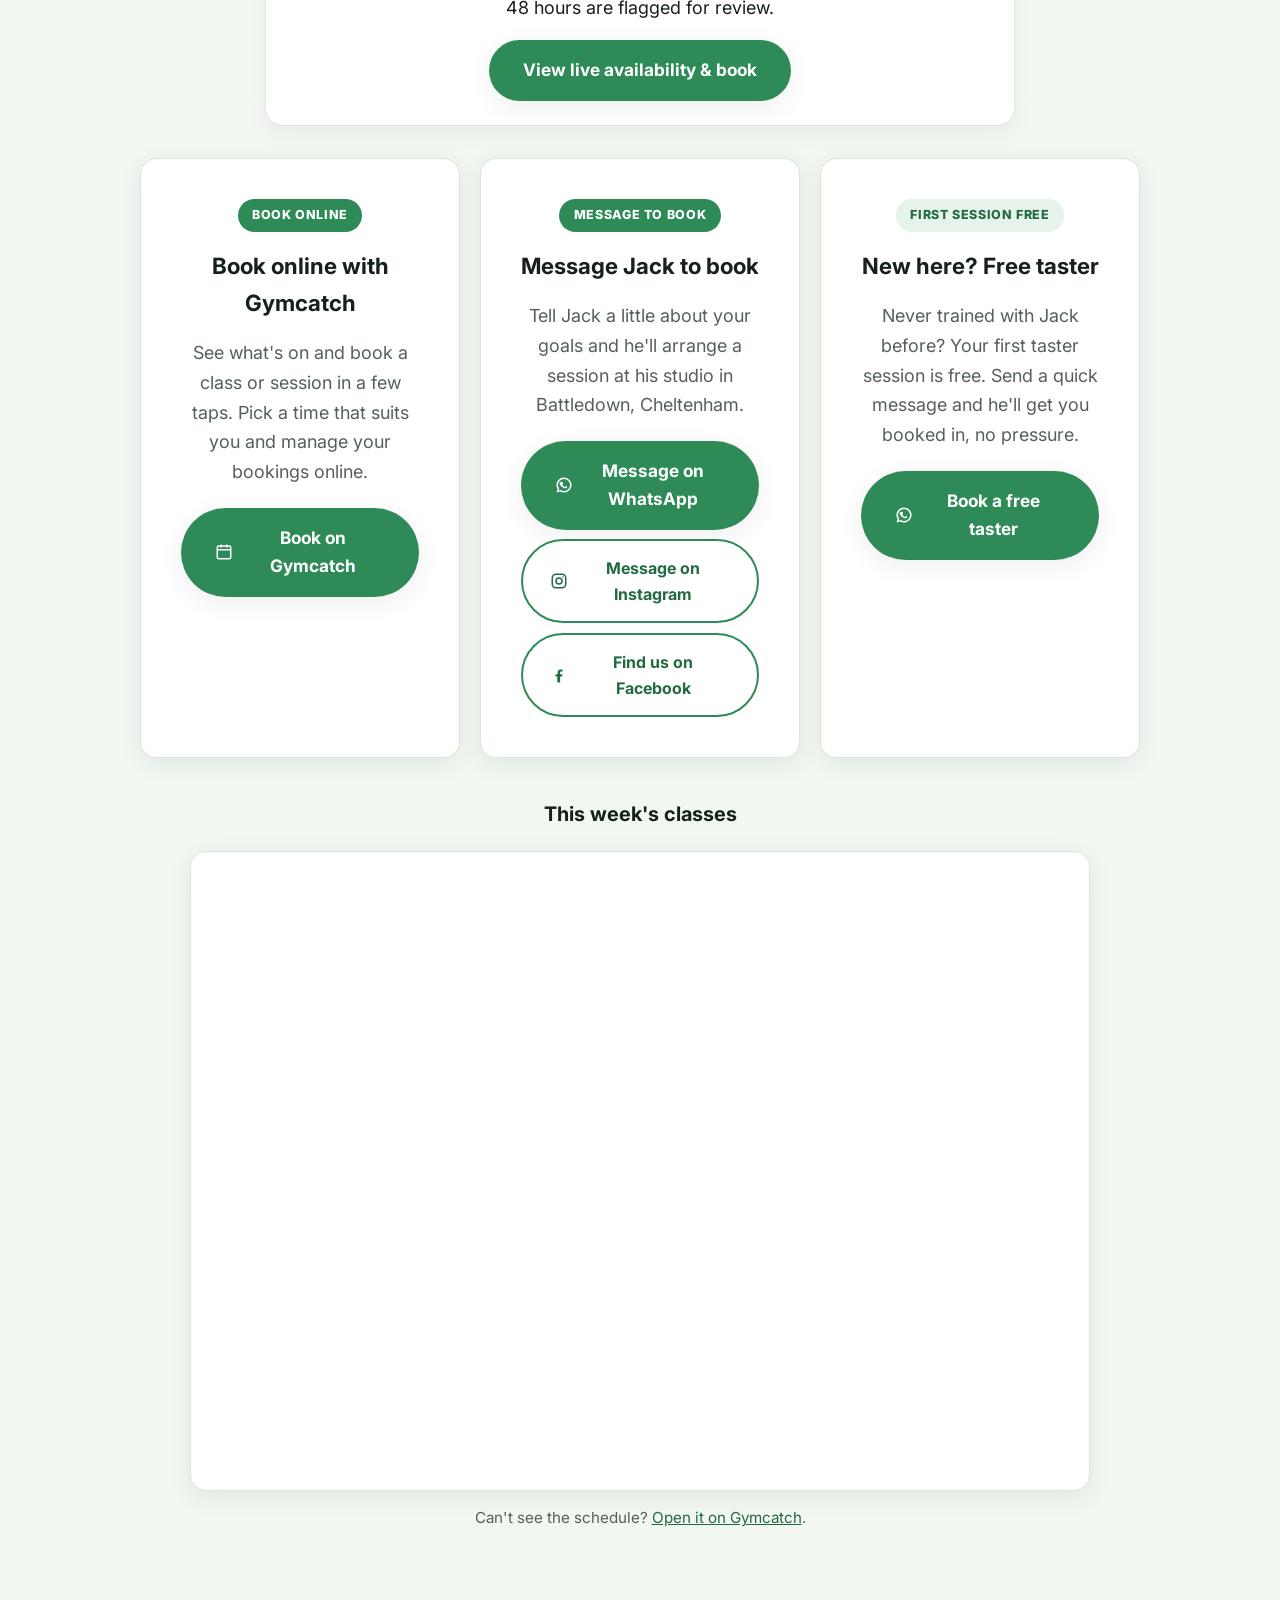
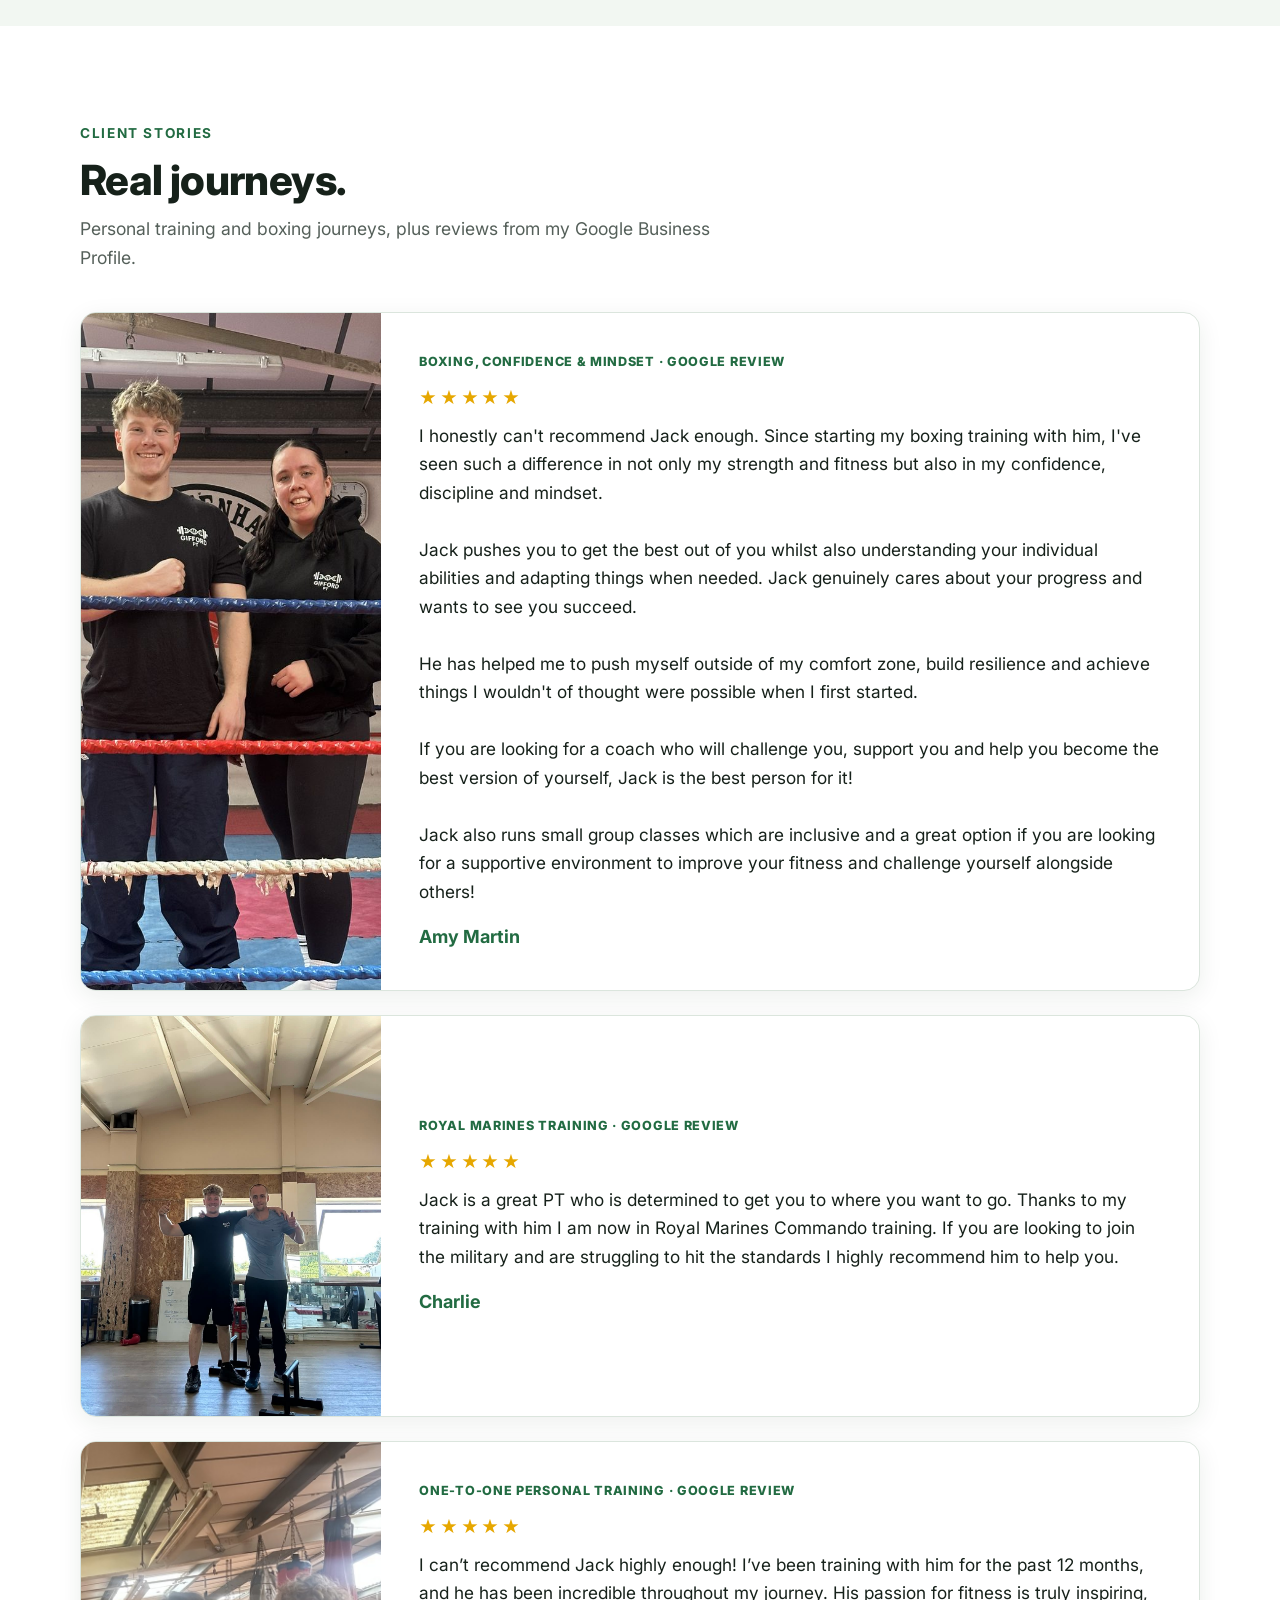
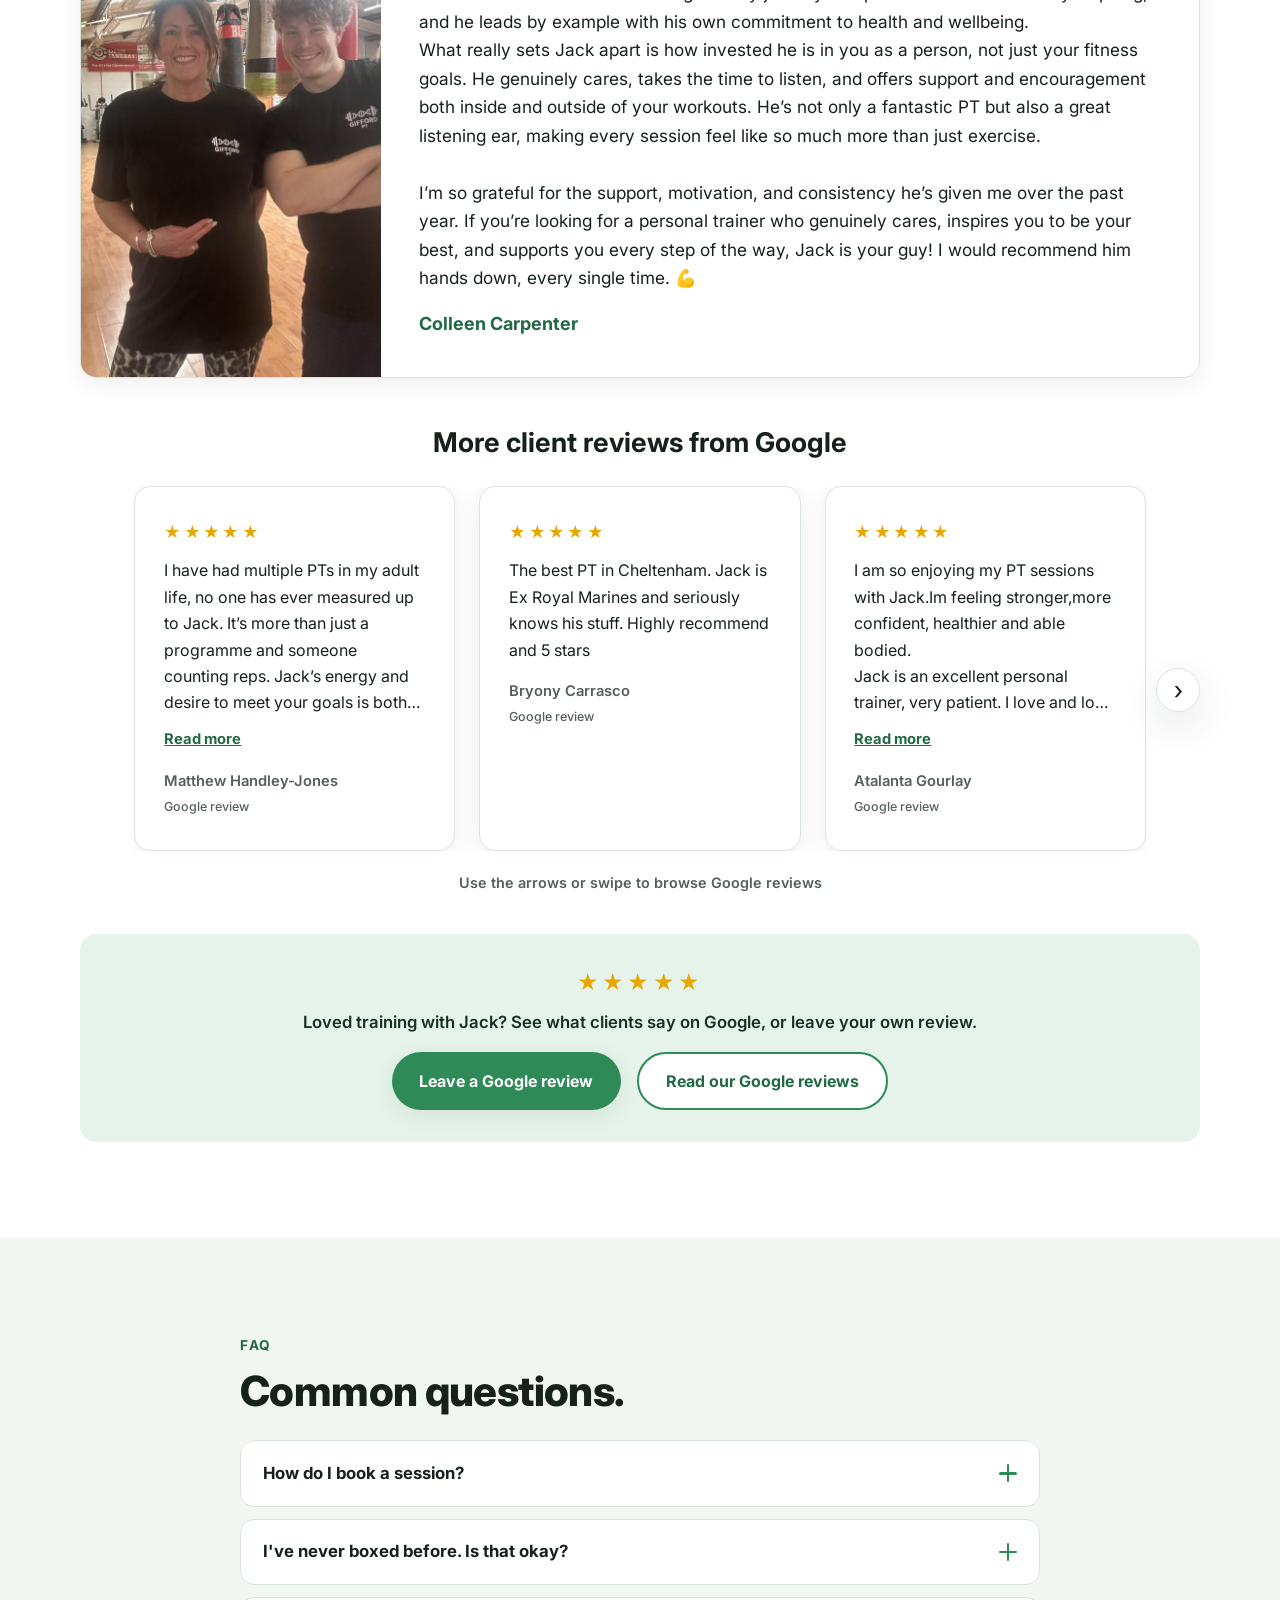
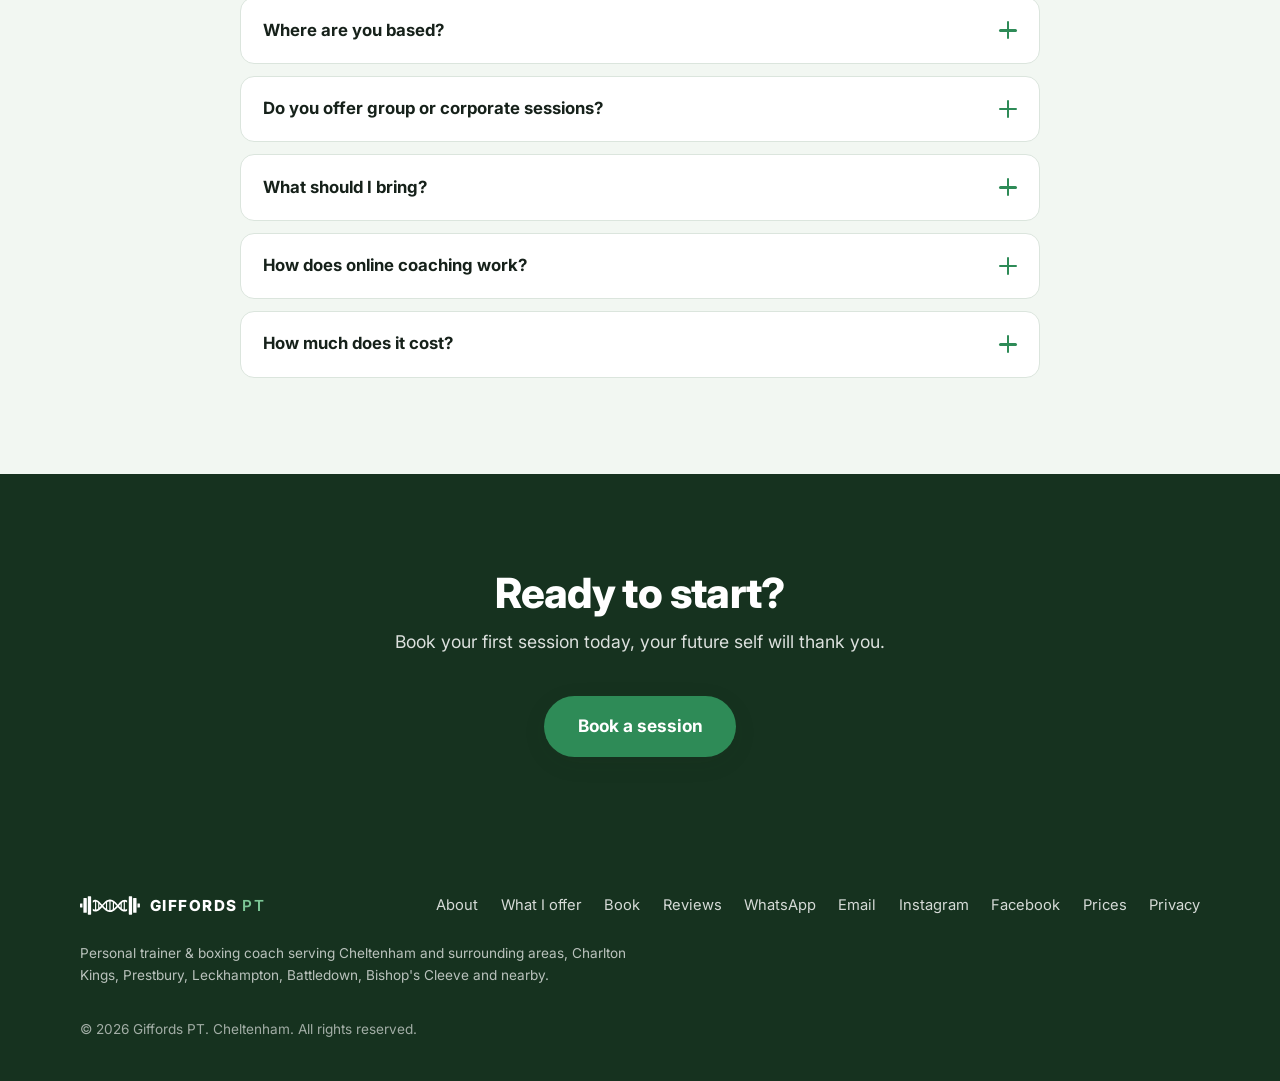
==== commit 6675943e: "Clarify booking alerts on homepage" ====
--- a/index.html
+++ b/index.html
@@ -334,7 +334,7 @@
  <div style="max-width:750px;margin:26px auto 32px;padding:24px;border:1px solid #e1e1e1;border-radius:18px;background:#fff;text-align:center;box-shadow:0 8px 26px rgba(0,0,0,.045)">
   <p style="text-transform:uppercase;letter-spacing:.09em;font-size:12px;font-weight:800;color:#7a6200;margin:0 0 10px">New: live 1-to-1 booking</p>
   <h3 style="margin:0 0 8px;font-size:24px">Choose your session and see available times</h3>
-  <p style="margin:0 auto 18px;max-width:550px">Book a 60-minute Boxing or Personal Training session. Existing calendar commitments block unavailable times. Please allow 48 hours for cancellations.</p>
+  <p style="margin:0 auto 18px;max-width:550px">Book a 60-minute Boxing or Personal Training session. Existing calendar commitments block unavailable times. Changes within 48 hours are flagged for review.</p>
   <a class="btn btn-primary btn-lg" href="/booking.html" style="display:inline-flex;align-items:center;justify-content:center;gap:7px">View live availability &amp; book</a>
  </div>
 
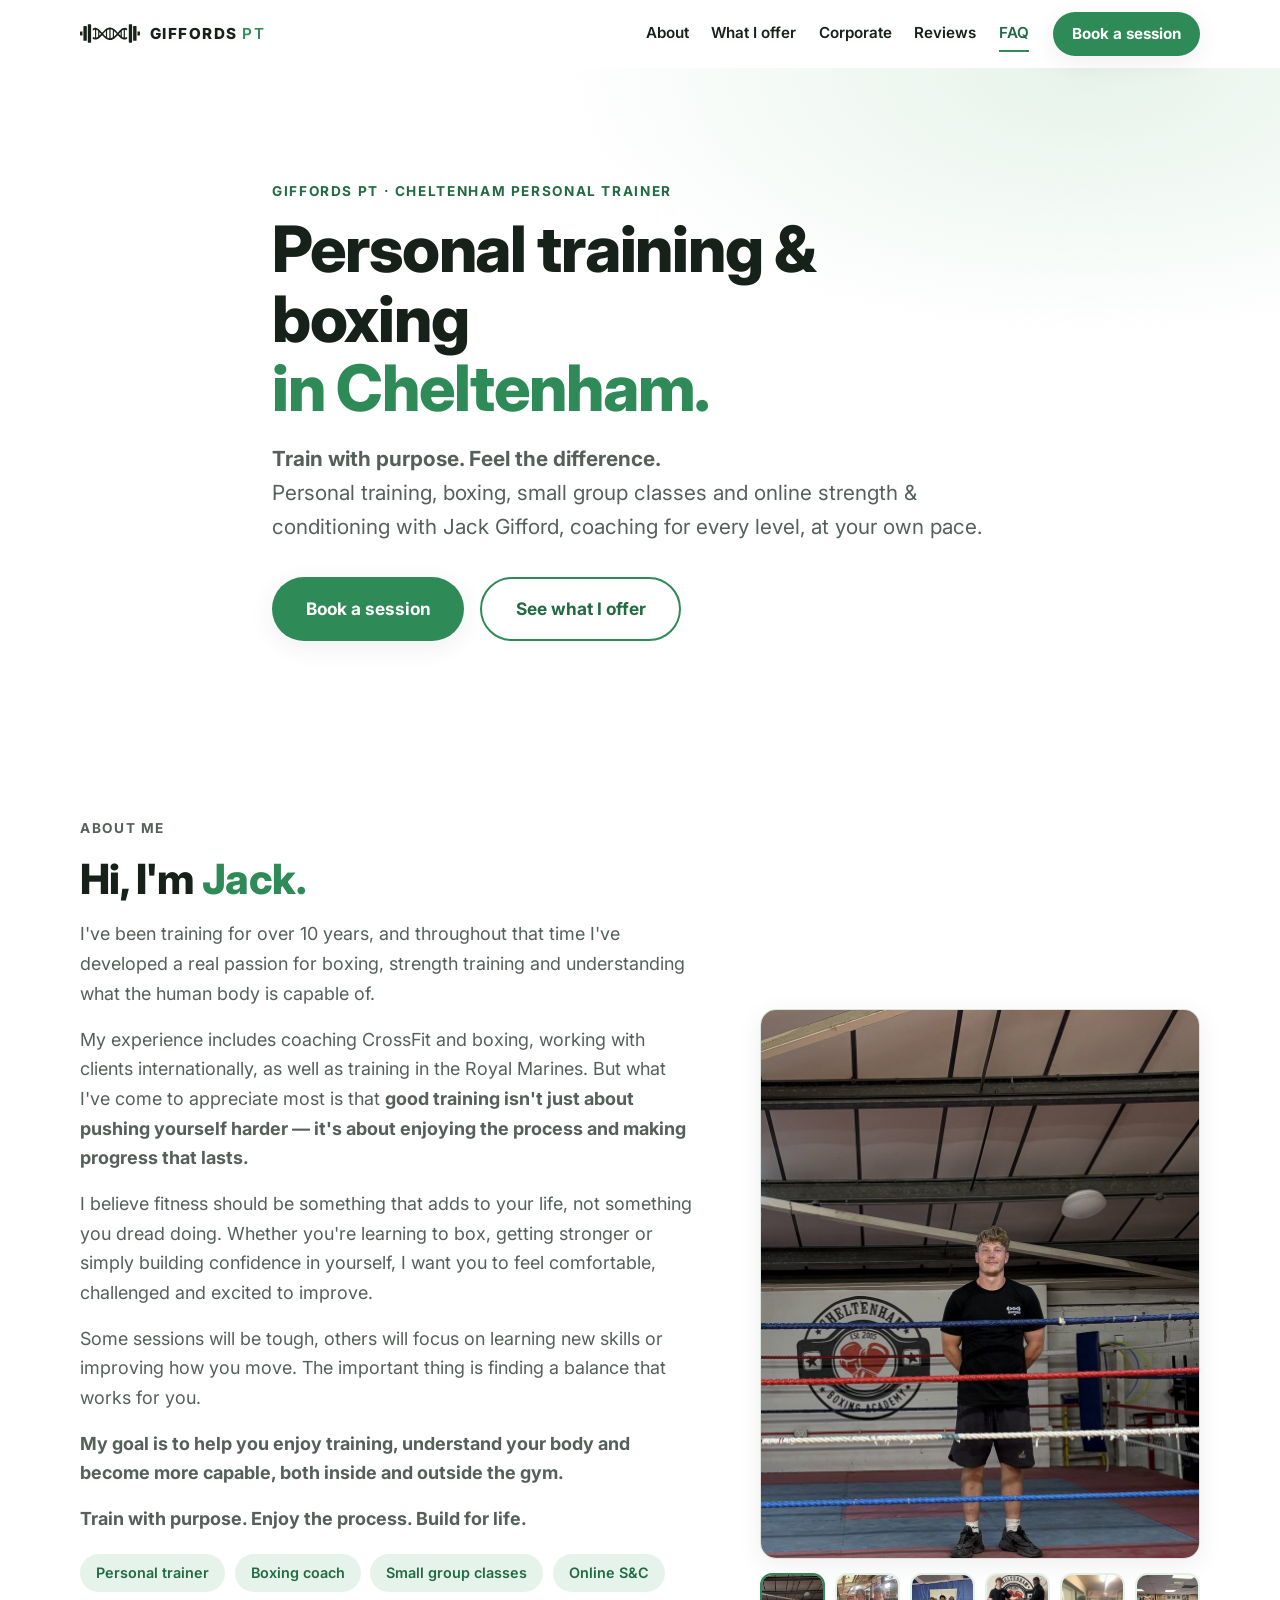
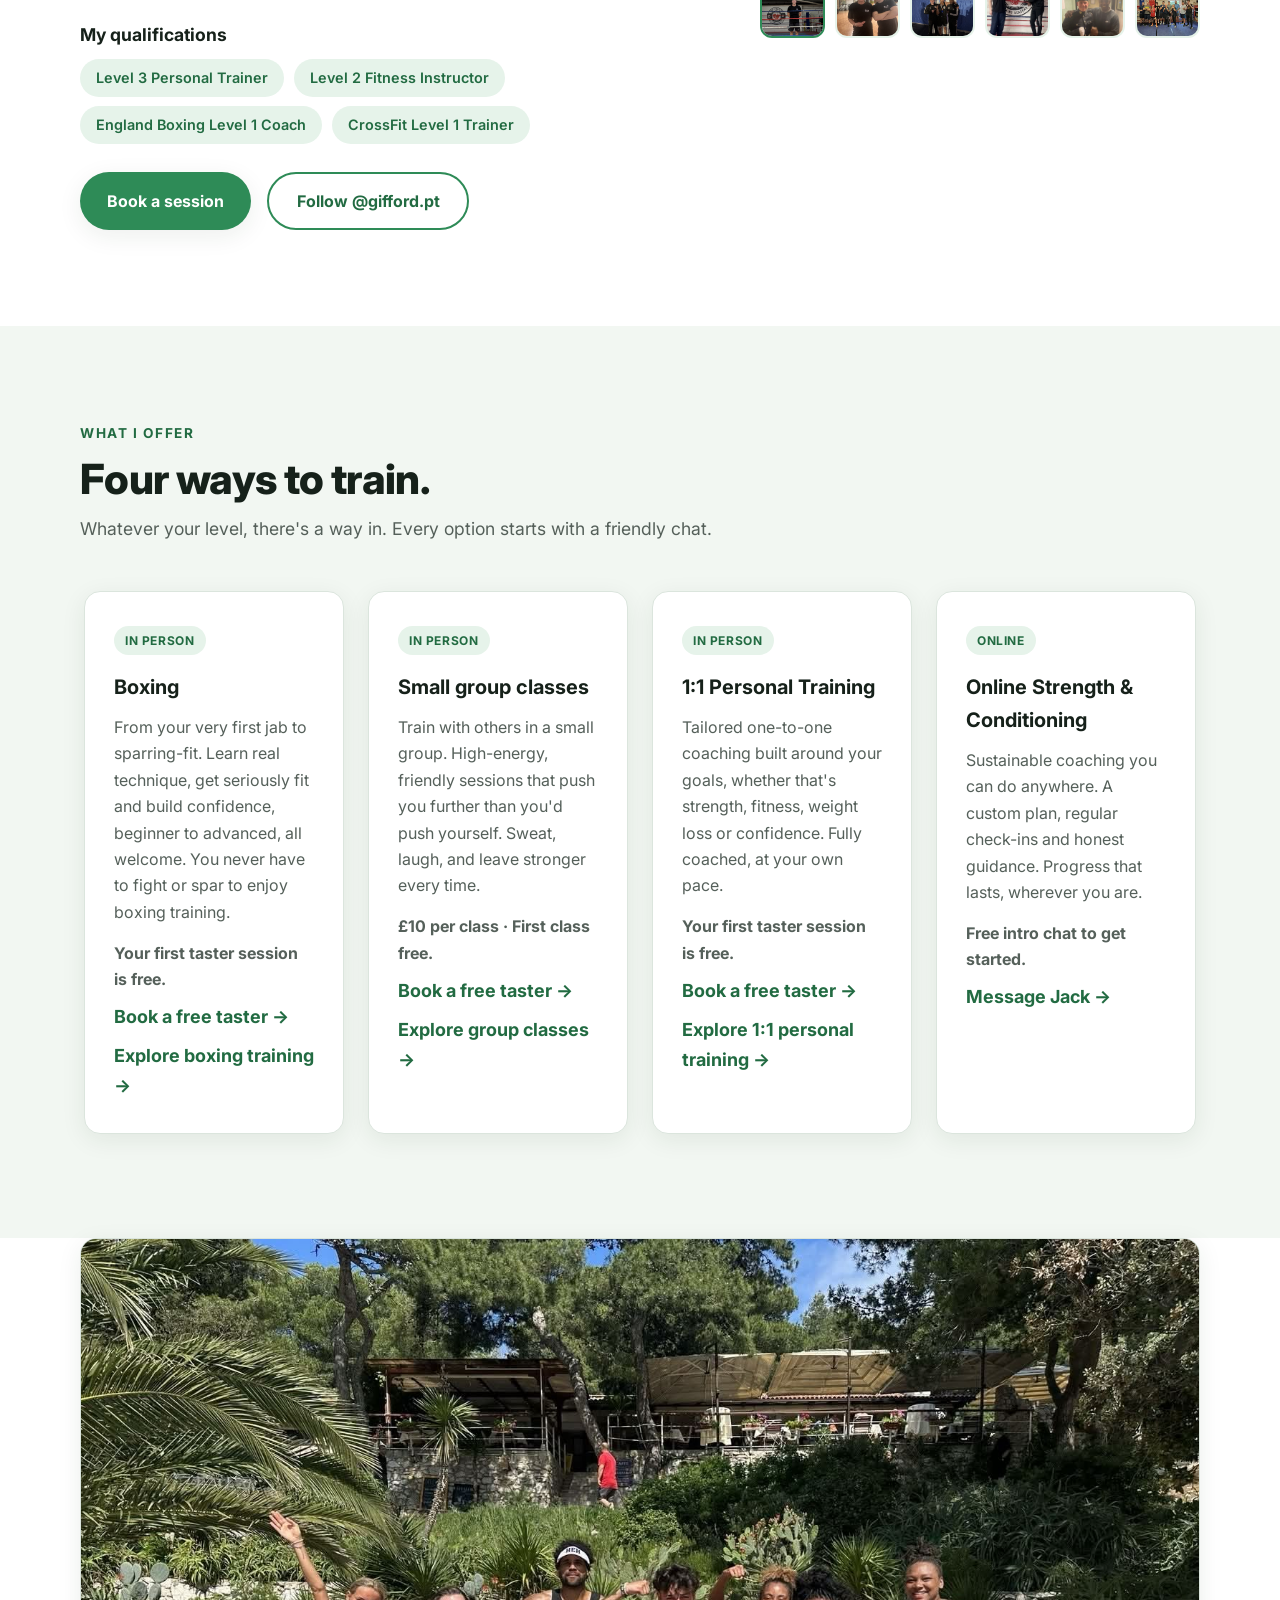
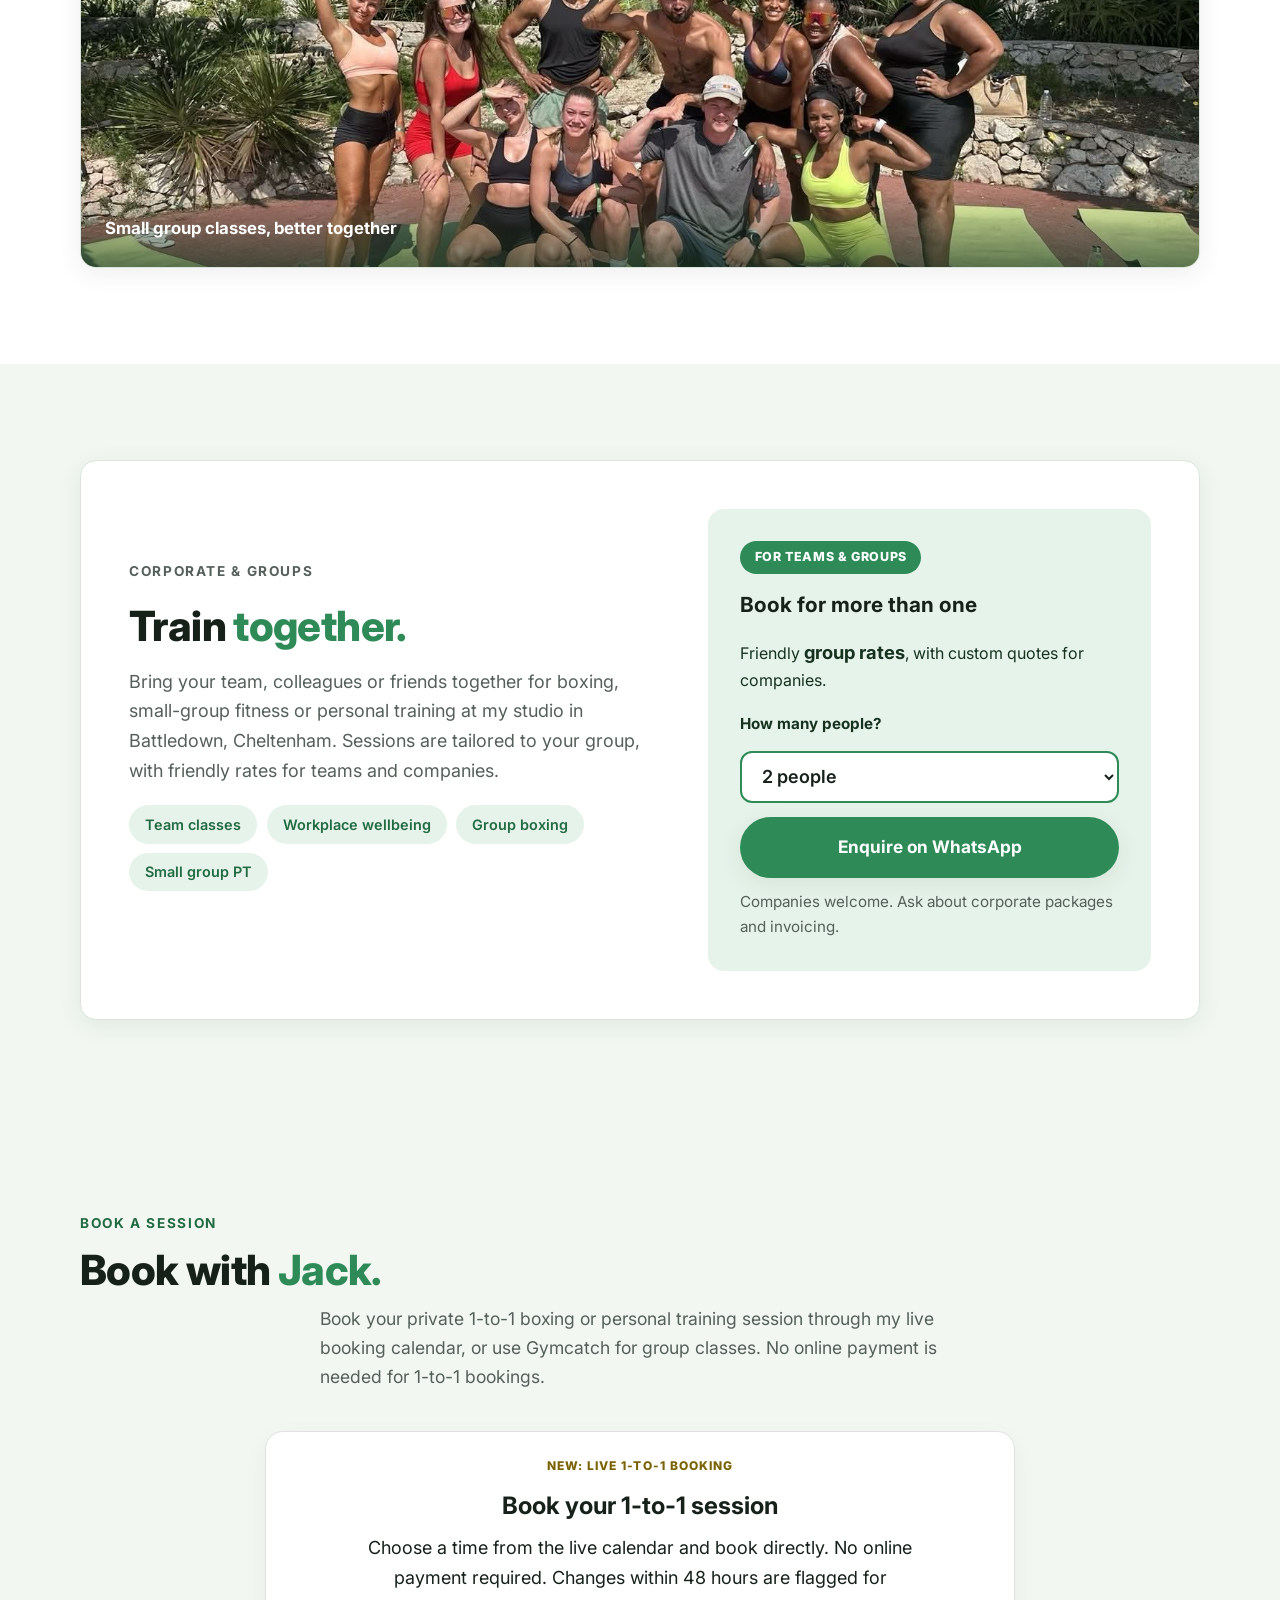
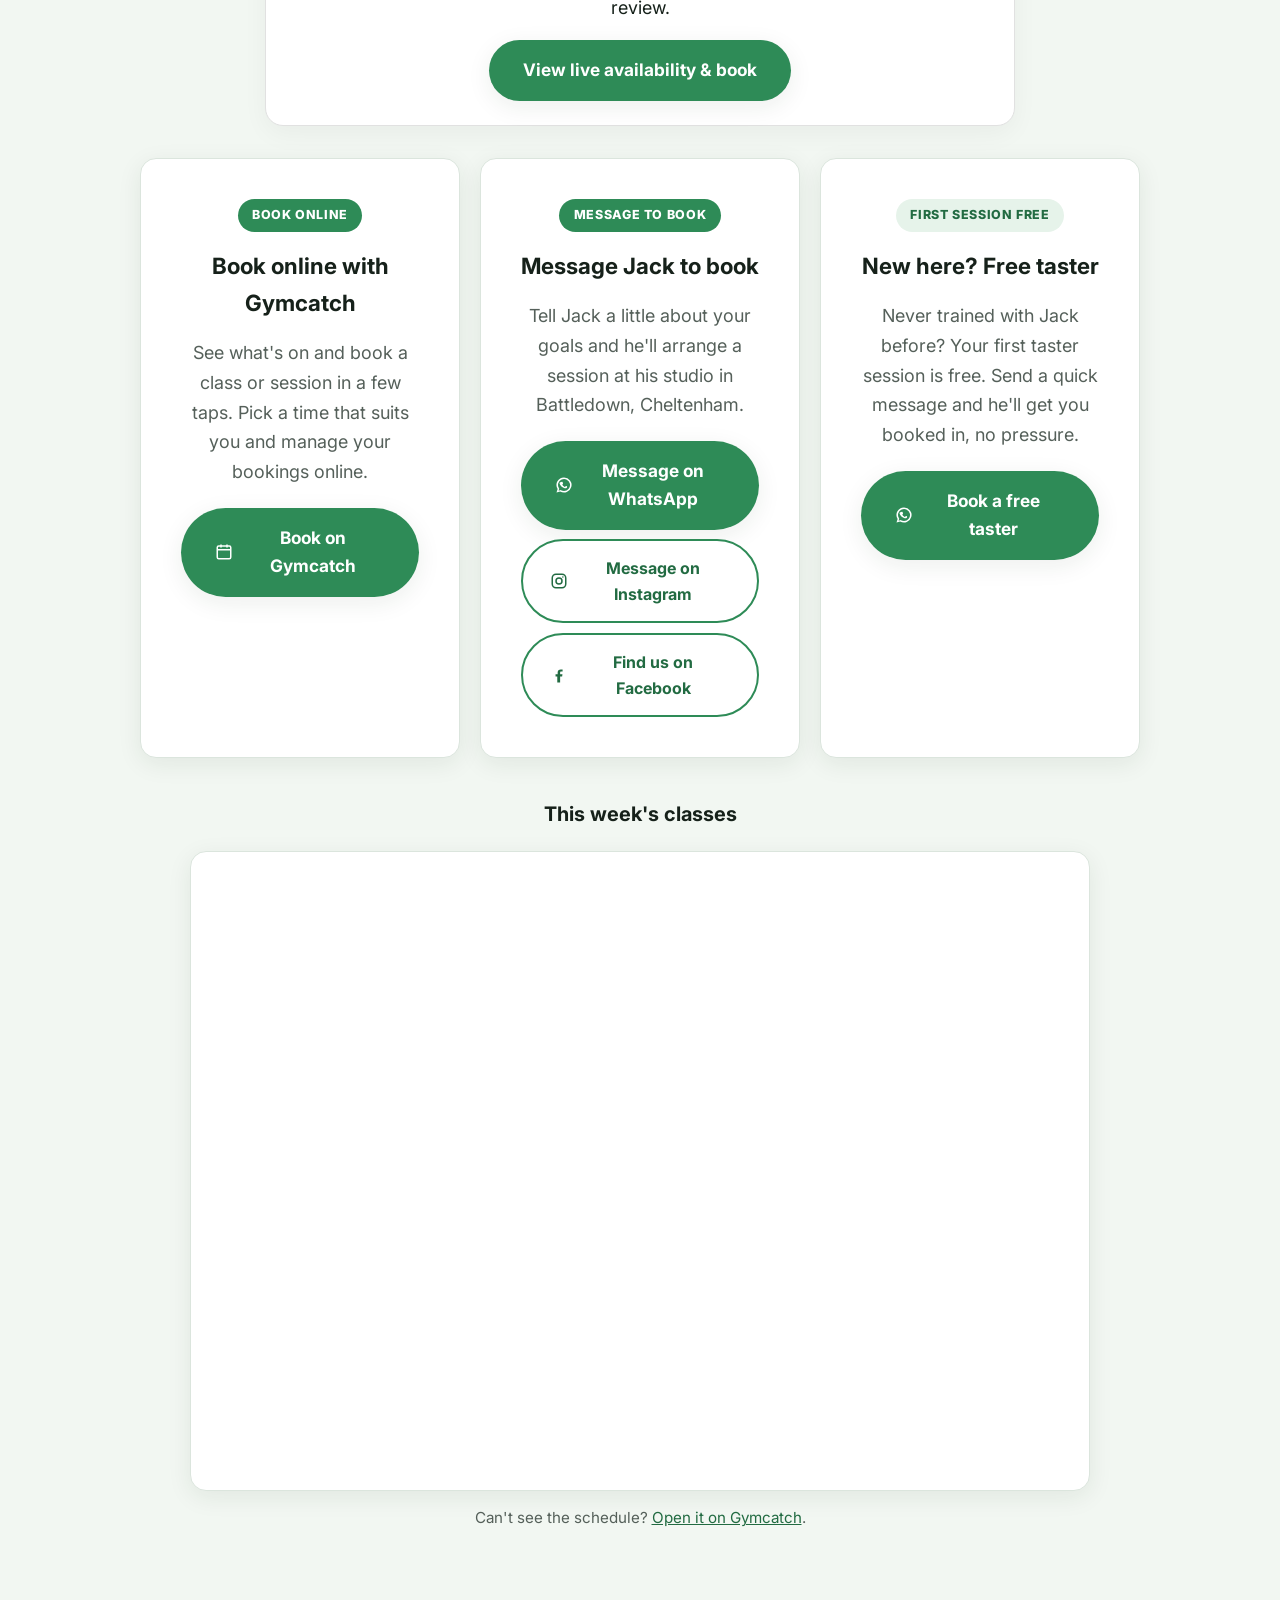
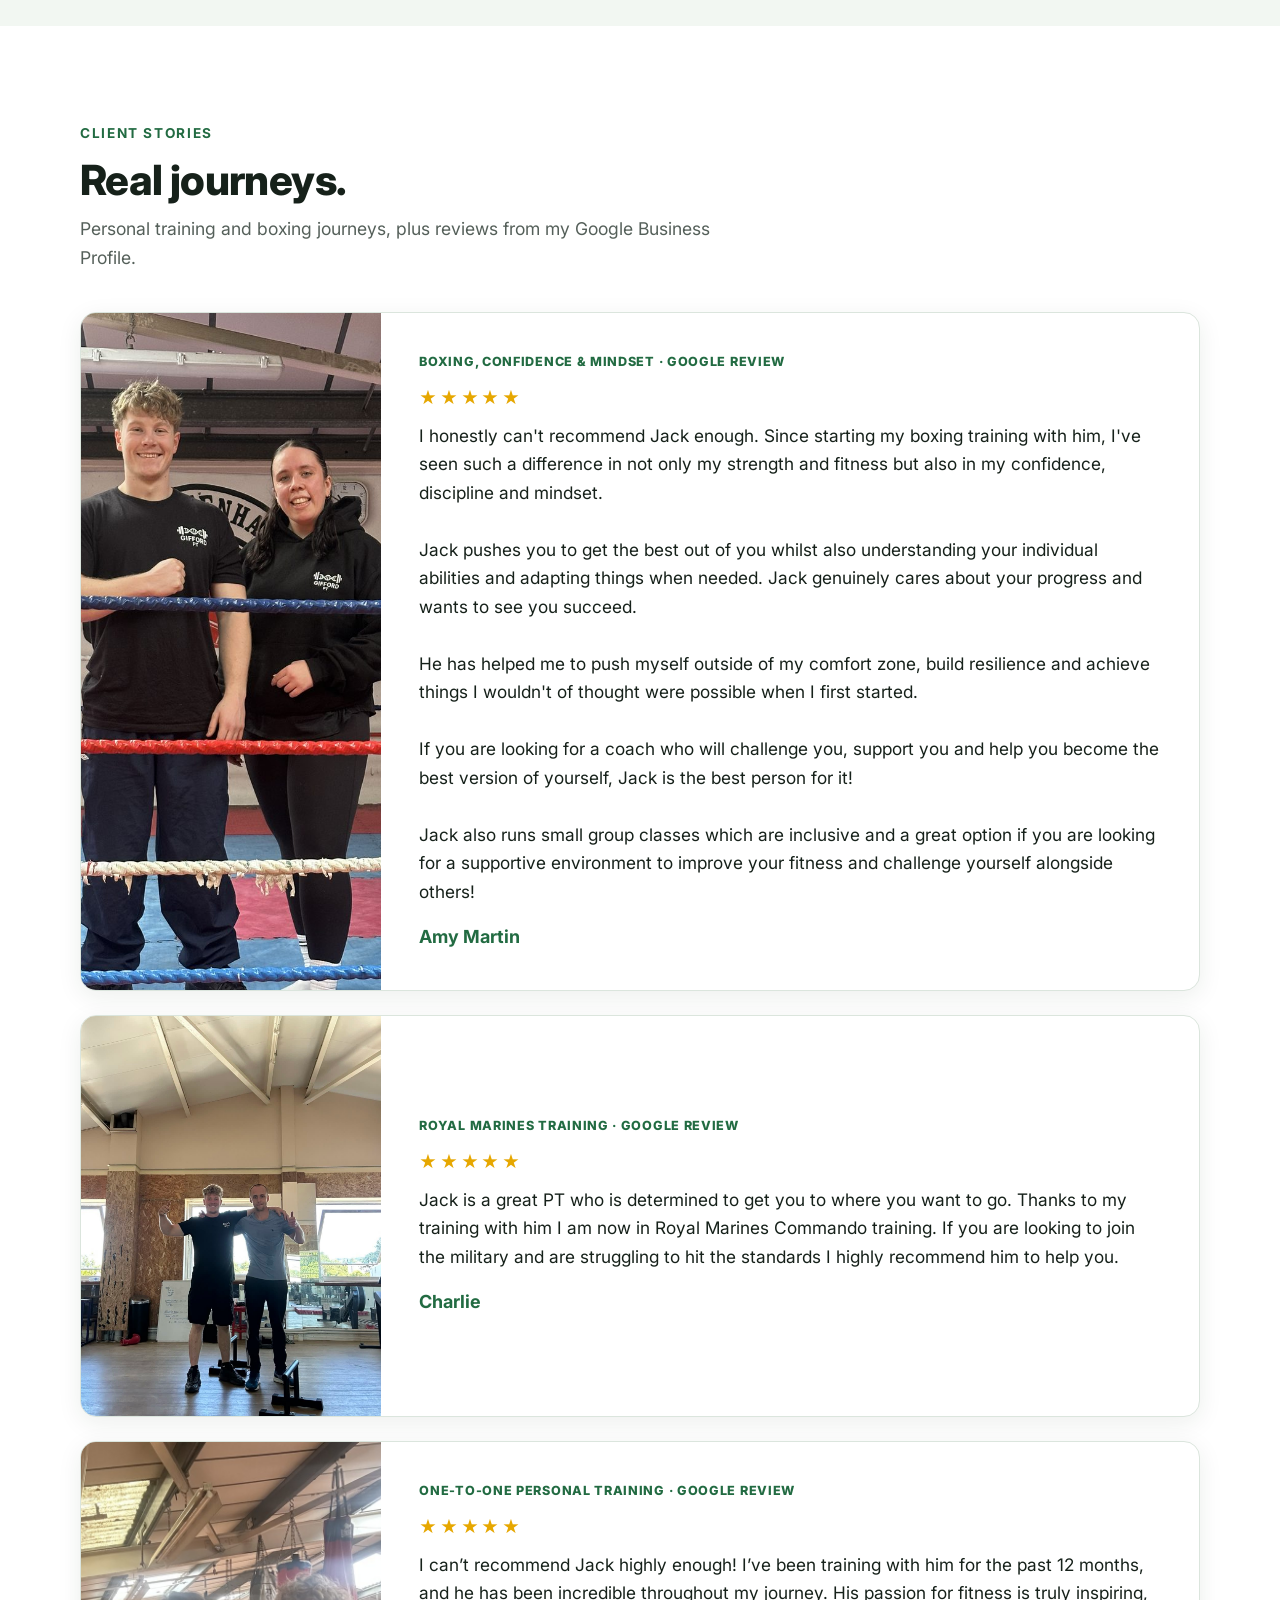
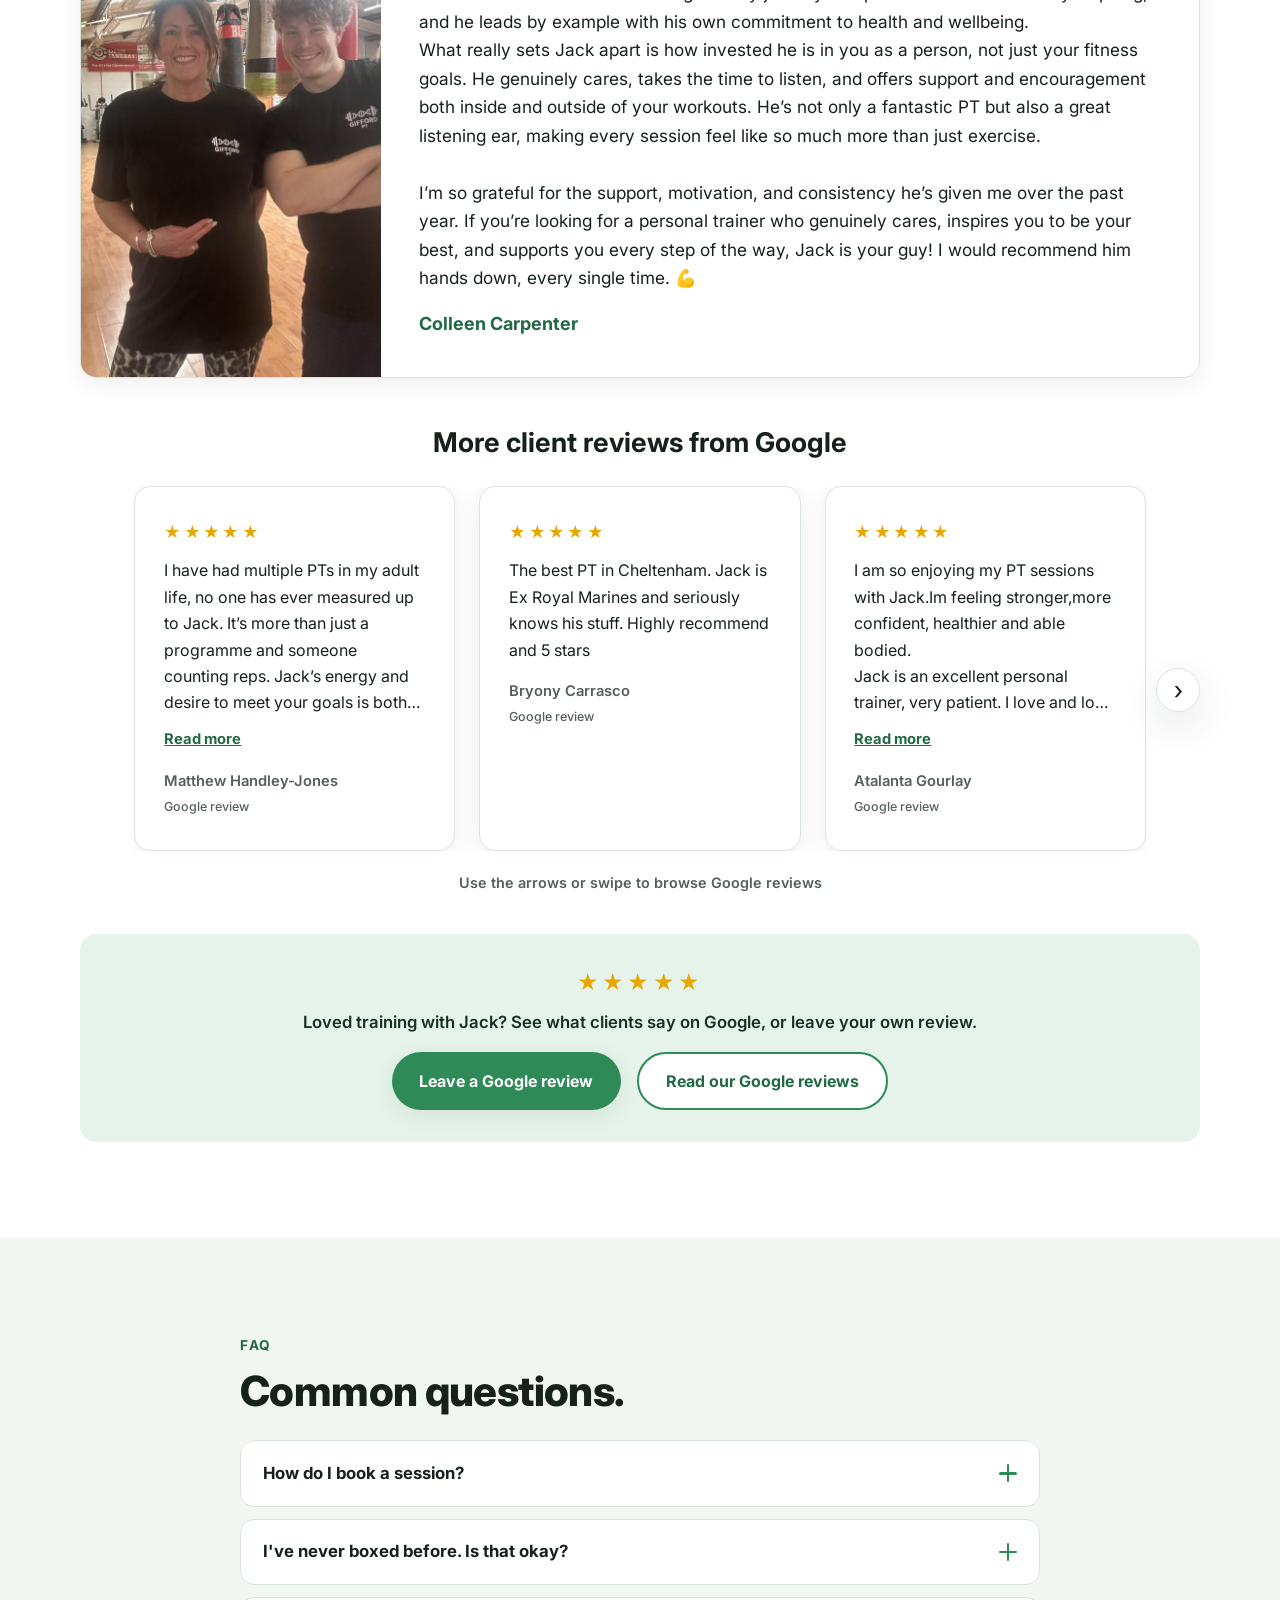
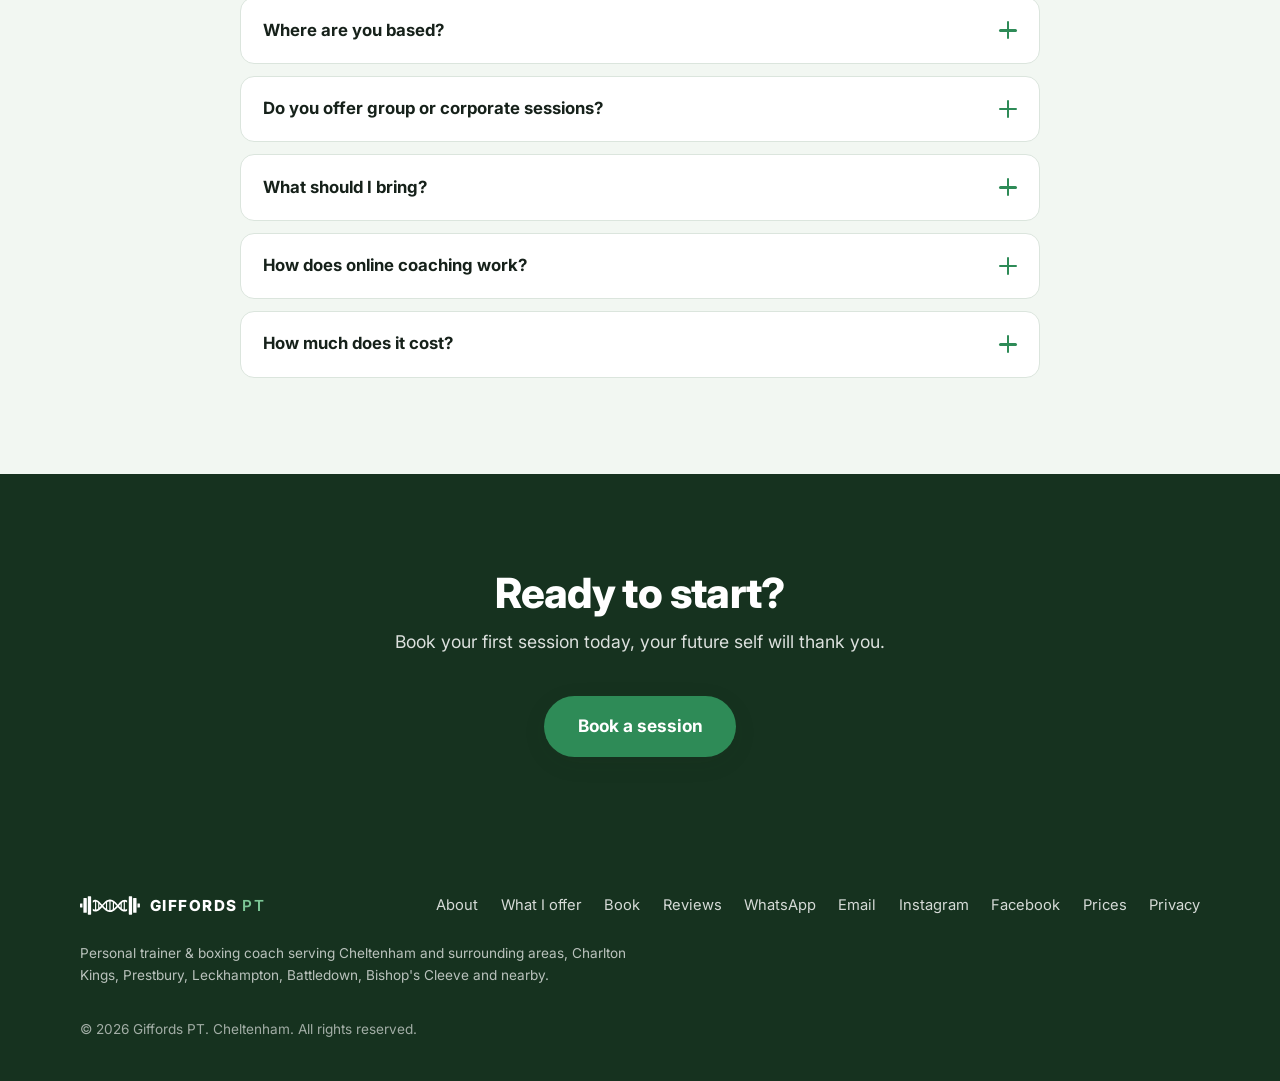
==== commit 8199dbdf: "Use one unified 1-to-1 session CTA on homepage" ====
--- a/index.html
+++ b/index.html
@@ -333,8 +333,8 @@
  <p class="section-sub center-sub">Book your private 1-to-1 boxing or personal training session through my live booking calendar, or use Gymcatch for group classes. No online payment is needed for 1-to-1 bookings.</p>
  <div style="max-width:750px;margin:26px auto 32px;padding:24px;border:1px solid #e1e1e1;border-radius:18px;background:#fff;text-align:center;box-shadow:0 8px 26px rgba(0,0,0,.045)">
   <p style="text-transform:uppercase;letter-spacing:.09em;font-size:12px;font-weight:800;color:#7a6200;margin:0 0 10px">New: live 1-to-1 booking</p>
-  <h3 style="margin:0 0 8px;font-size:24px">Choose your session and see available times</h3>
-  <p style="margin:0 auto 18px;max-width:550px">Book a 60-minute Boxing or Personal Training session. Existing calendar commitments block unavailable times. Changes within 48 hours are flagged for review.</p>
+  <h3 style="margin:0 0 8px;font-size:24px">Book your 1-to-1 session</h3>
+  <p style="margin:0 auto 18px;max-width:550px">Choose a time from the live calendar and book directly. No online payment required. Changes within 48 hours are flagged for review.</p>
   <a class="btn btn-primary btn-lg" href="/booking.html" style="display:inline-flex;align-items:center;justify-content:center;gap:7px">View live availability &amp; book</a>
  </div>
 
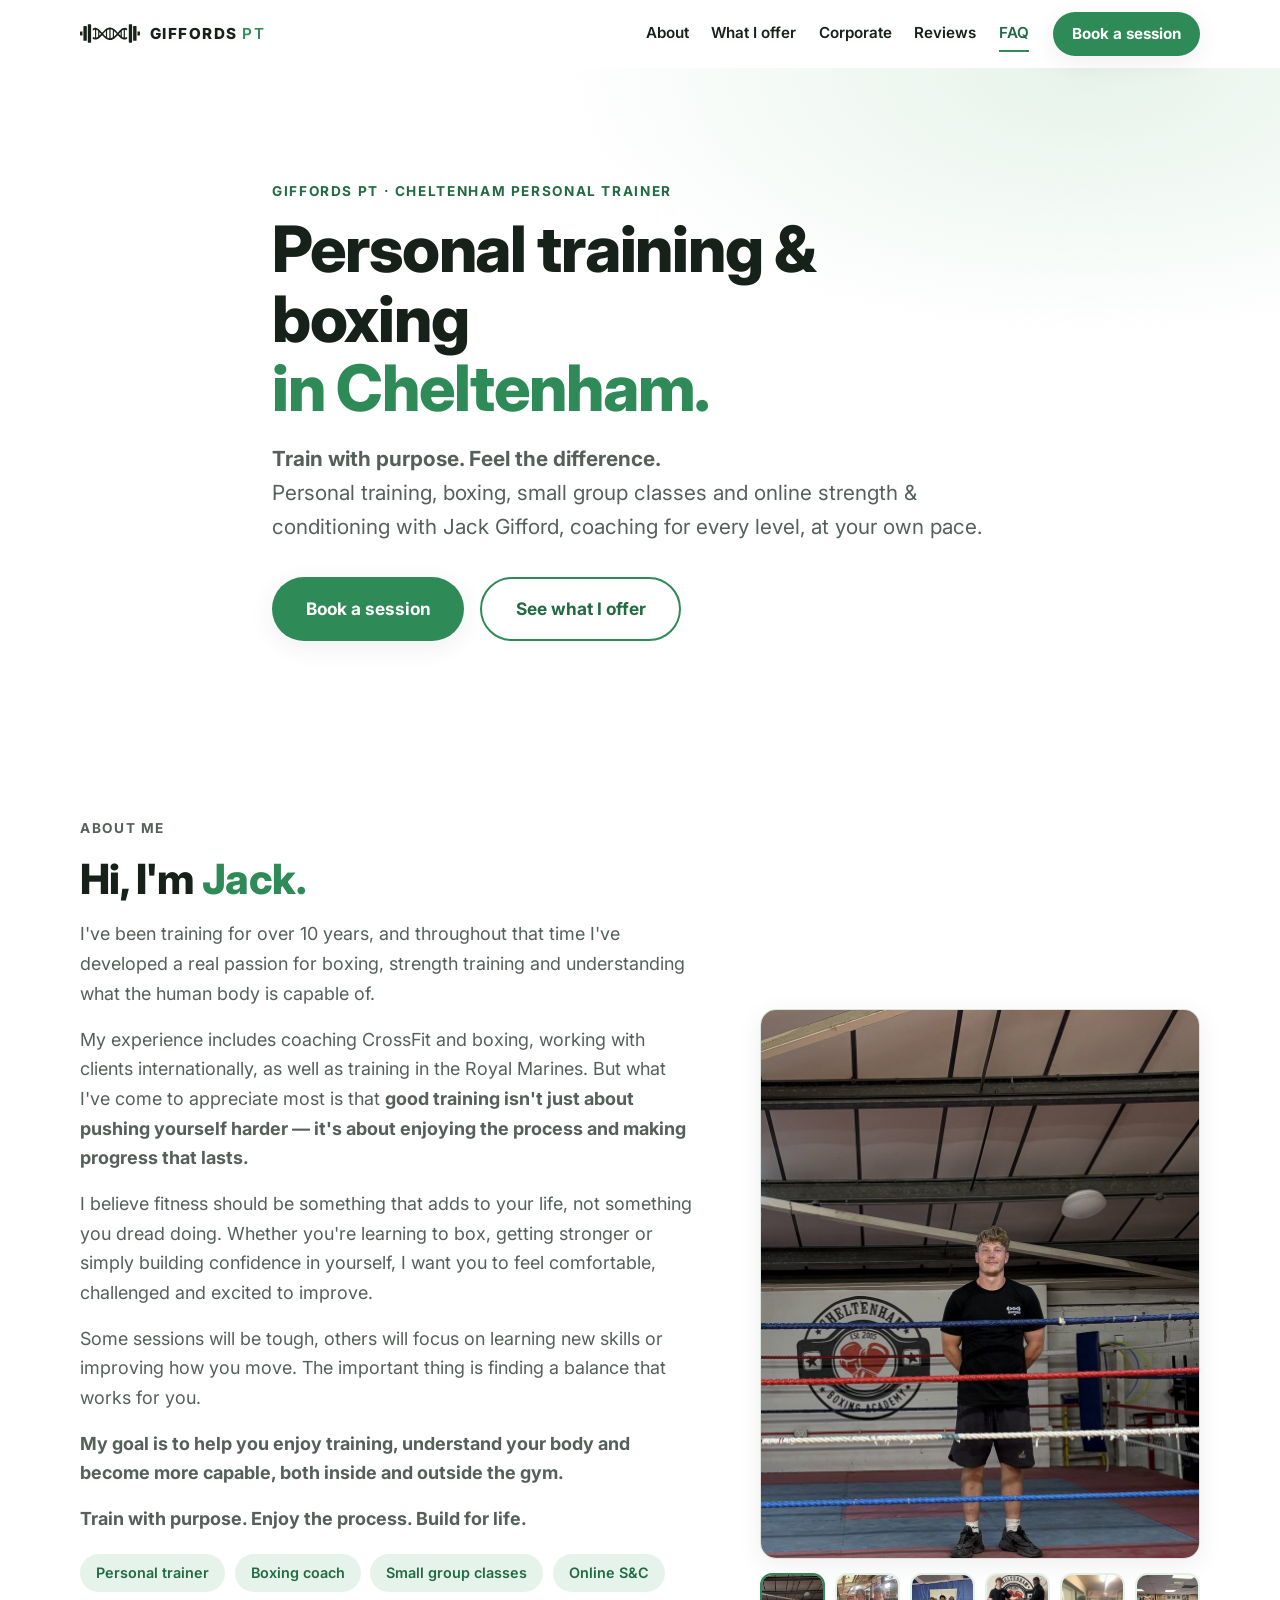
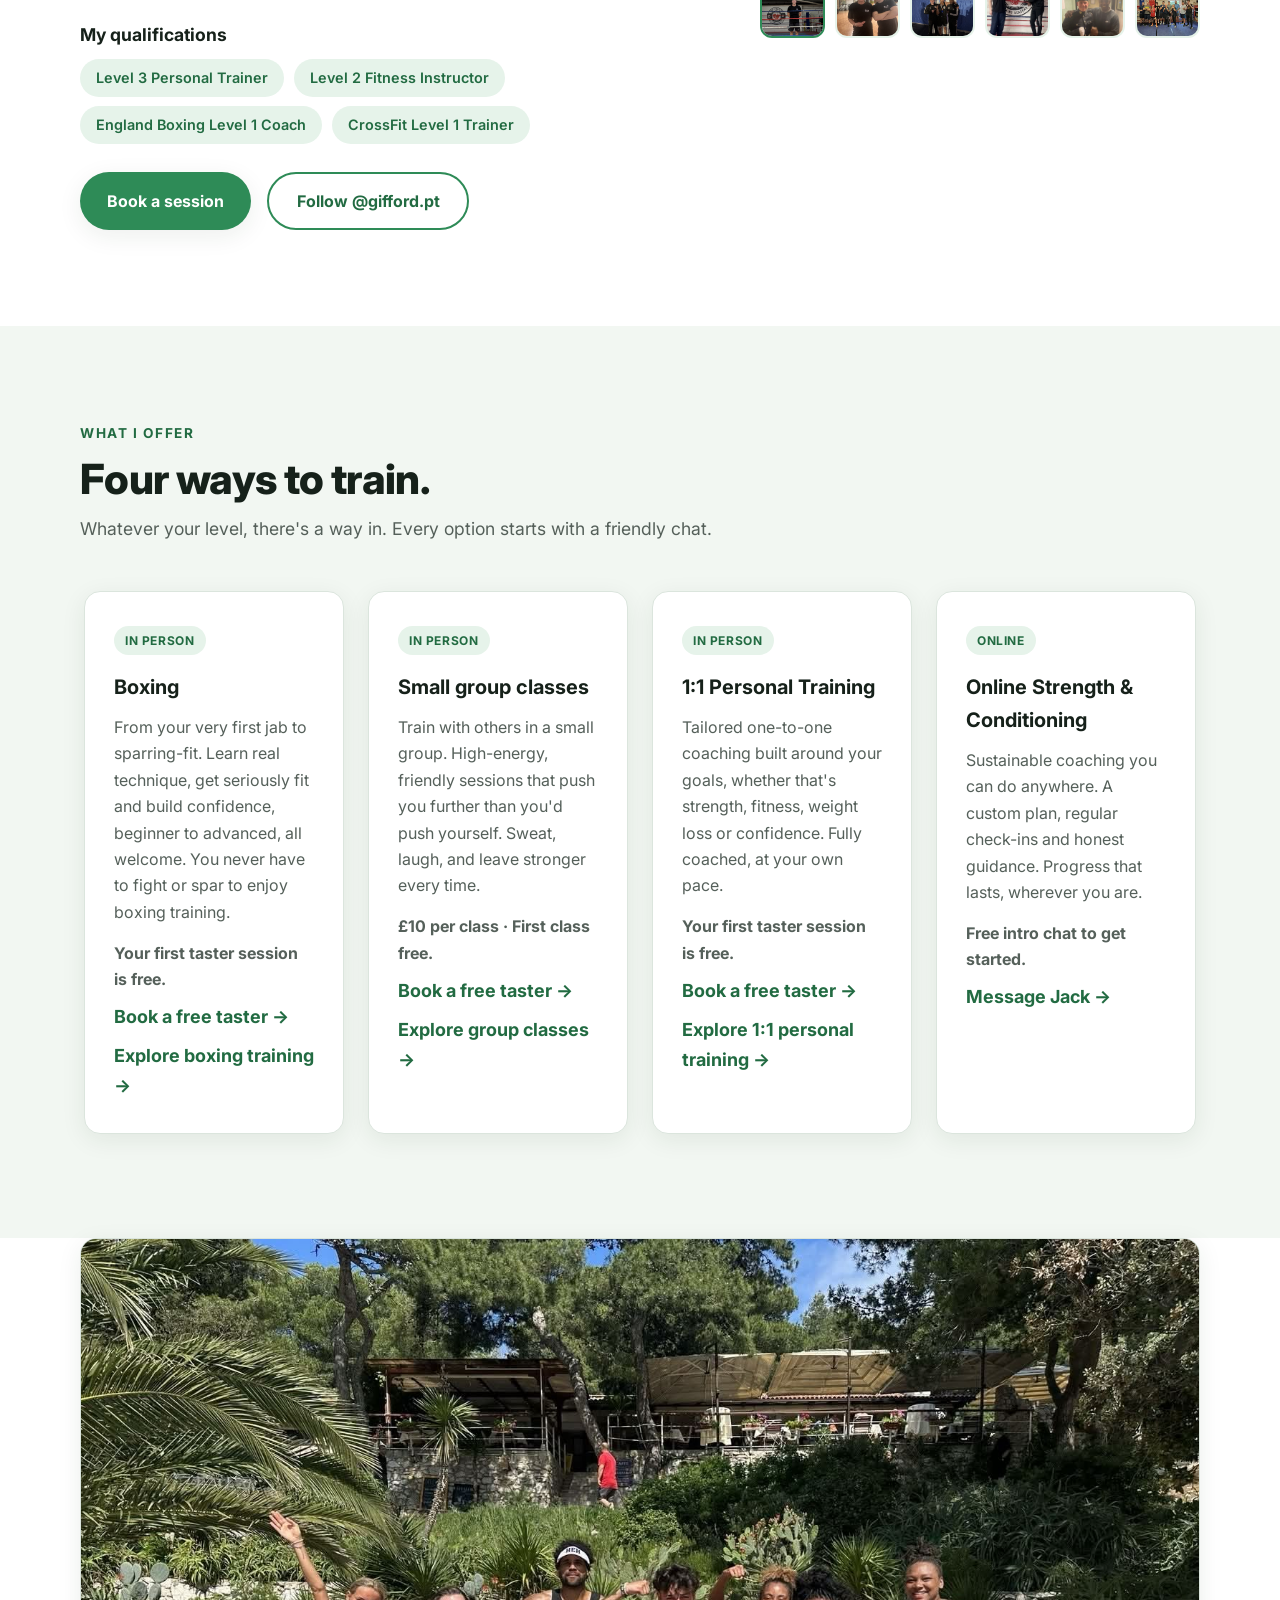
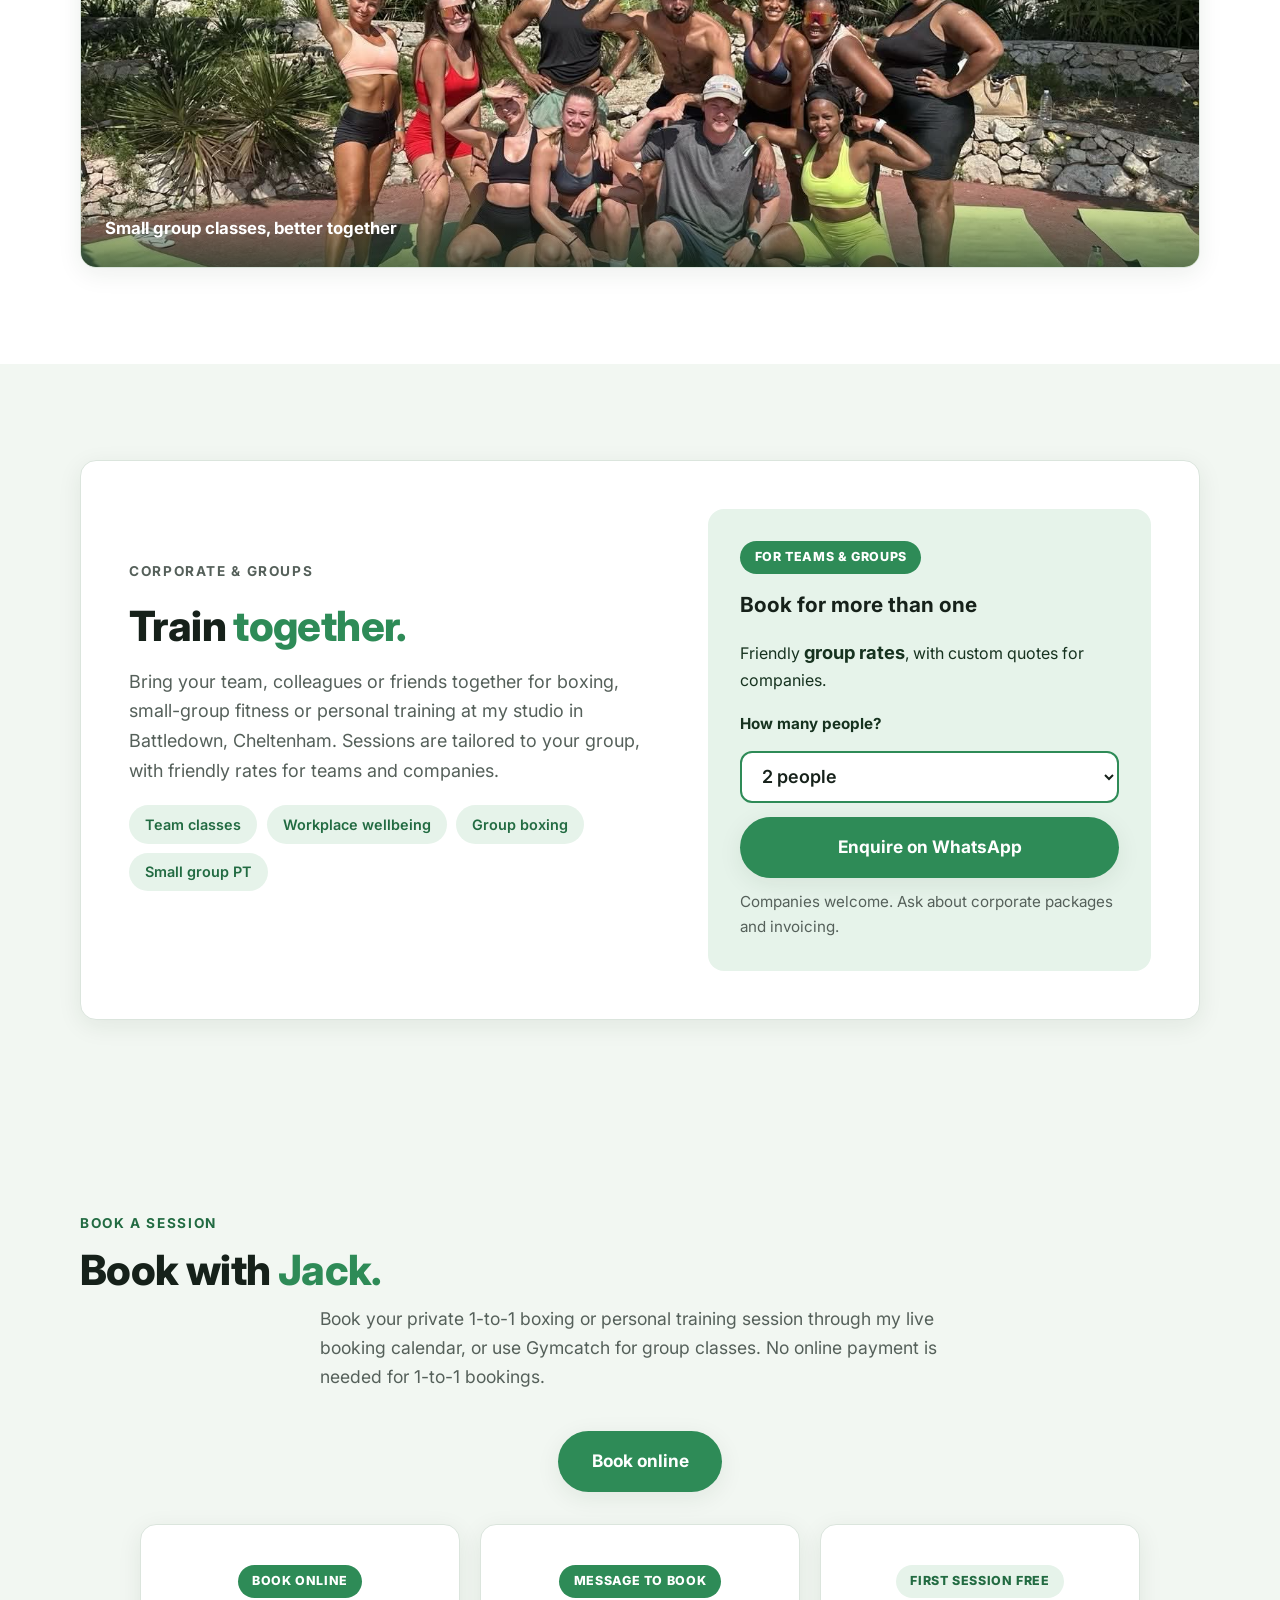
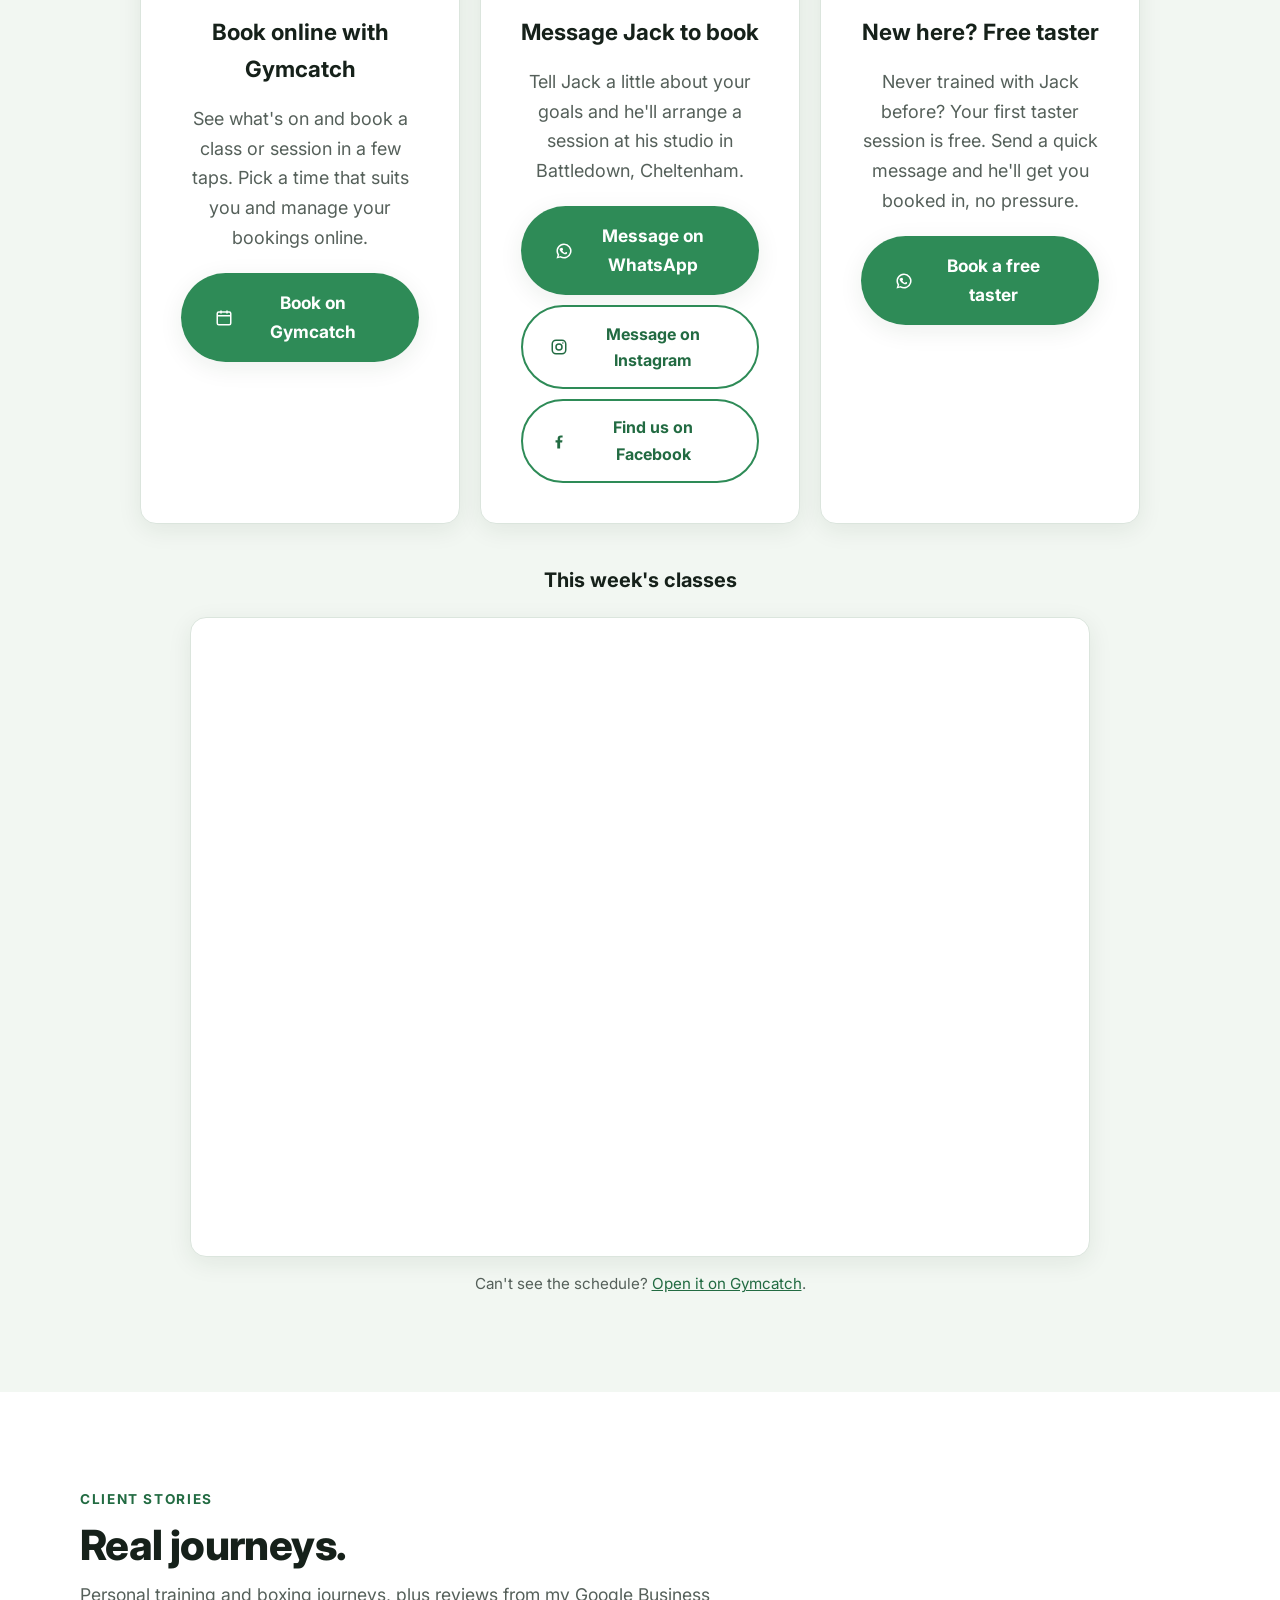
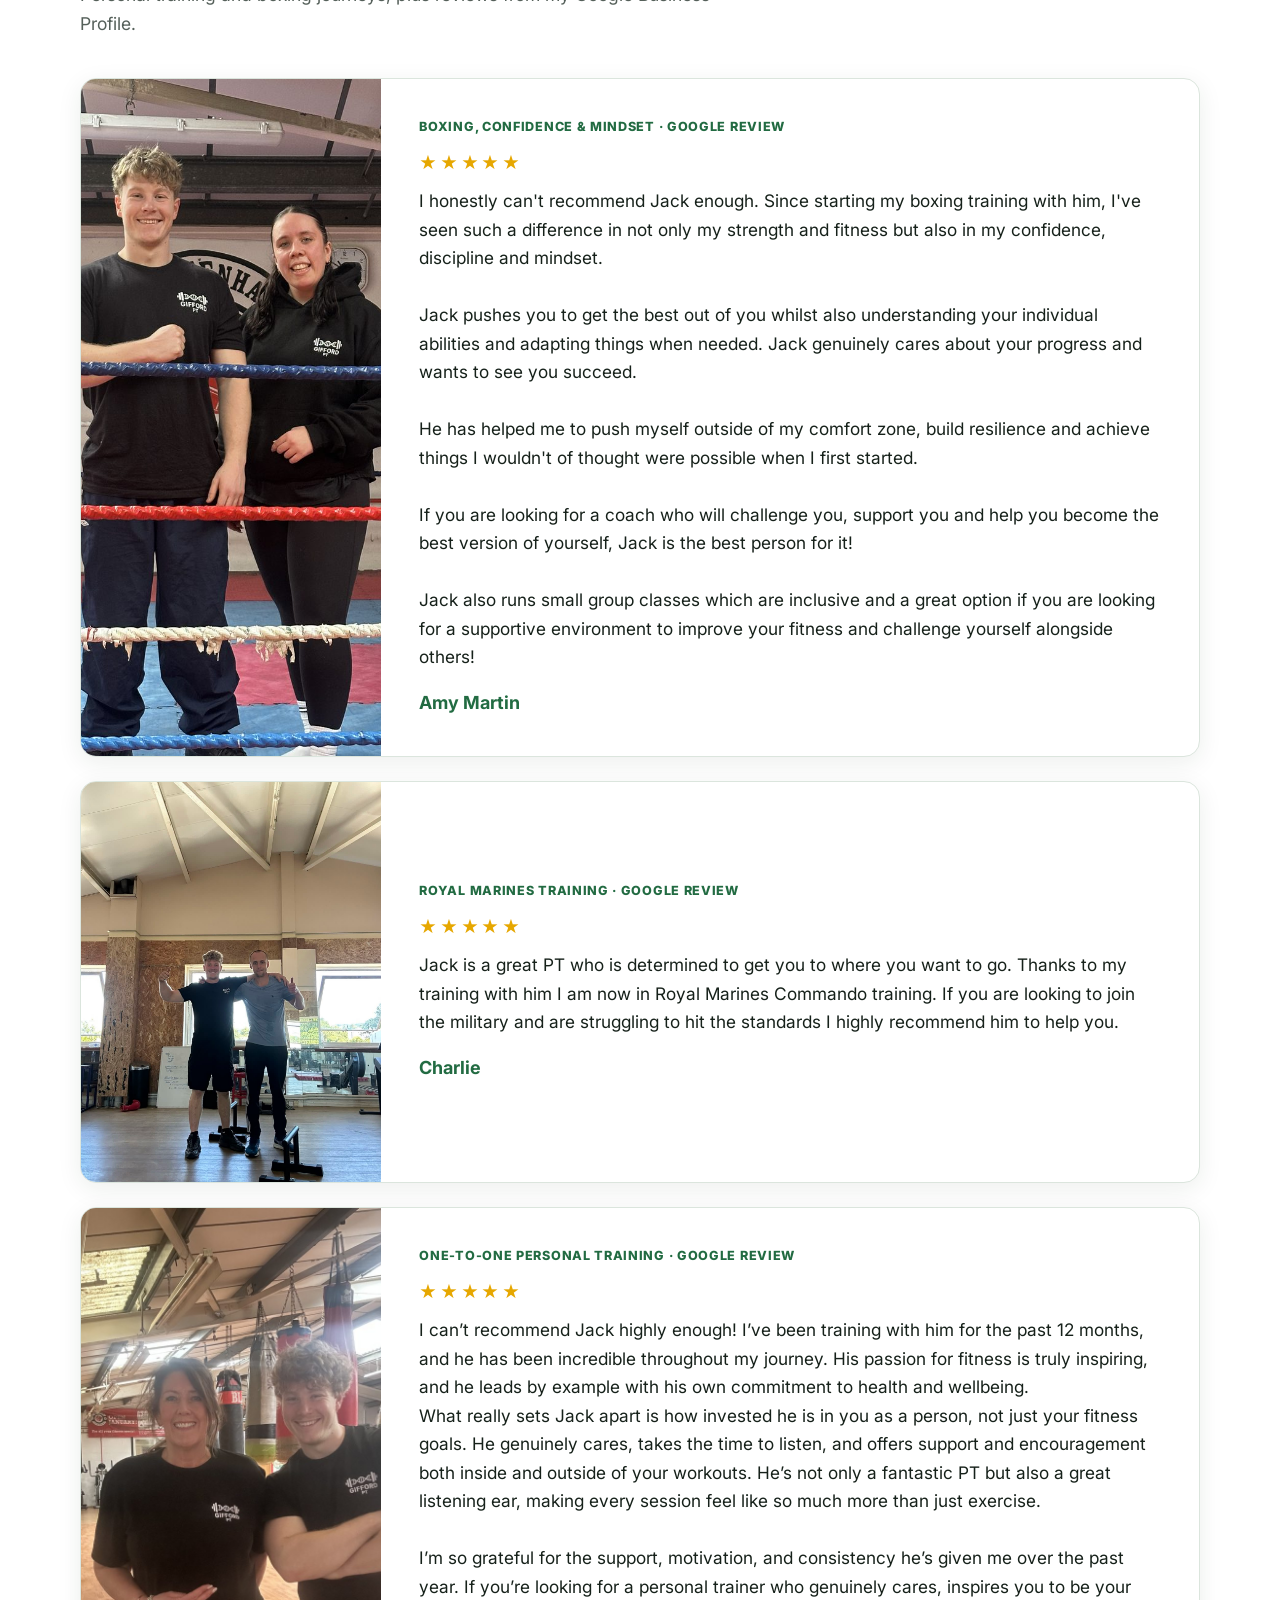
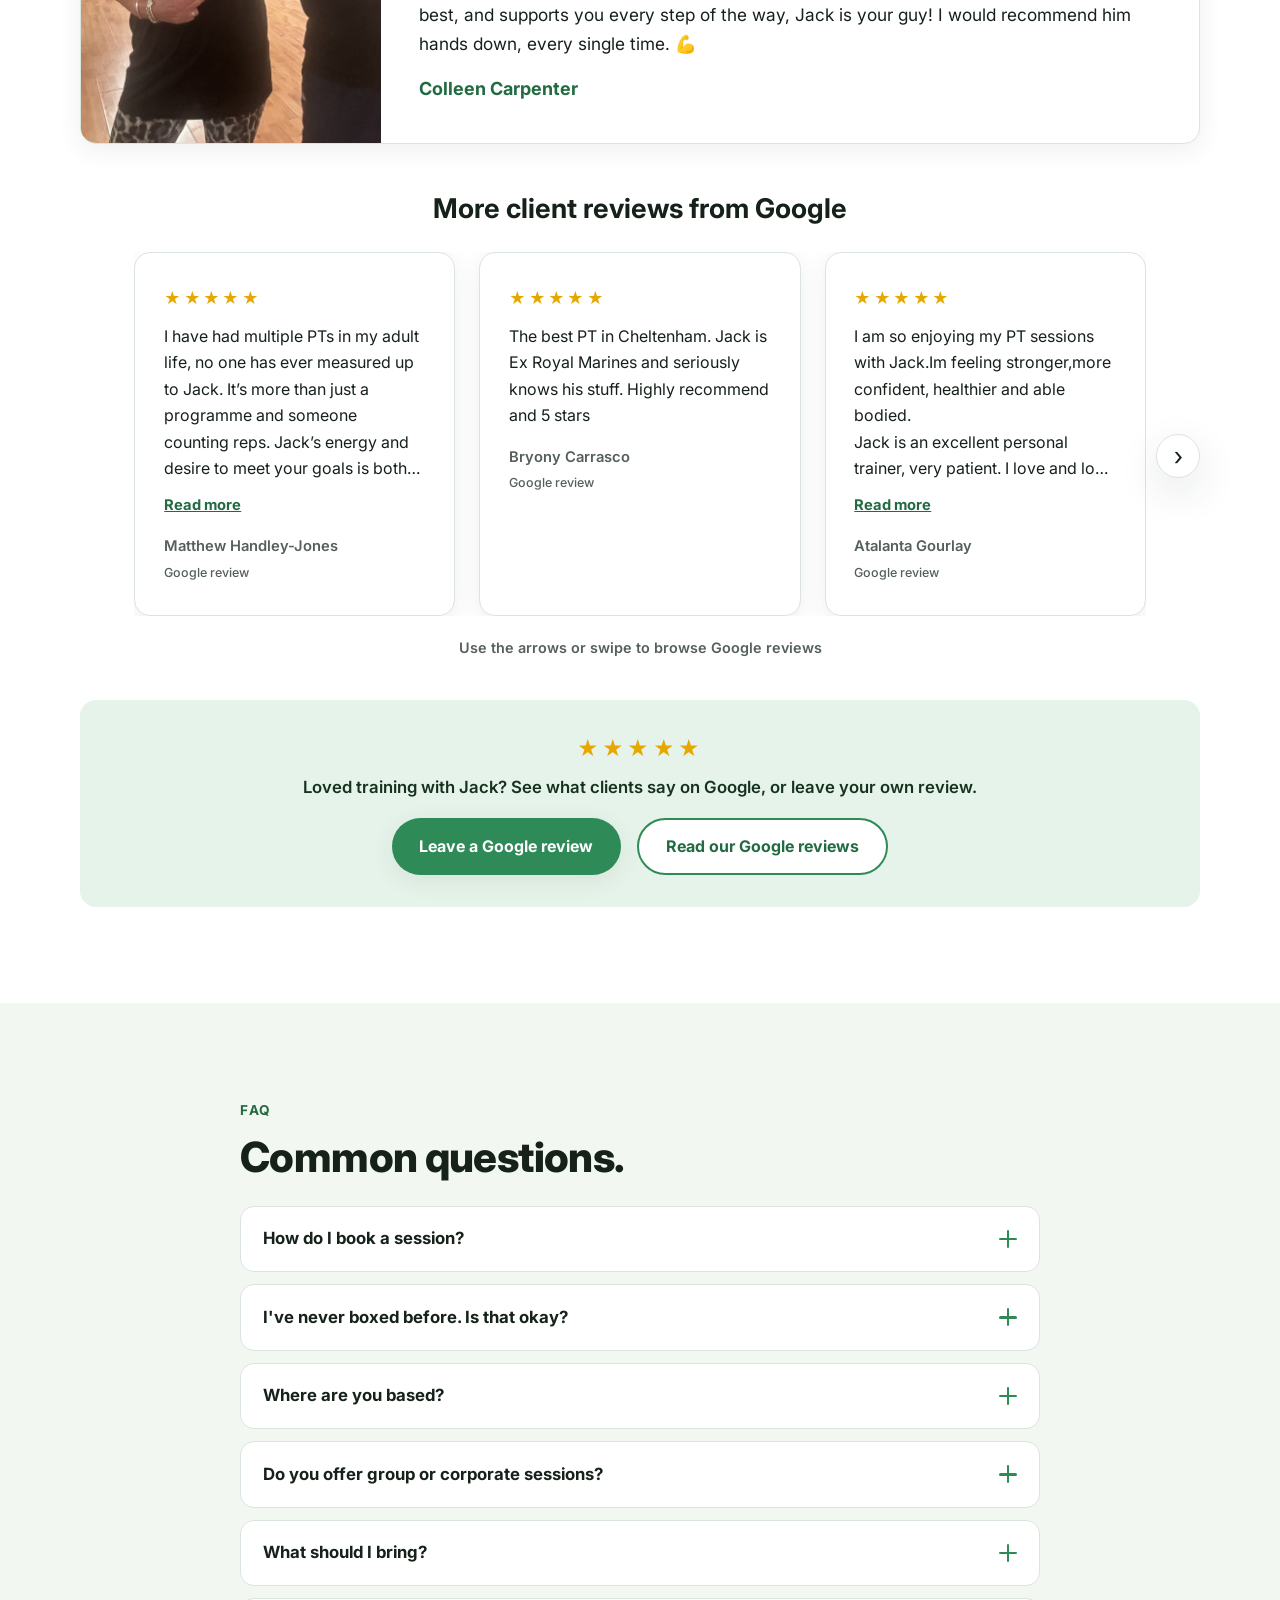
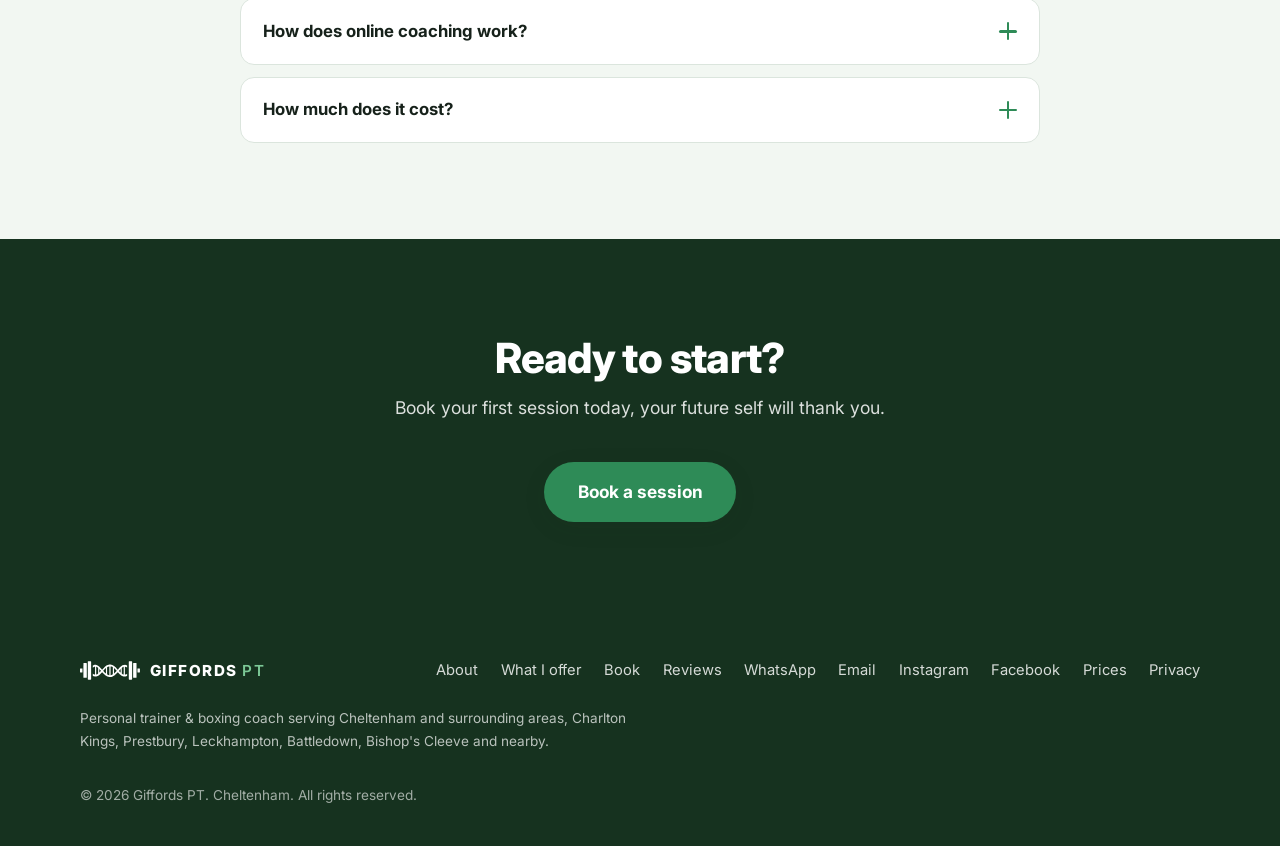
==== commit aabc395a: "Simplify homepage booking callout to Book online" ====
--- a/index.html
+++ b/index.html
@@ -331,11 +331,8 @@
  <p class="eyebrow">BOOK A SESSION</p>
  <h2>Book with <span class="accent">Jack.</span></h2>
  <p class="section-sub center-sub">Book your private 1-to-1 boxing or personal training session through my live booking calendar, or use Gymcatch for group classes. No online payment is needed for 1-to-1 bookings.</p>
- <div style="max-width:750px;margin:26px auto 32px;padding:24px;border:1px solid #e1e1e1;border-radius:18px;background:#fff;text-align:center;box-shadow:0 8px 26px rgba(0,0,0,.045)">
-  <p style="text-transform:uppercase;letter-spacing:.09em;font-size:12px;font-weight:800;color:#7a6200;margin:0 0 10px">New: live 1-to-1 booking</p>
-  <h3 style="margin:0 0 8px;font-size:24px">Book your 1-to-1 session</h3>
-  <p style="margin:0 auto 18px;max-width:550px">Choose a time from the live calendar and book directly. No online payment required. Changes within 48 hours are flagged for review.</p>
-  <a class="btn btn-primary btn-lg" href="/booking.html" style="display:inline-flex;align-items:center;justify-content:center;gap:7px">View live availability &amp; book</a>
+ <div style="display:flex;justify-content:center;margin:26px auto 32px">
+  <a class="btn btn-primary btn-lg" href="/booking.html">Book online</a>
  </div>
 
  <div class="book-grid">
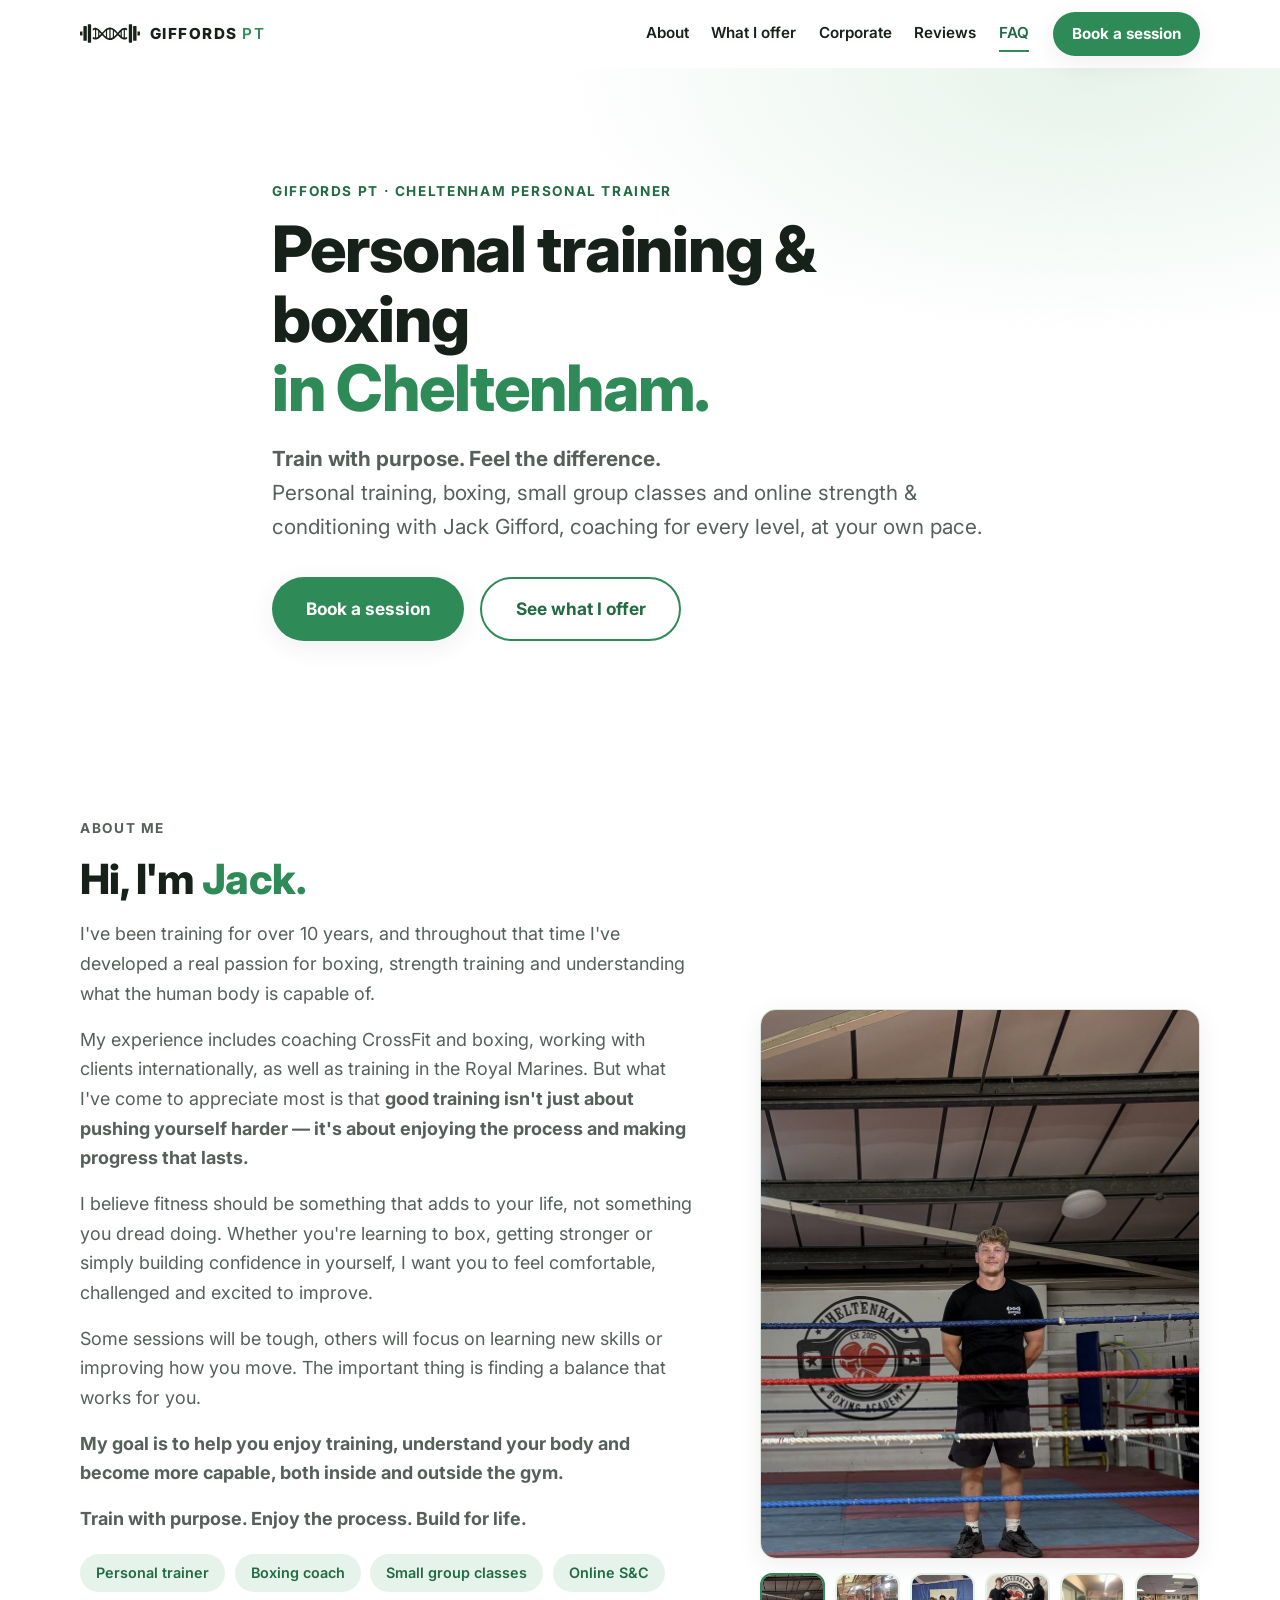
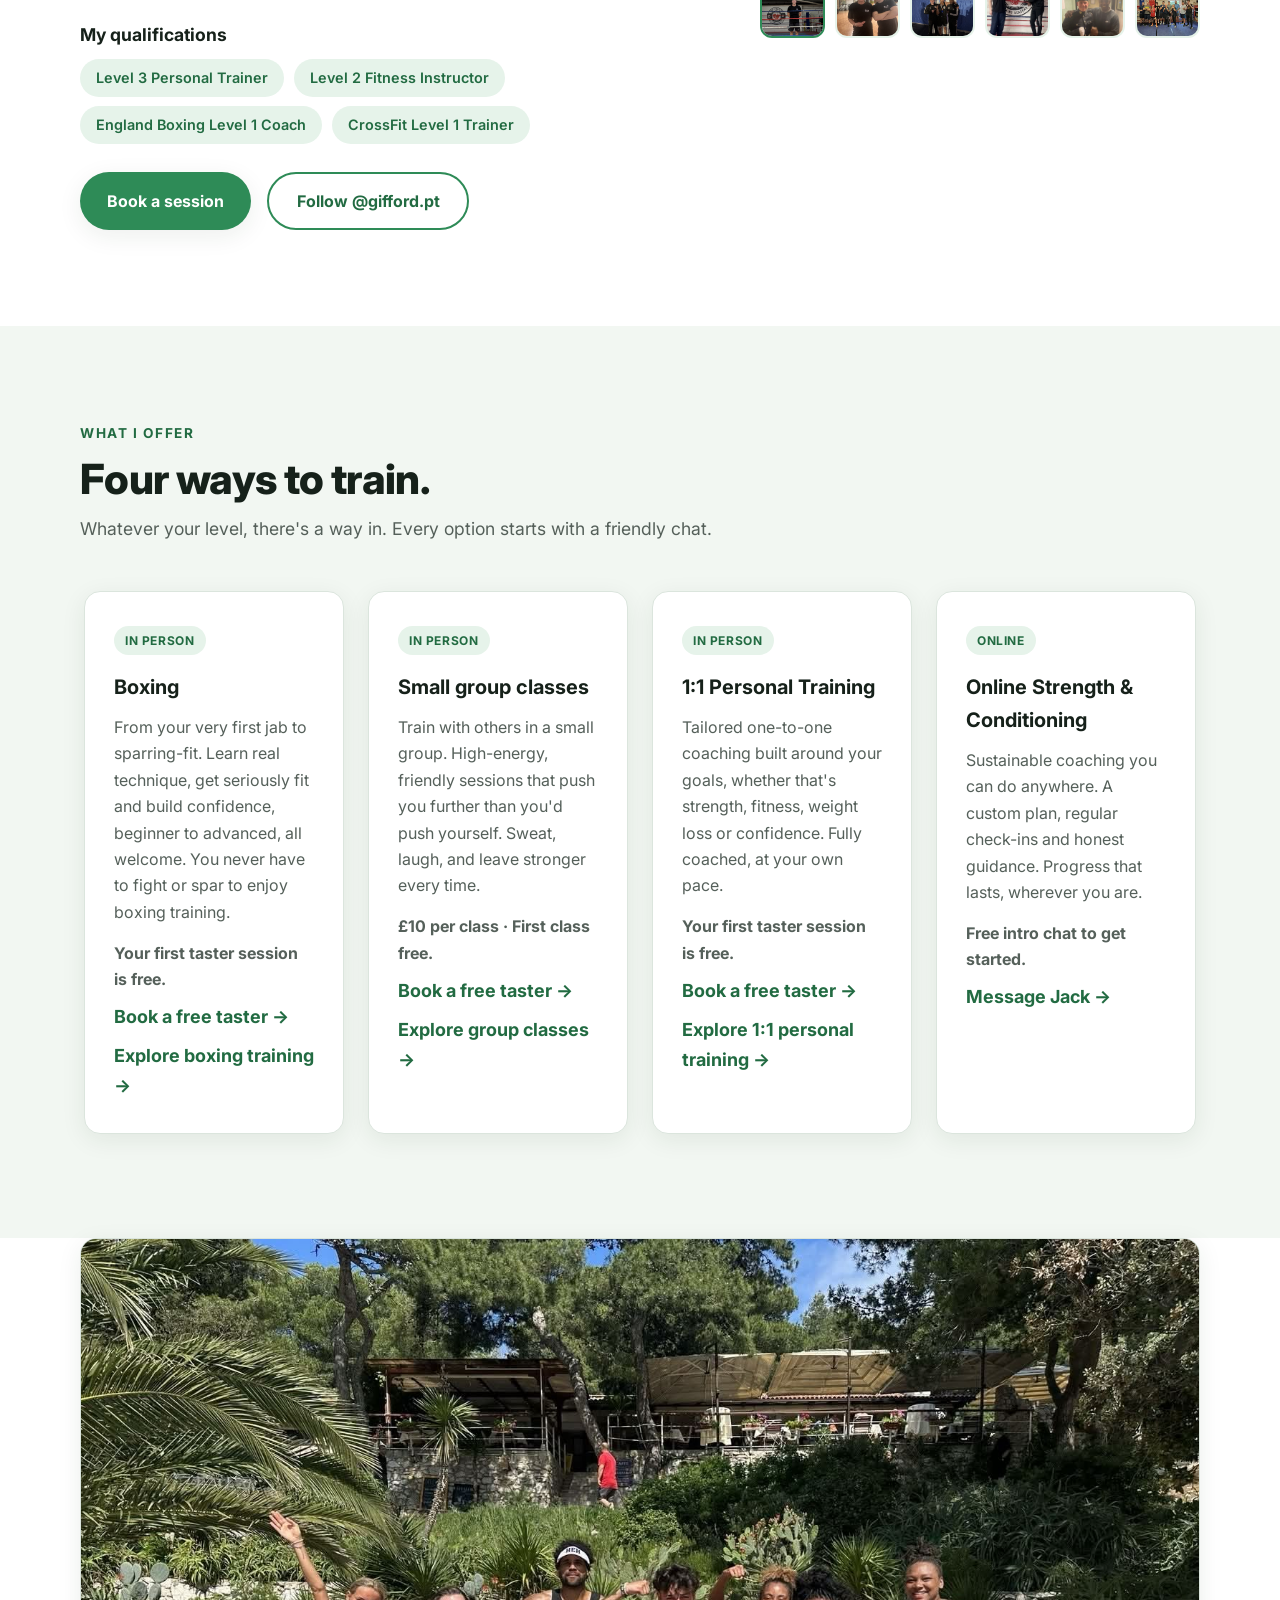
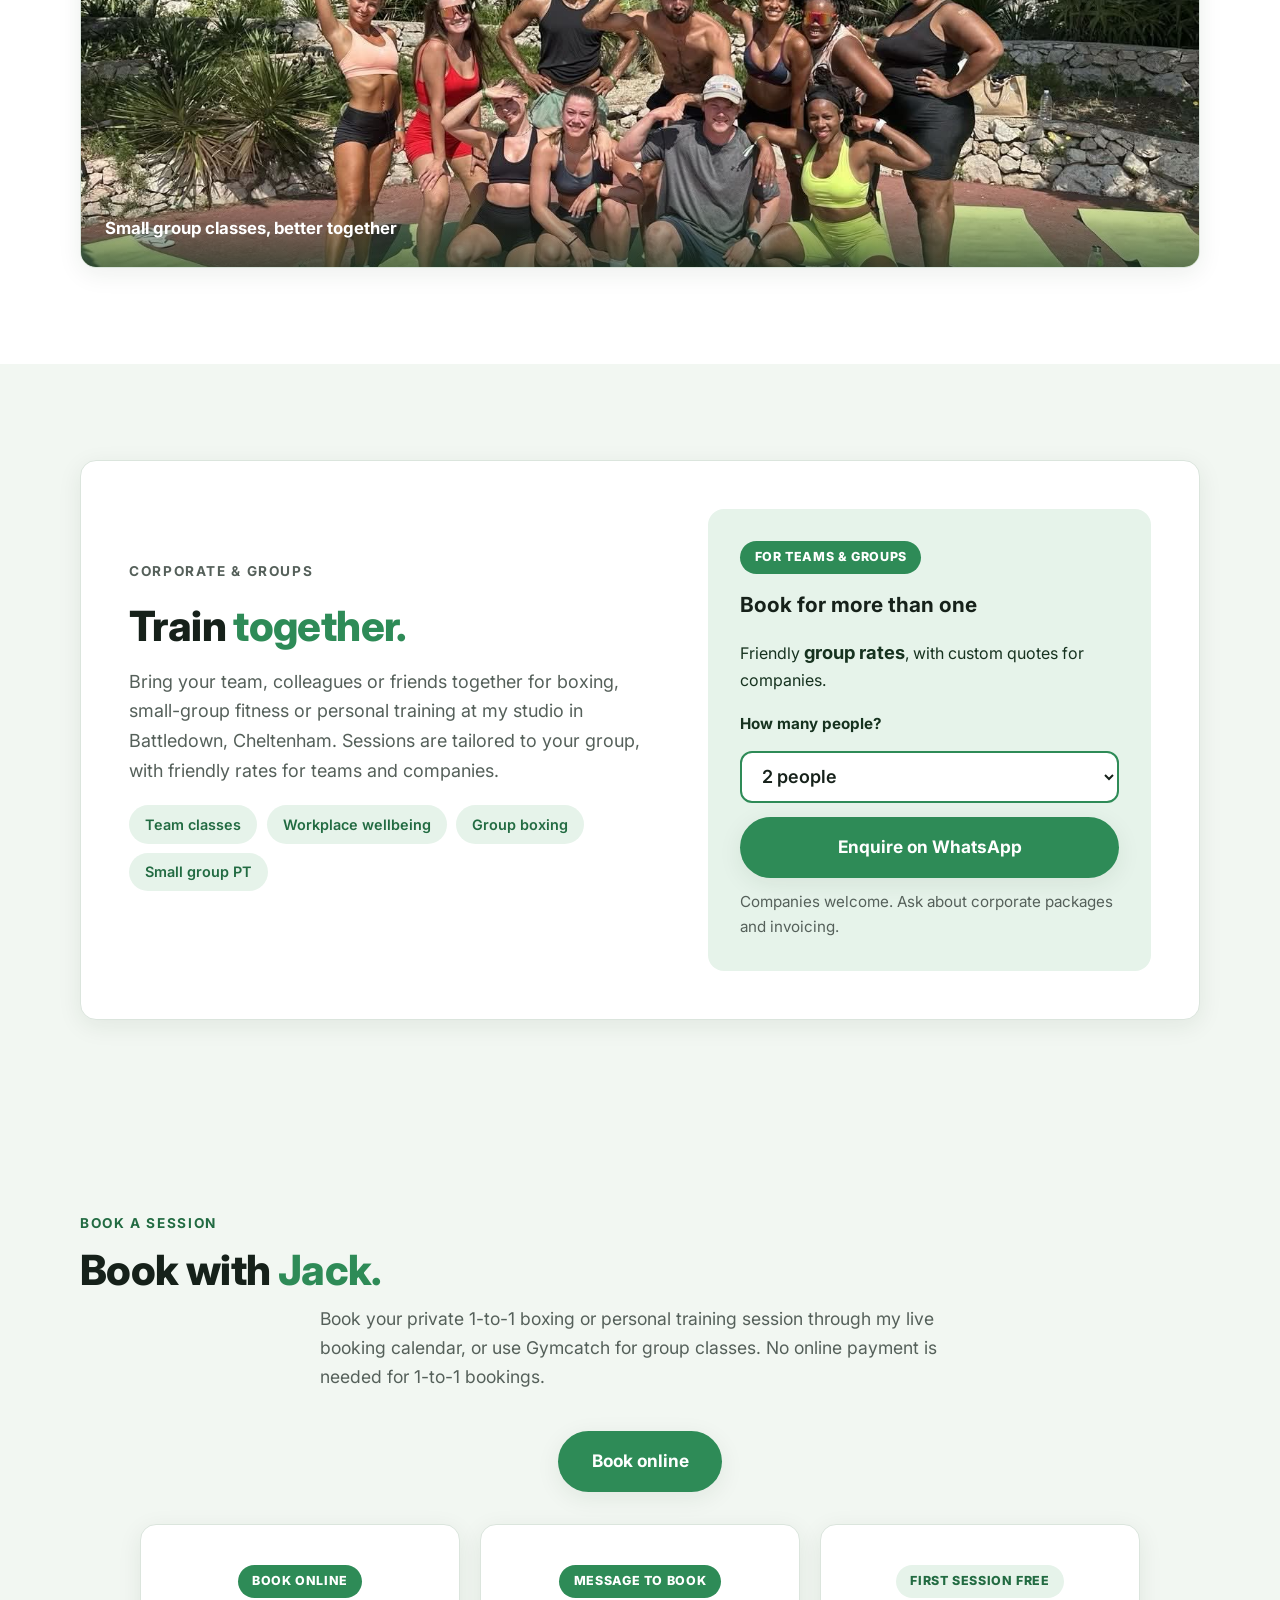
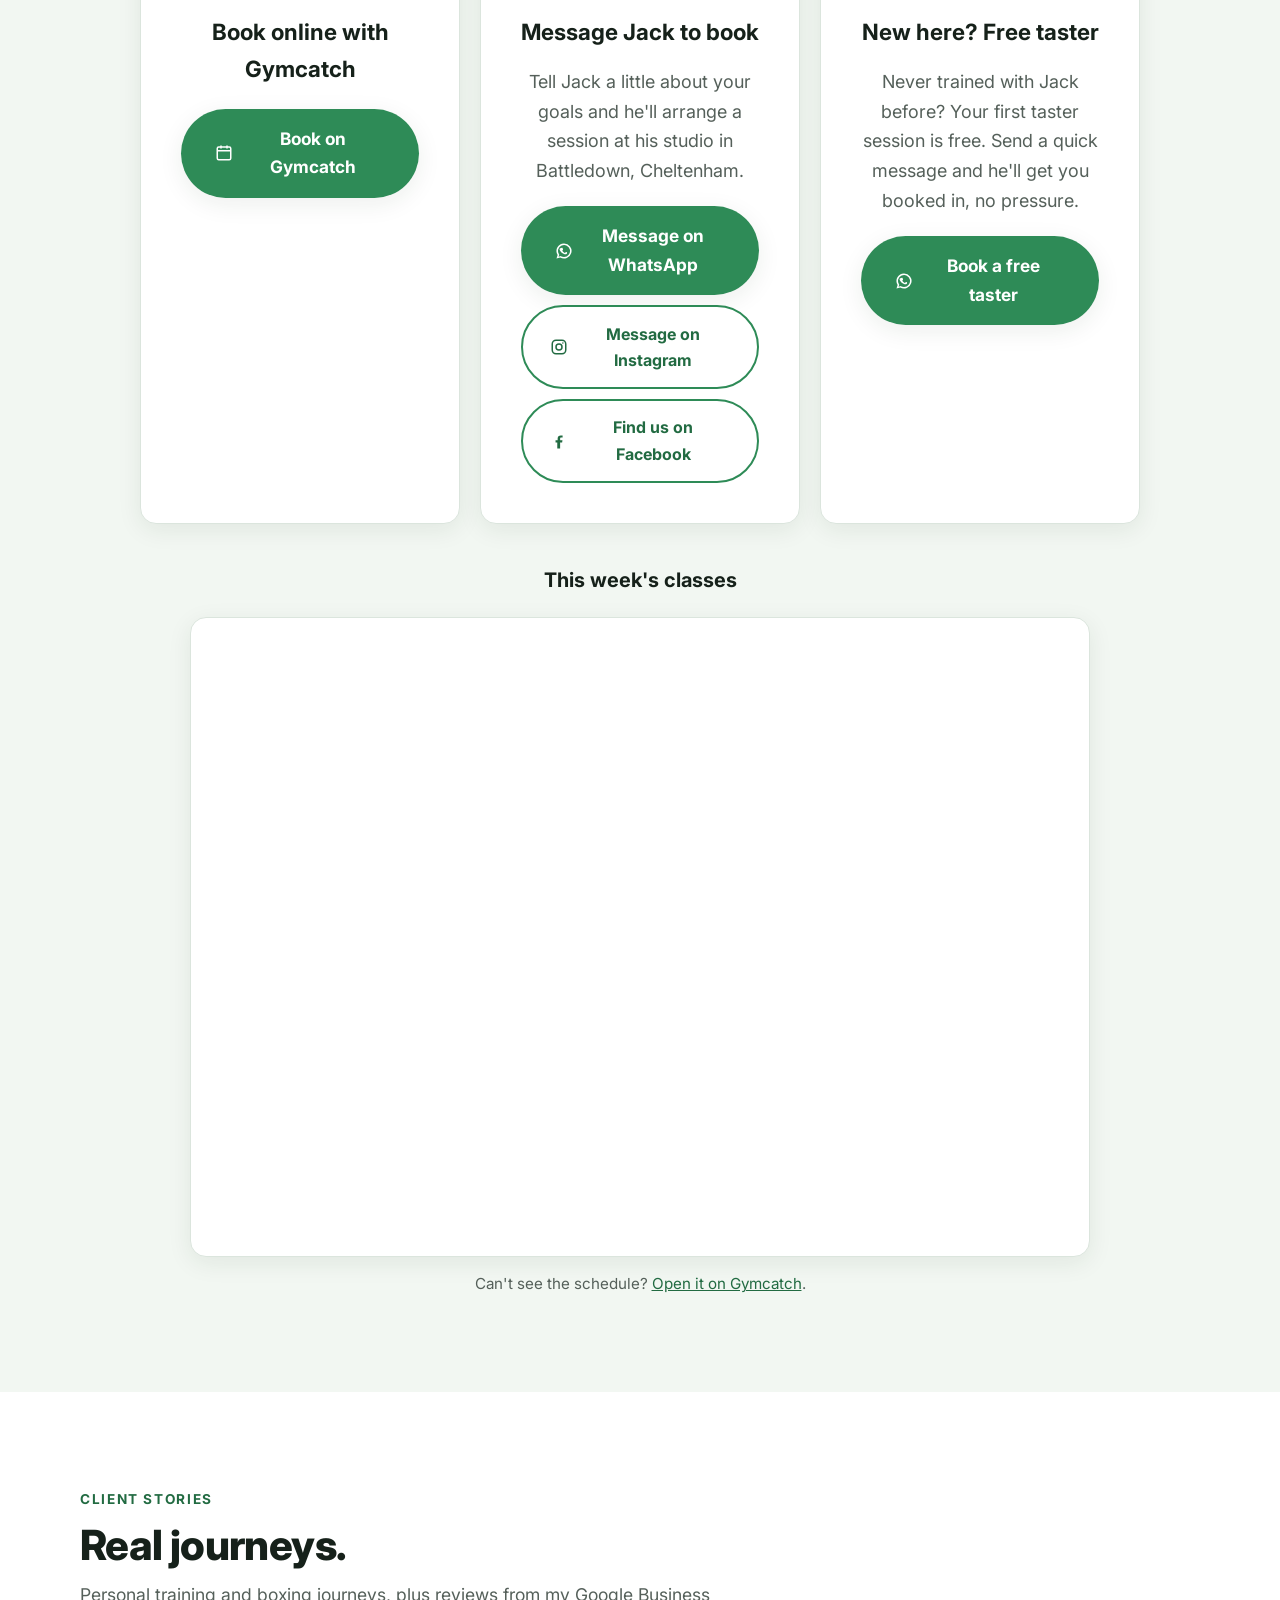
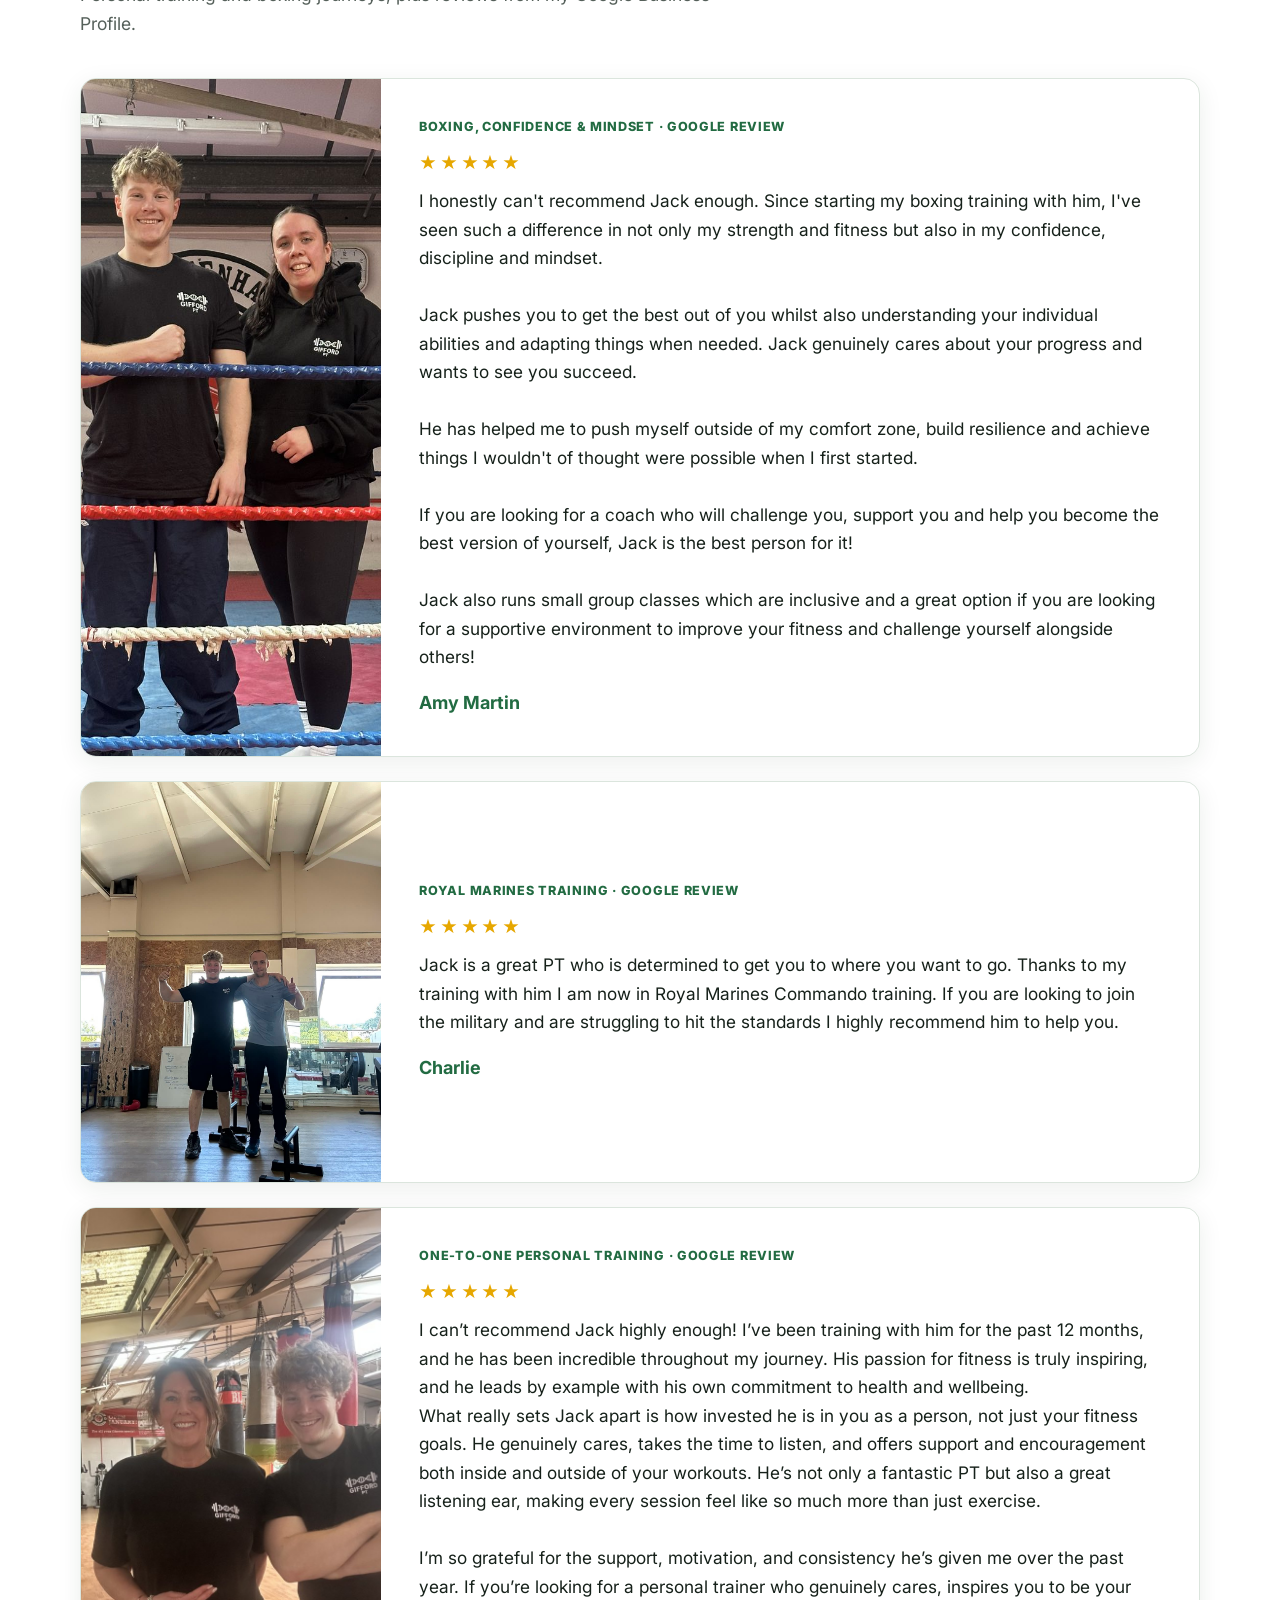
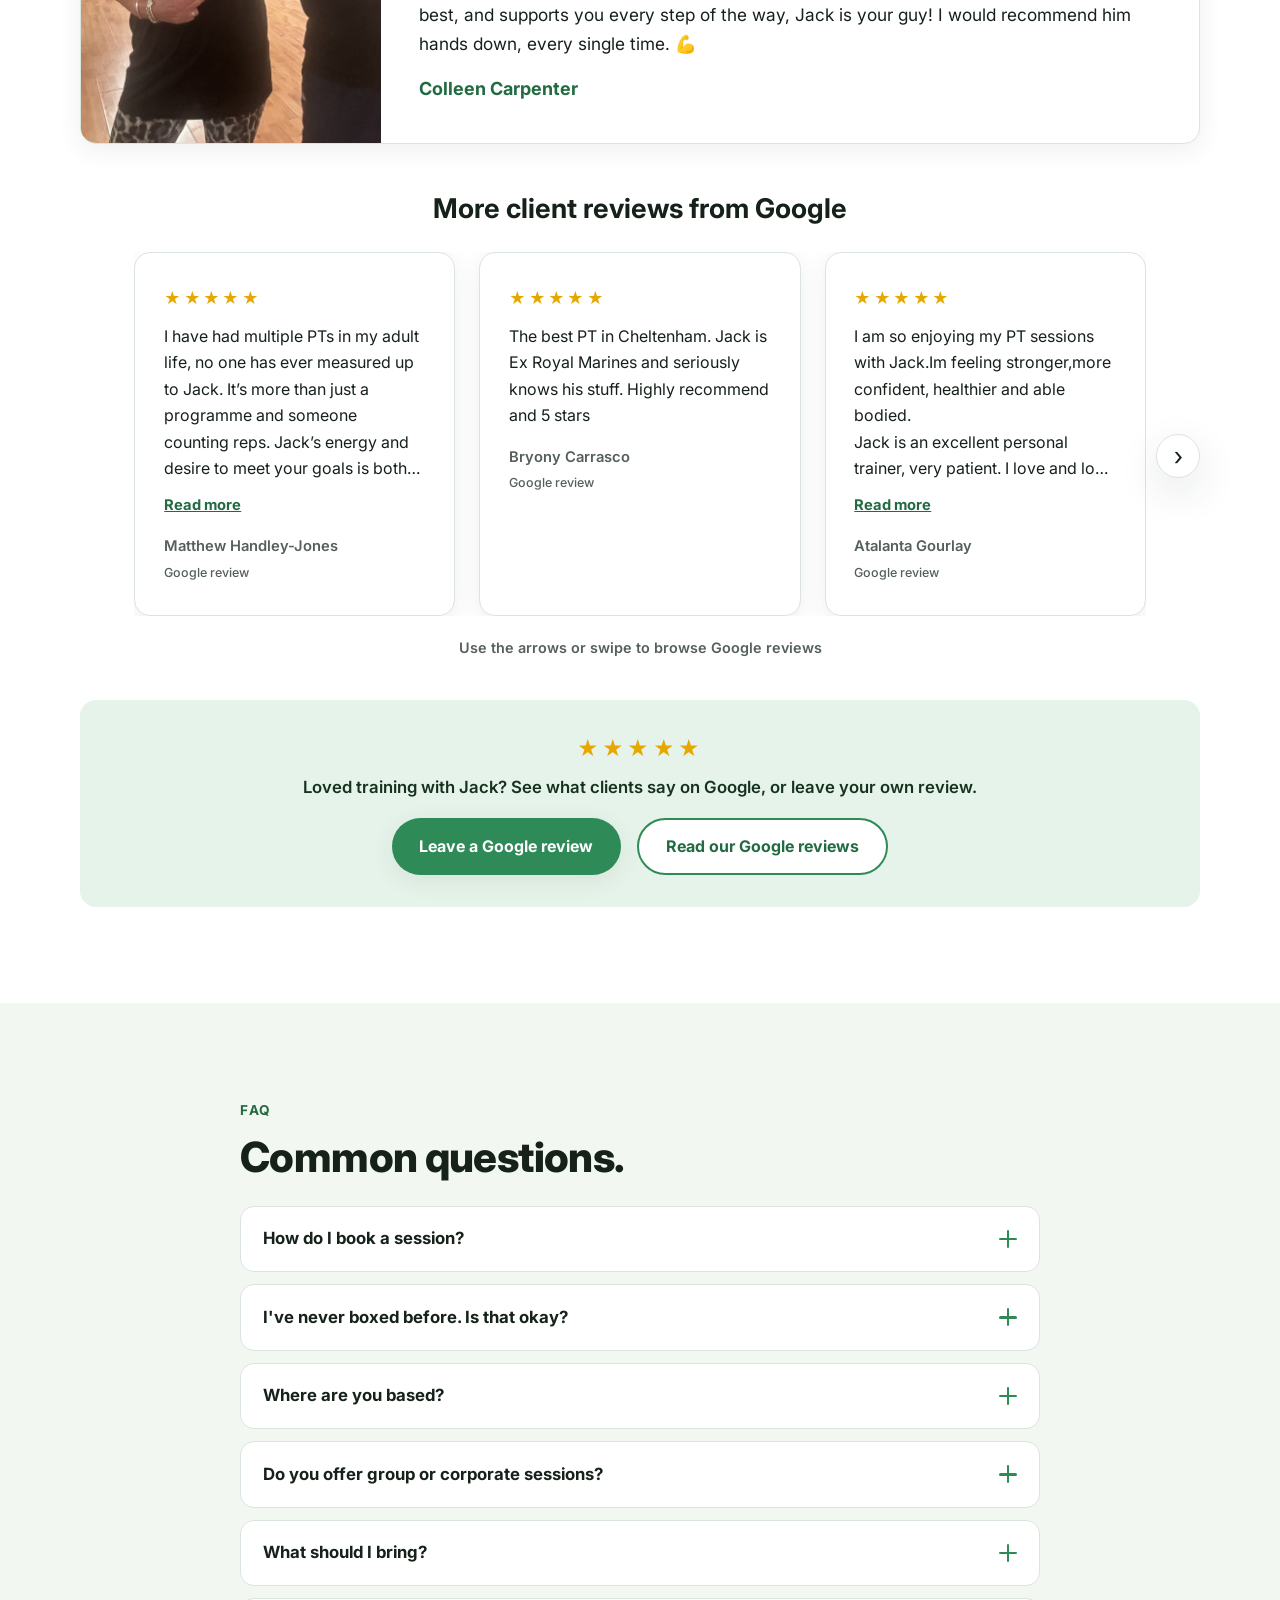
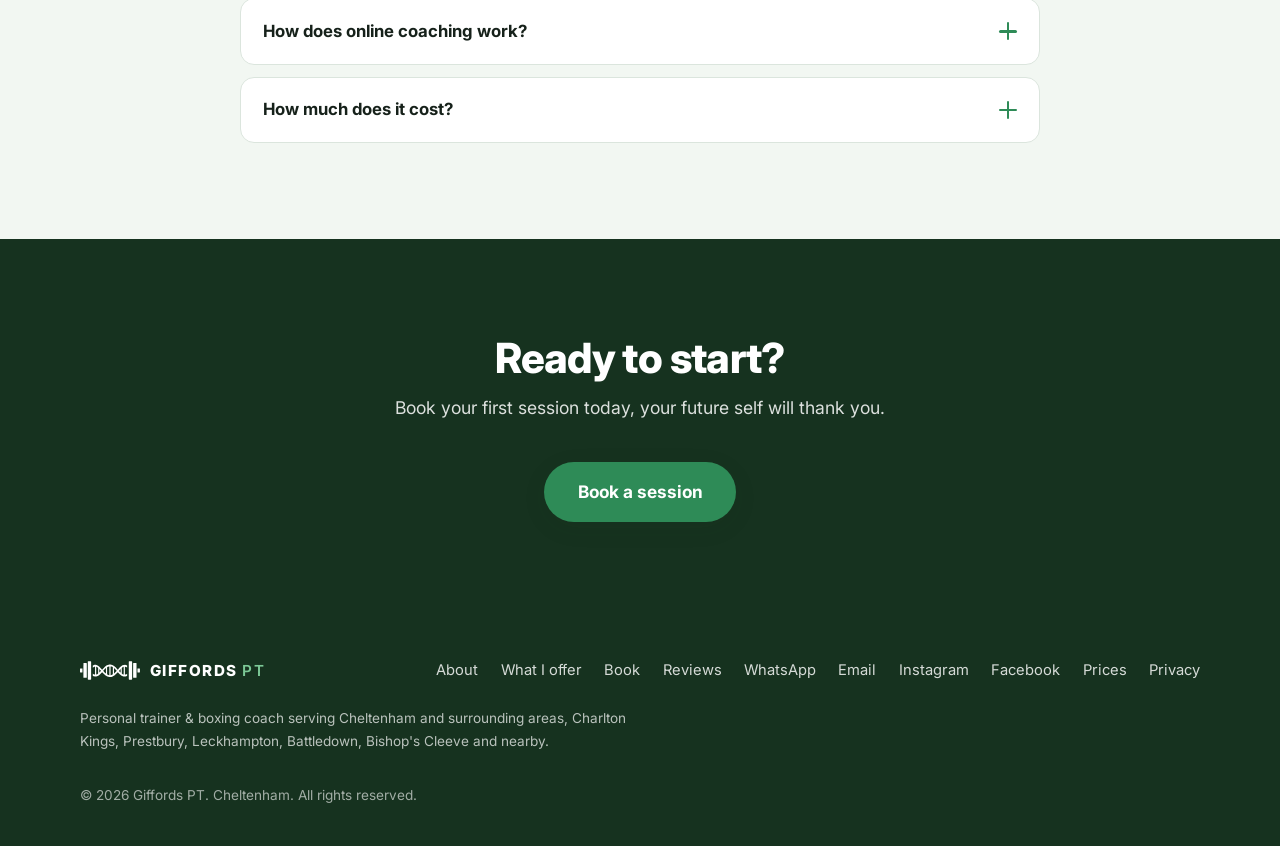
==== commit eb6121af: "Remove Gymcatch booking card subtext" ====
--- a/index.html
+++ b/index.html
@@ -346,7 +346,7 @@
  <div class="book-card book-card-grid">
  <span class="taster-badge">Book online</span>
  <h3>Book online with Gymcatch</h3>
- <p>See what's on and book a class or session in a few taps. Pick a time that suits you and manage your bookings online.</p>
+ 
  <div class="book-actions">
  <a class="btn btn-primary btn-lg" href="https://gymcatch.com/app/provider/11813" target="_blank" rel="noopener"><svg class="ico" viewBox="0 0 24 24" aria-hidden="true" width="18" height="18" fill="none" stroke="currentColor" stroke-width="2"><rect x="3" y="4" width="18" height="17" rx="2"/><path d="M3 9h18M8 2v4M16 2v4"/></svg>Book on Gymcatch</a>
  </div>
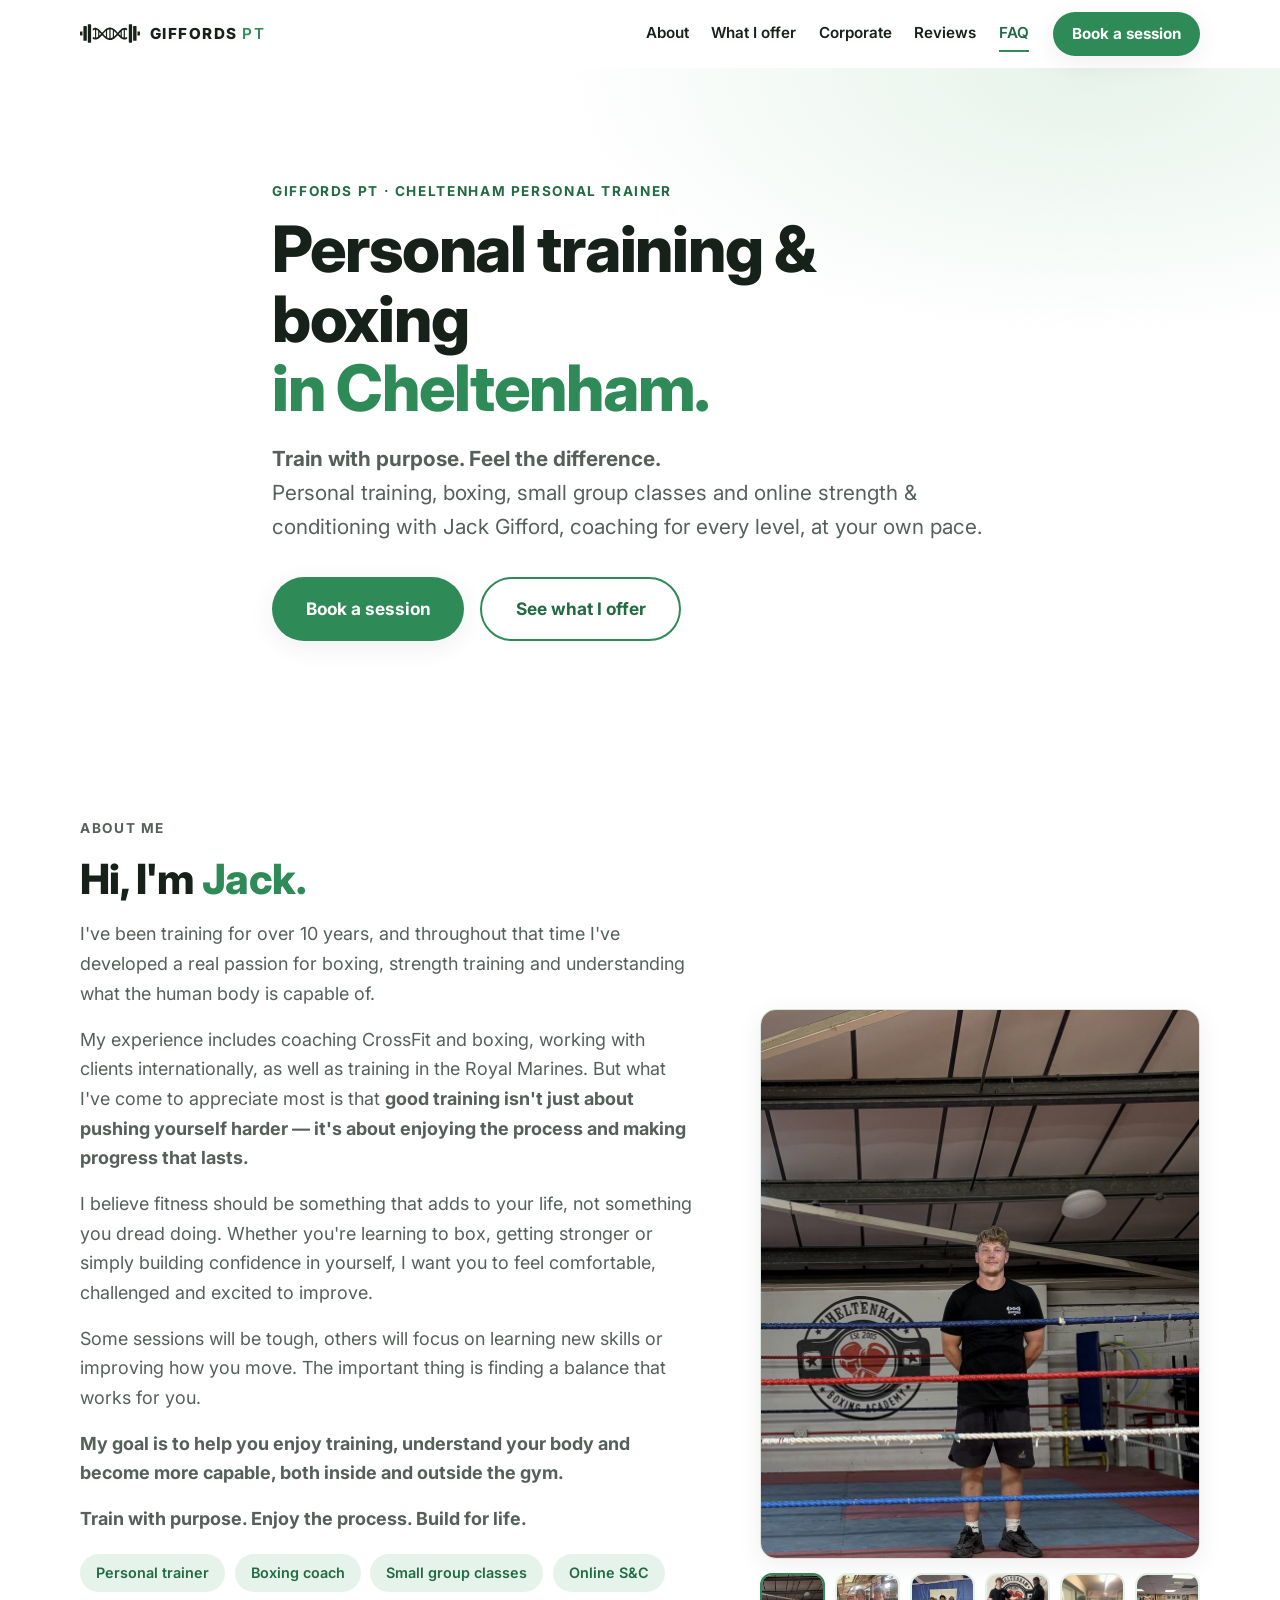
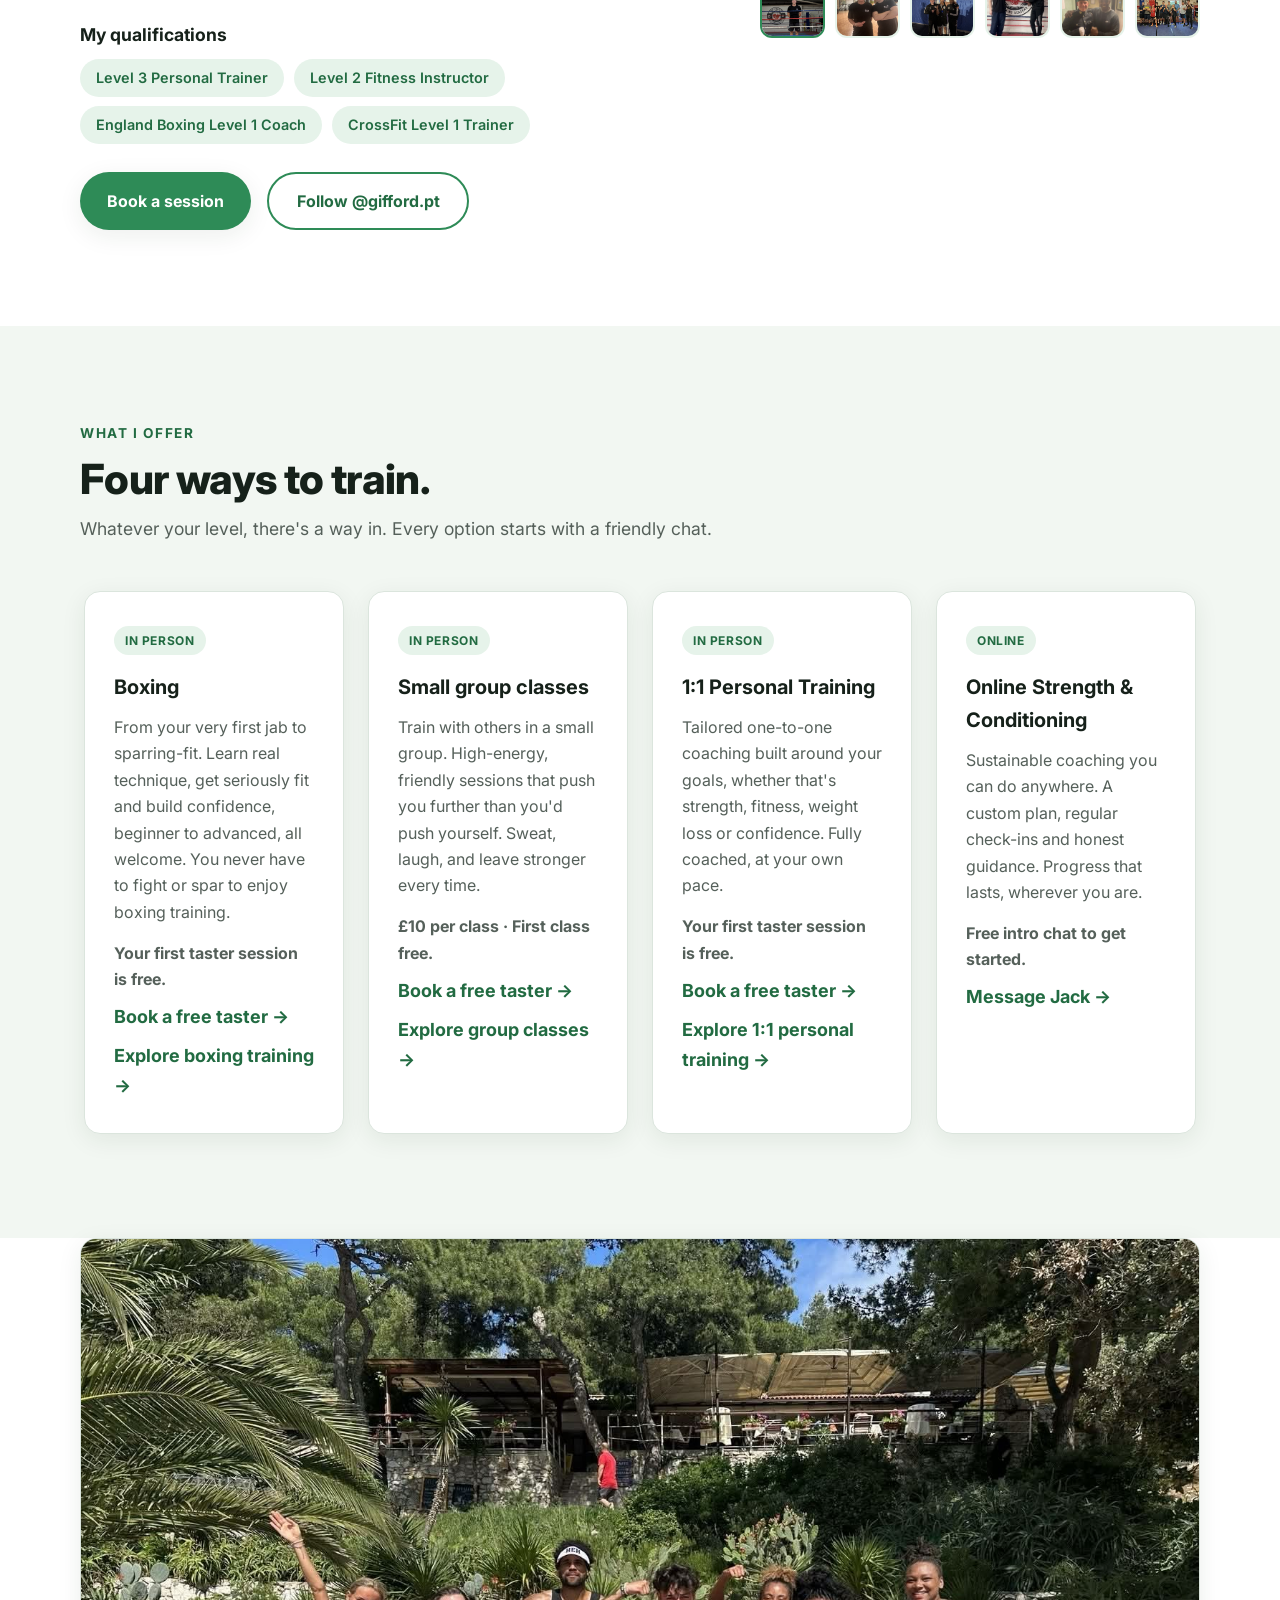
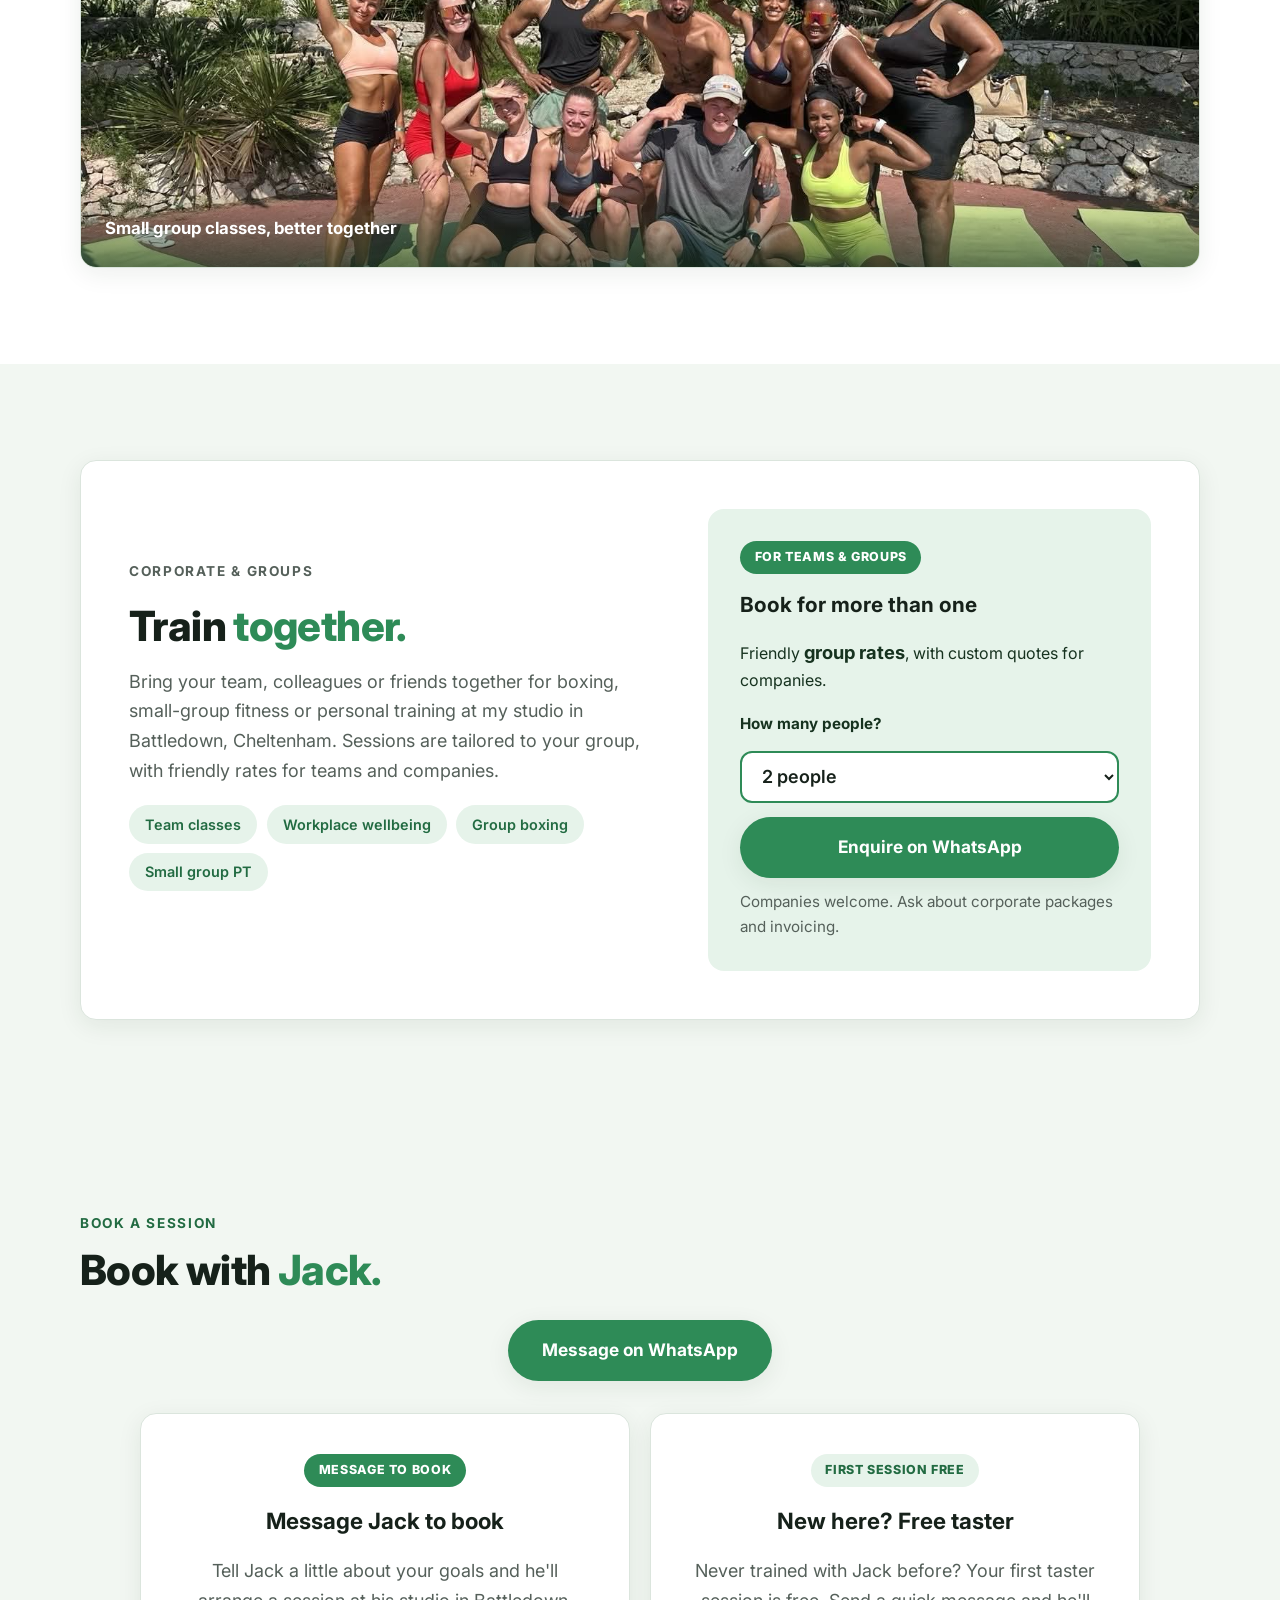
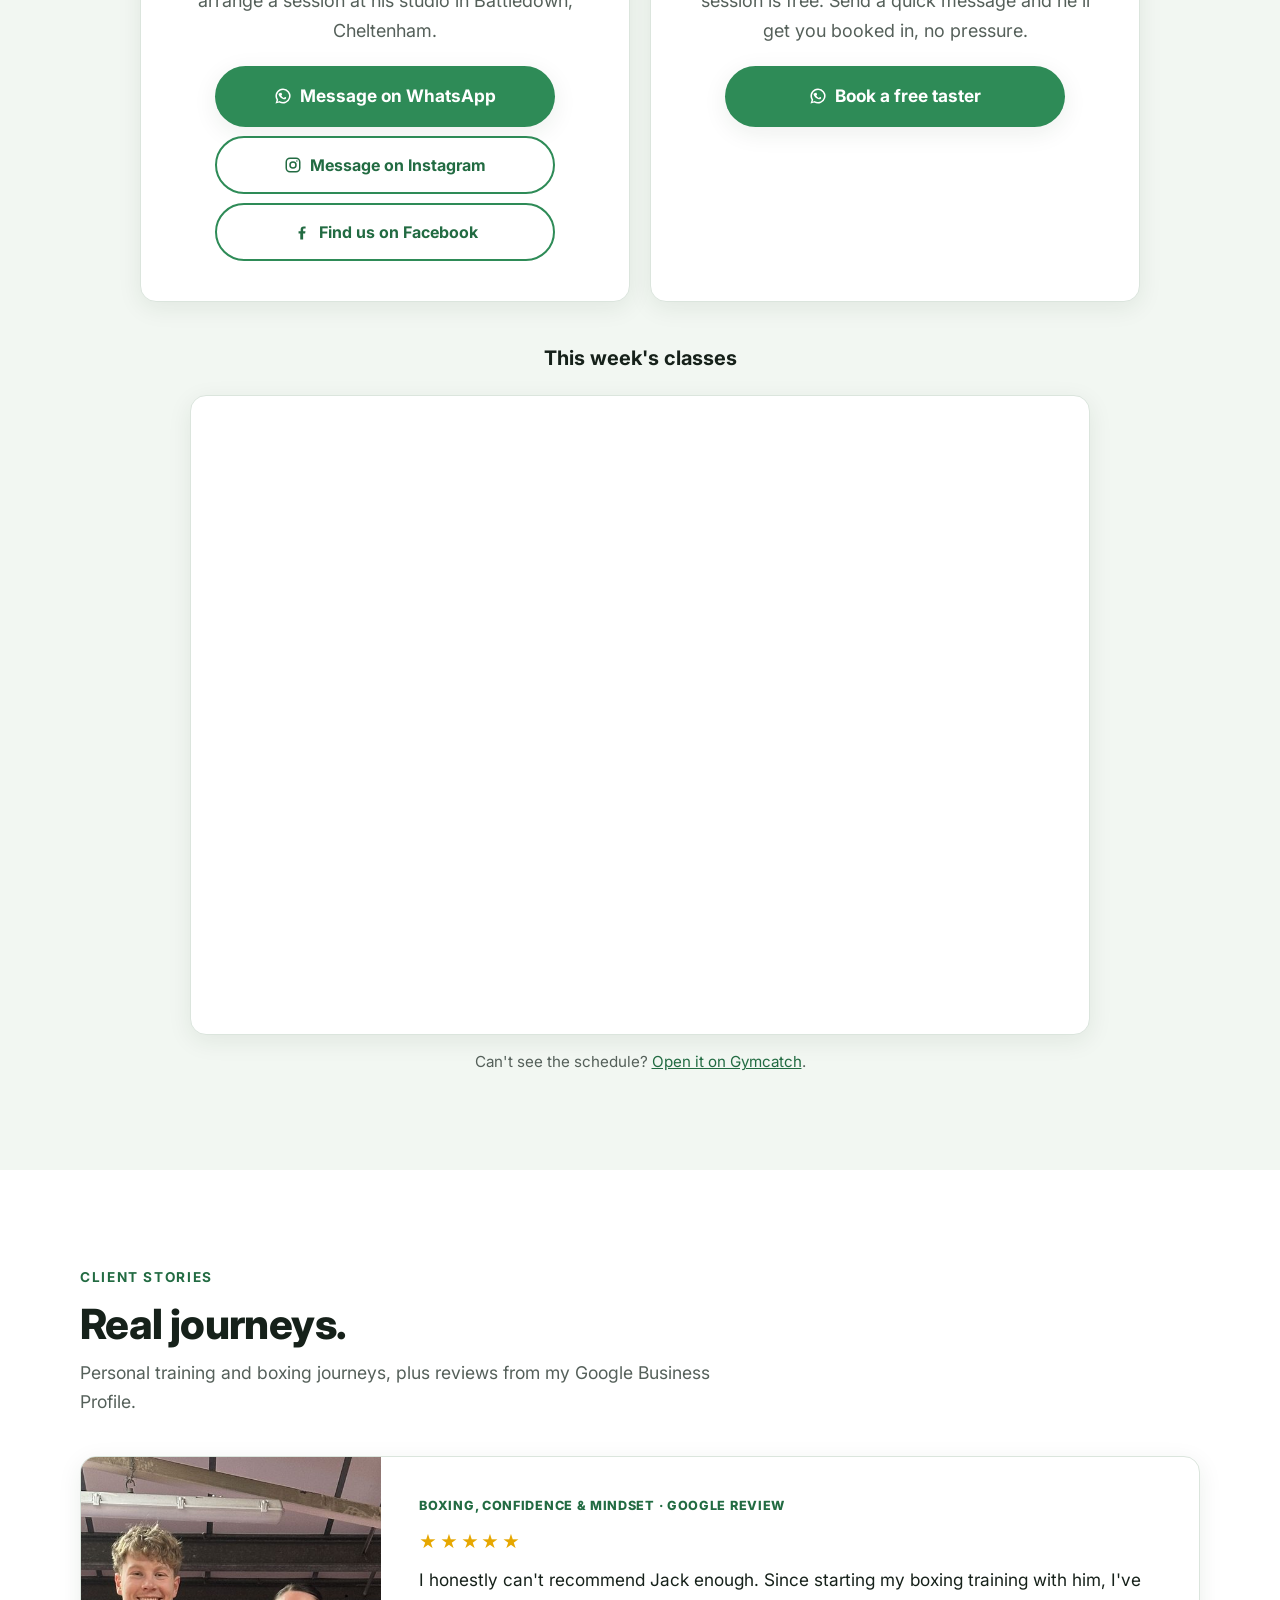
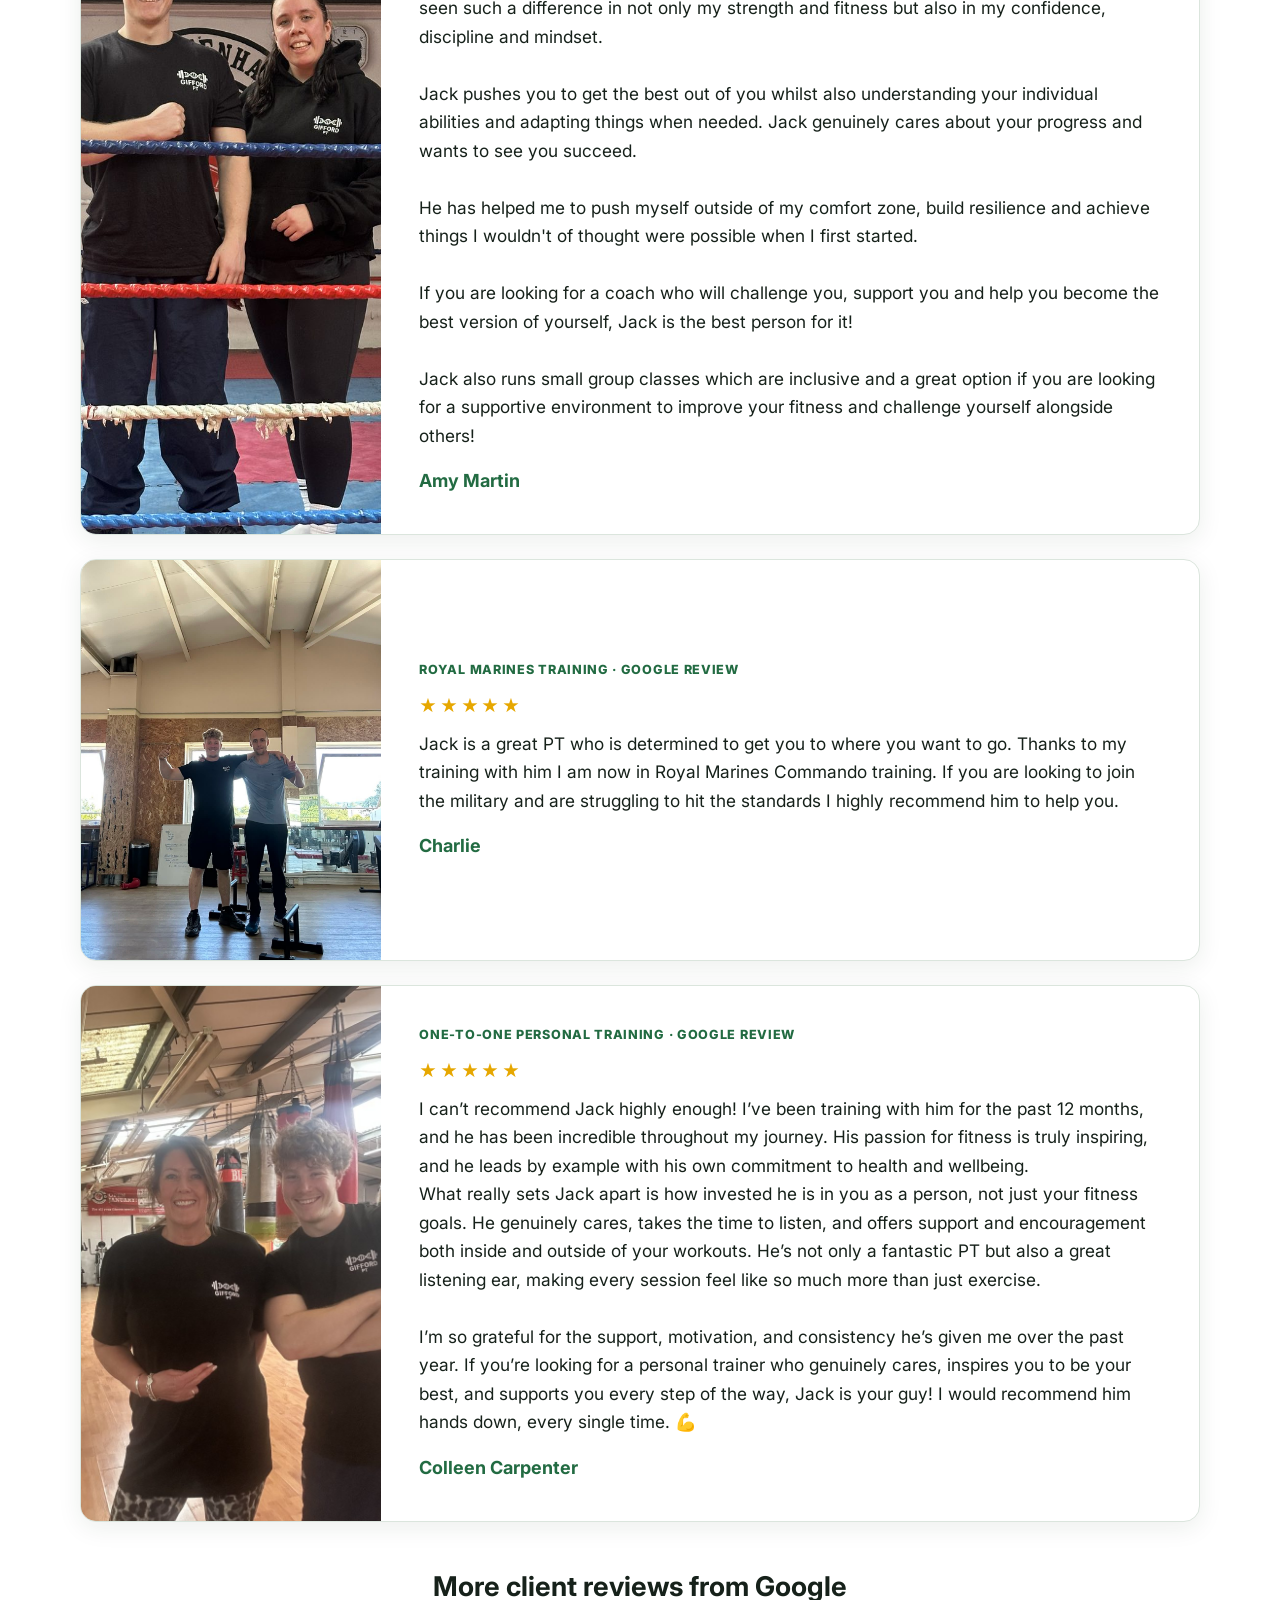
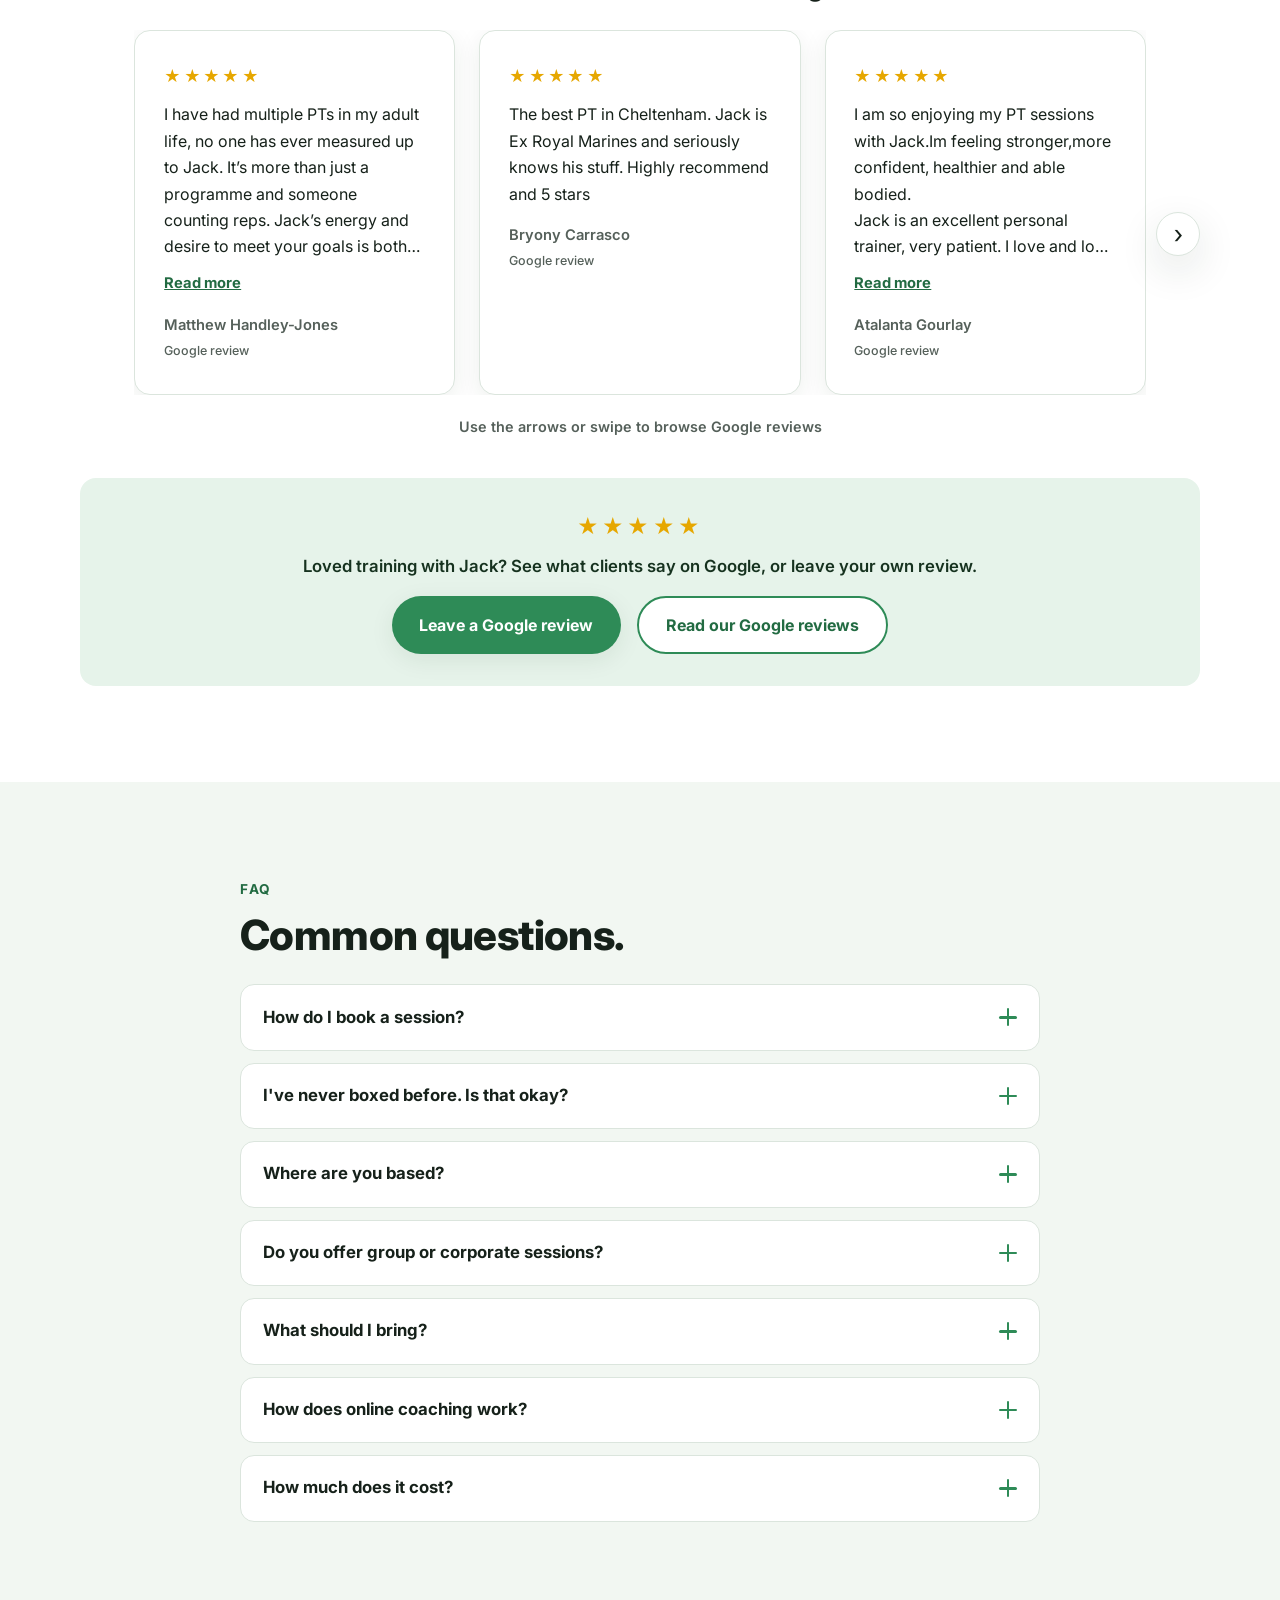
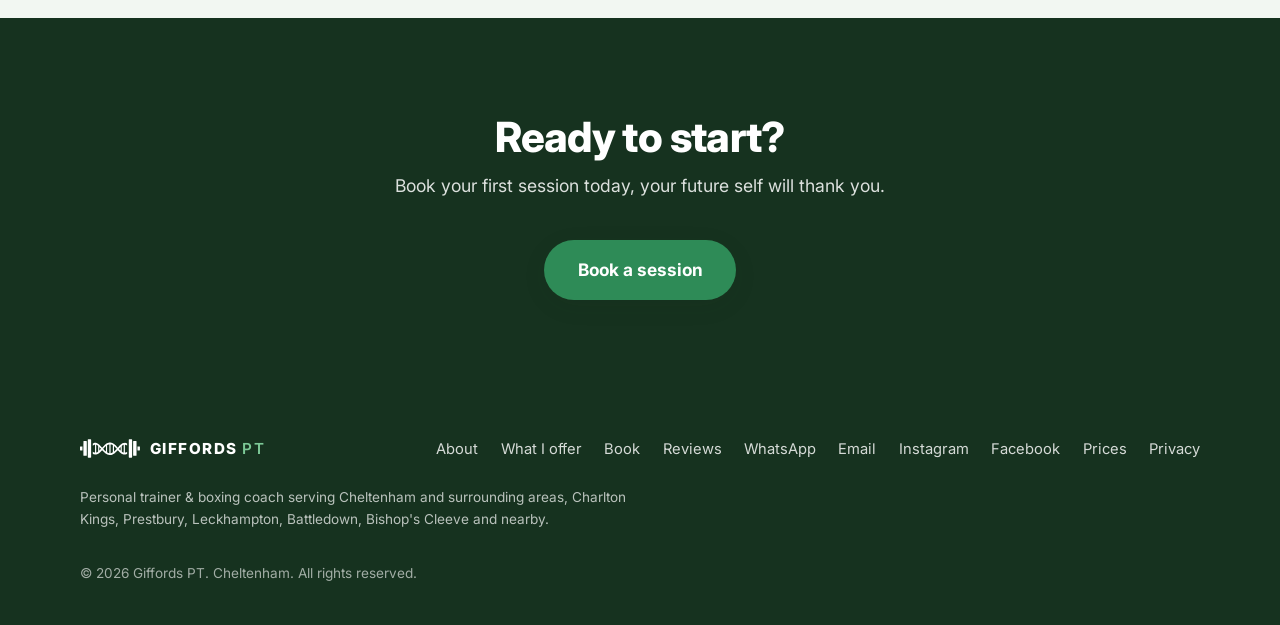
==== commit 5ad62dc5: "Replace homepage online booking with WhatsApp enquiry link" ====
--- a/index.html
+++ b/index.html
@@ -330,27 +330,11 @@
  <div class="container">
  <p class="eyebrow">BOOK A SESSION</p>
  <h2>Book with <span class="accent">Jack.</span></h2>
- <p class="section-sub center-sub">Book your private 1-to-1 boxing or personal training session through my live booking calendar, or use Gymcatch for group classes. No online payment is needed for 1-to-1 bookings.</p>
  <div style="display:flex;justify-content:center;margin:26px auto 32px">
-  <a class="btn btn-primary btn-lg" href="/booking.html">Book online</a>
+  <a class="btn btn-primary btn-lg" href="https://wa.me/447507824925?text=Hi%20Jack%2C%20I%27d%20like%20to%20book%20a%20session." target="_blank" rel="noopener noreferrer">Message on WhatsApp</a>
  </div>
 
  <div class="book-grid">
-
- <!-- ============================================================
-      BOOK ONLINE via Gymcatch.
-      📅 SETUP: paste your Gymcatch booking page link into the href
-      below, in place of YOUR-GYMCATCH-LINK (from Gymcatch: Business
-      > Share > your public booking page / "Book now" link).
-      ============================================================ -->
- <div class="book-card book-card-grid">
- <span class="taster-badge">Book online</span>
- <h3>Book online with Gymcatch</h3>
- 
- <div class="book-actions">
- <a class="btn btn-primary btn-lg" href="https://gymcatch.com/app/provider/11813" target="_blank" rel="noopener"><svg class="ico" viewBox="0 0 24 24" aria-hidden="true" width="18" height="18" fill="none" stroke="currentColor" stroke-width="2"><rect x="3" y="4" width="18" height="17" rx="2"/><path d="M3 9h18M8 2v4M16 2v4"/></svg>Book on Gymcatch</a>
- </div>
- </div>
 
  <!-- BOOK A SESSION, by social / WhatsApp message -->
  <div class="book-card book-card-grid">
